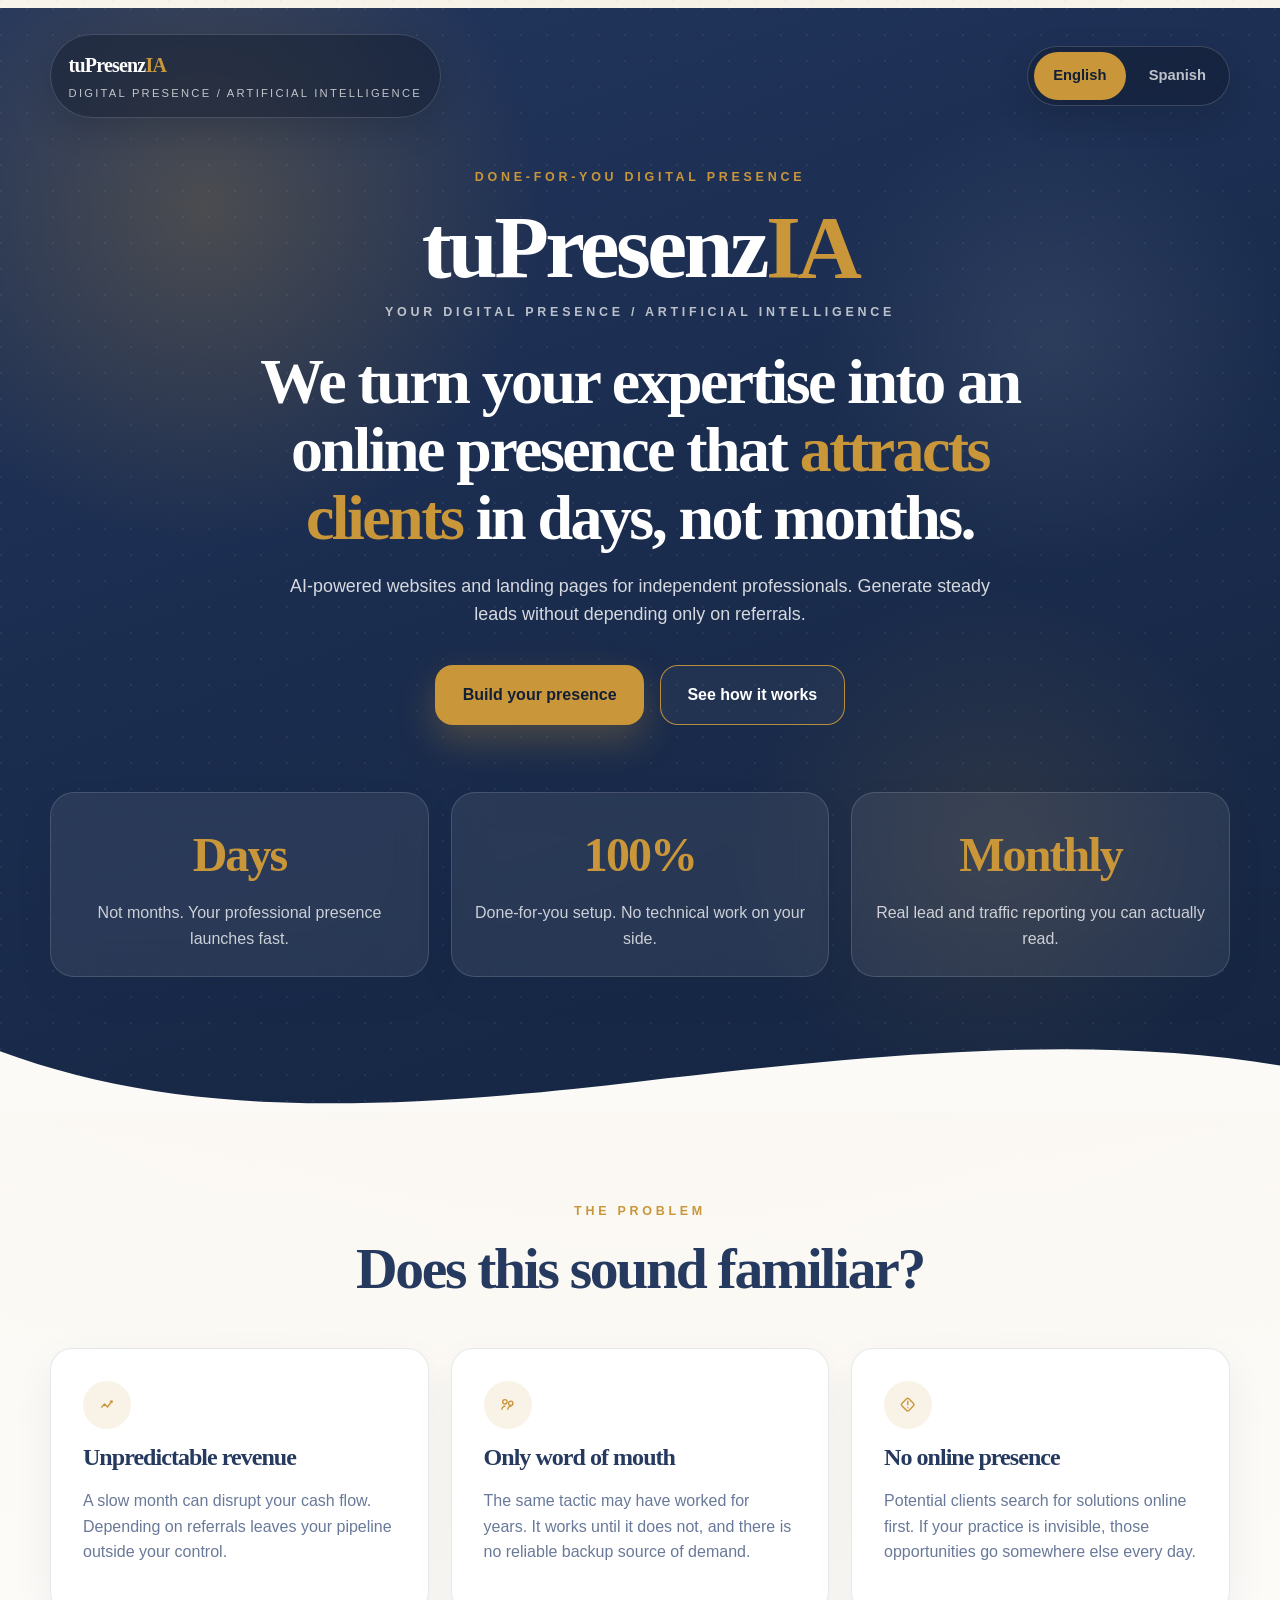
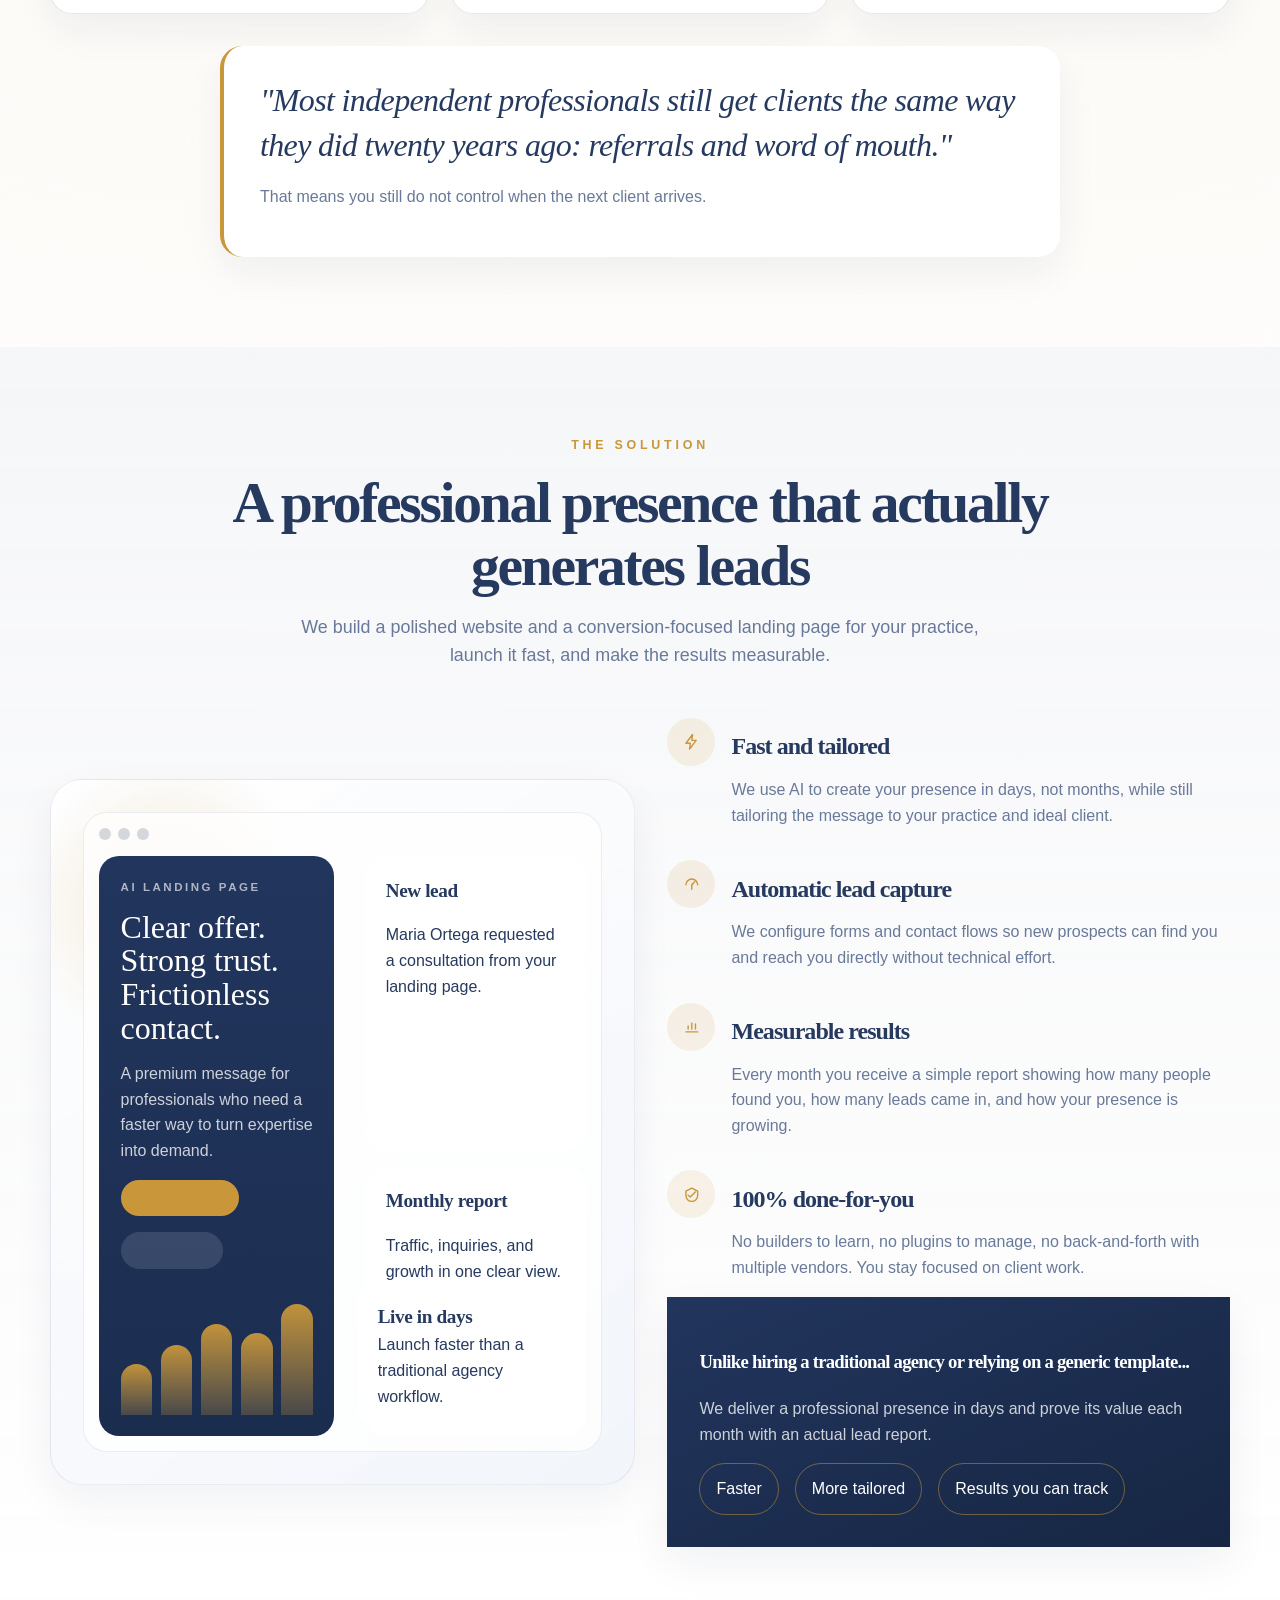
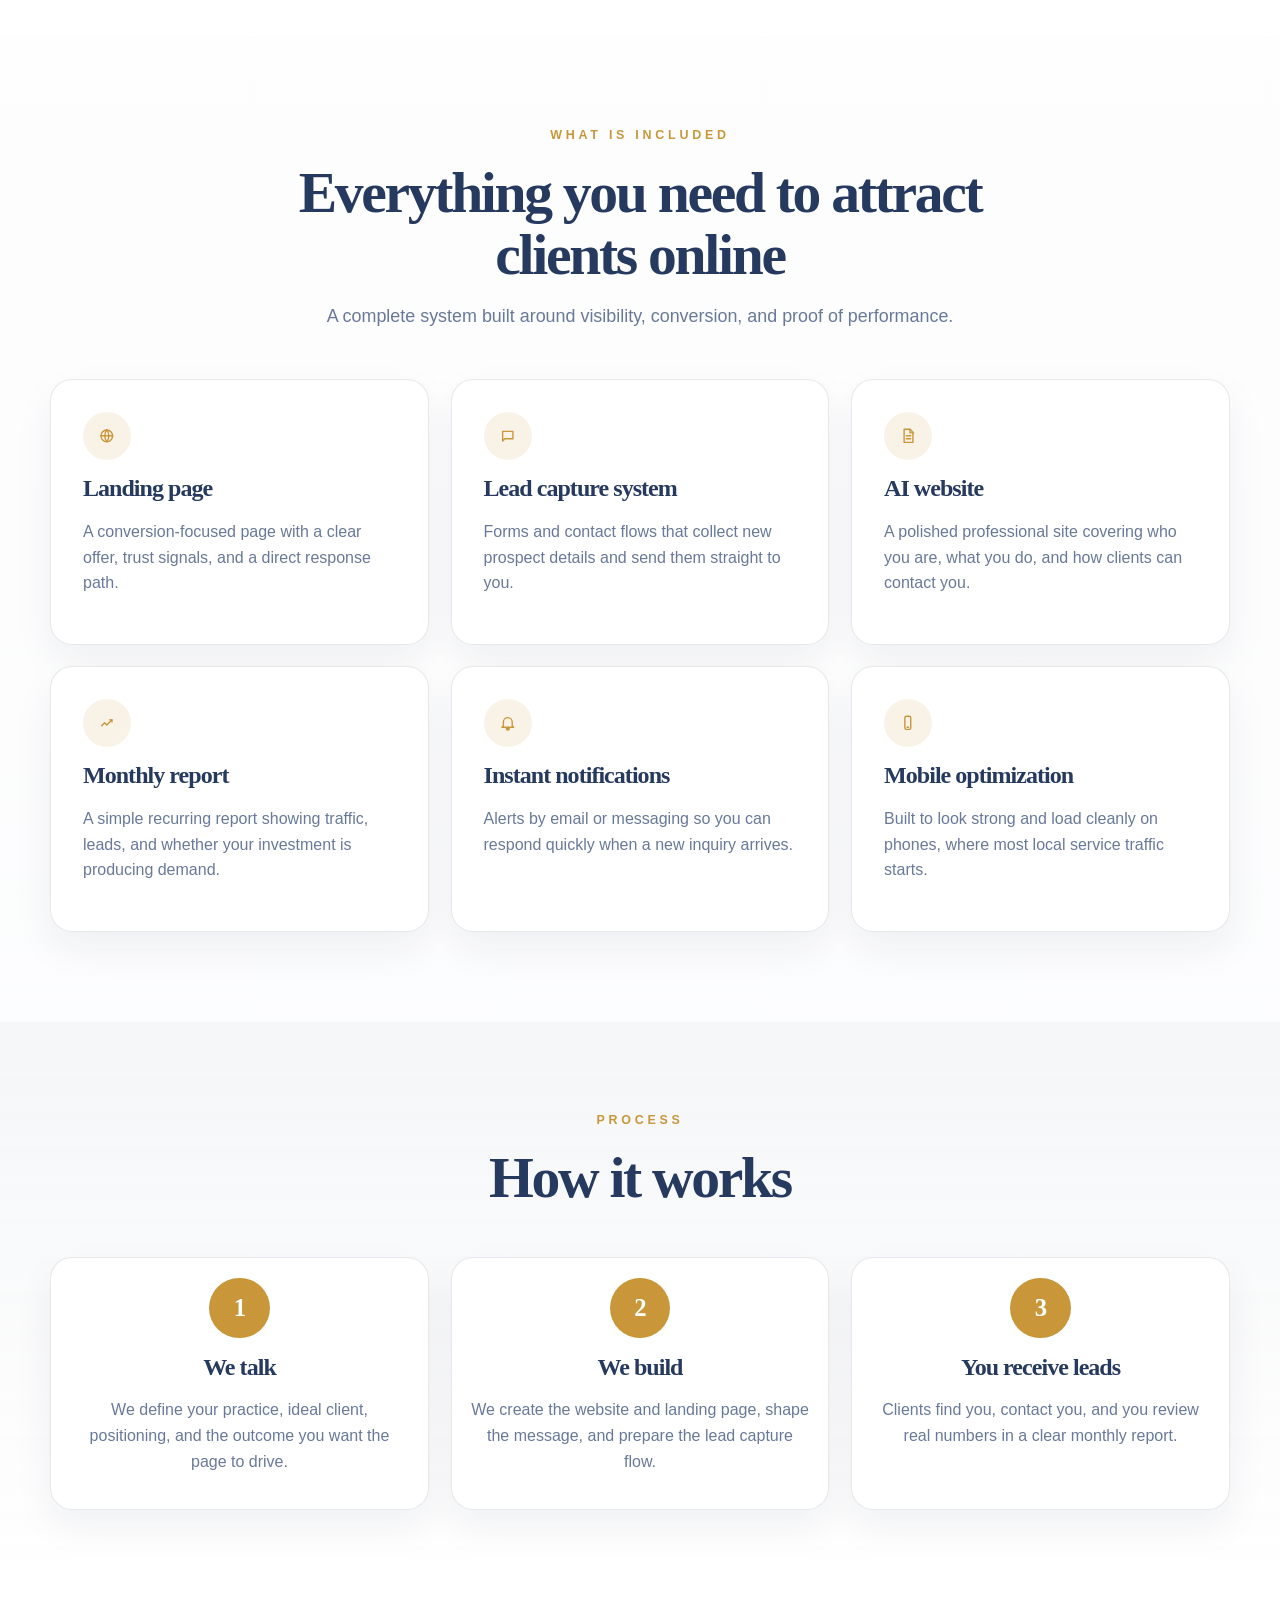
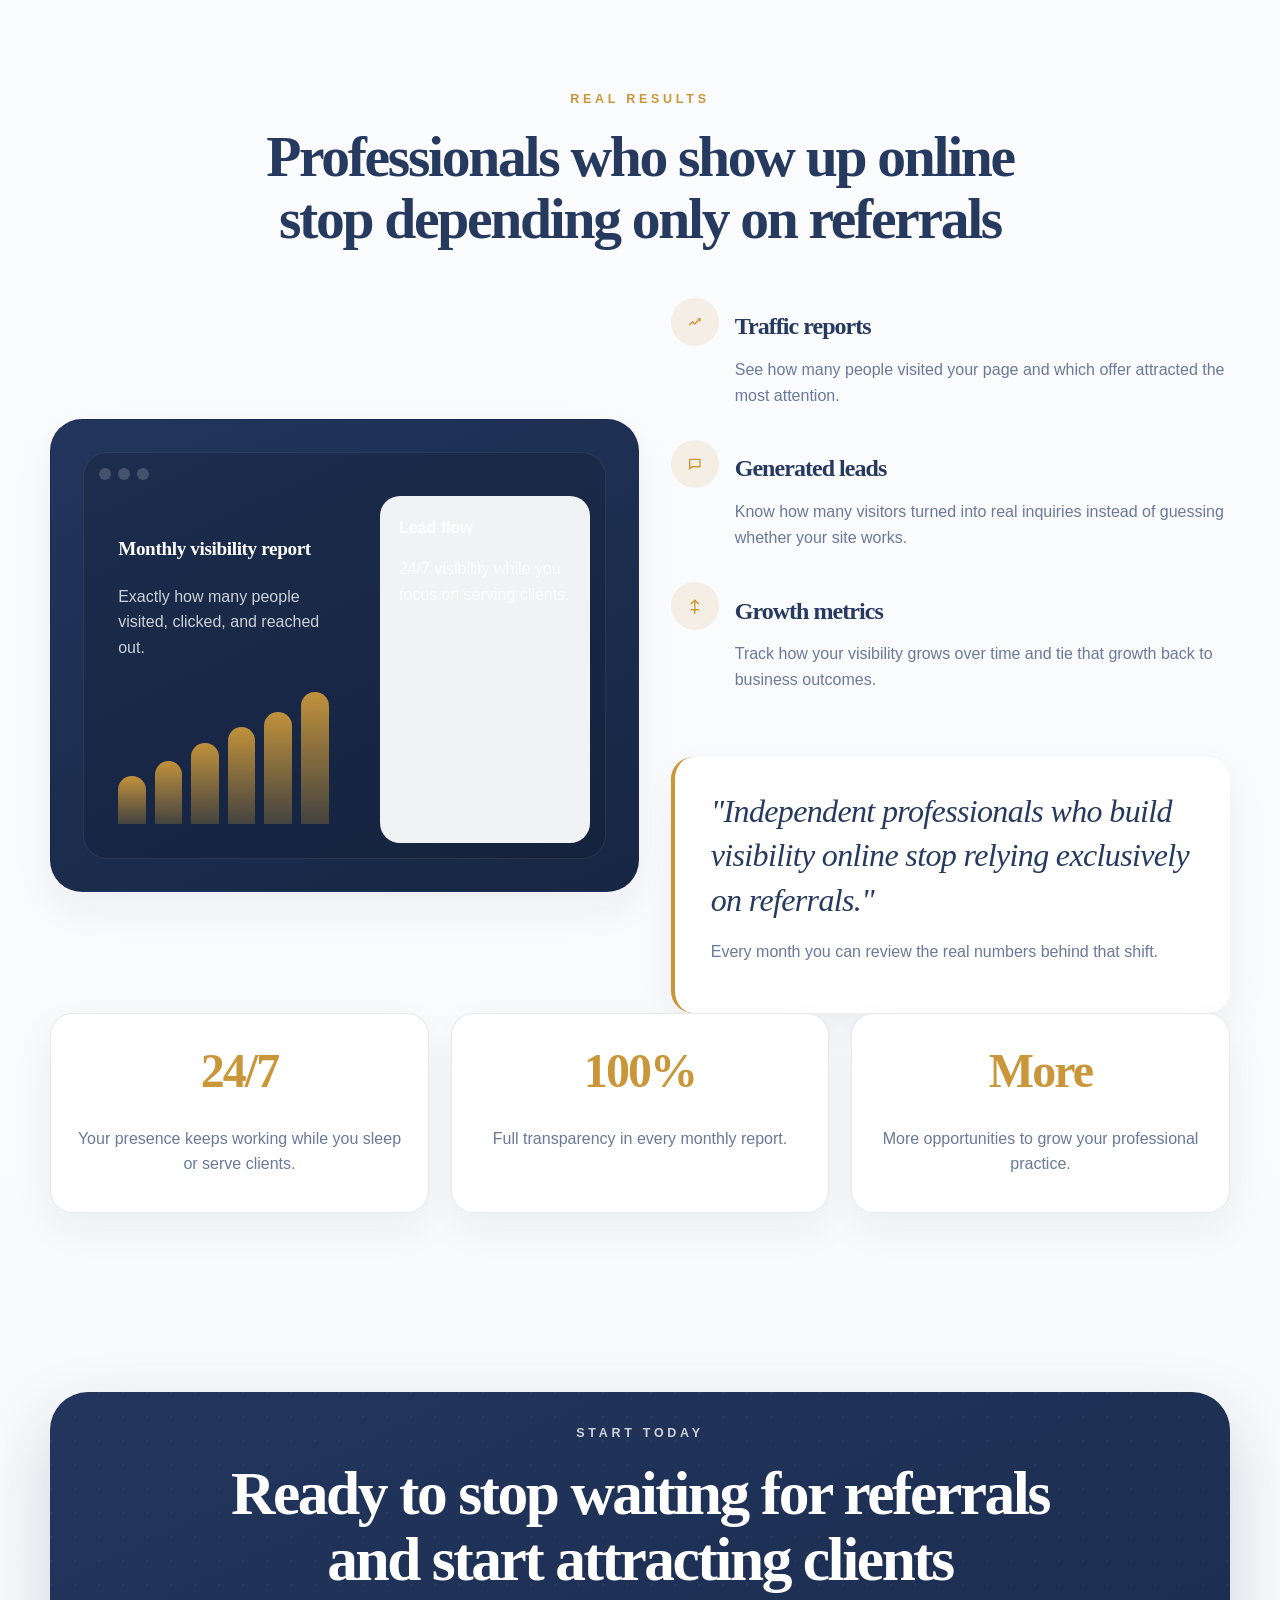
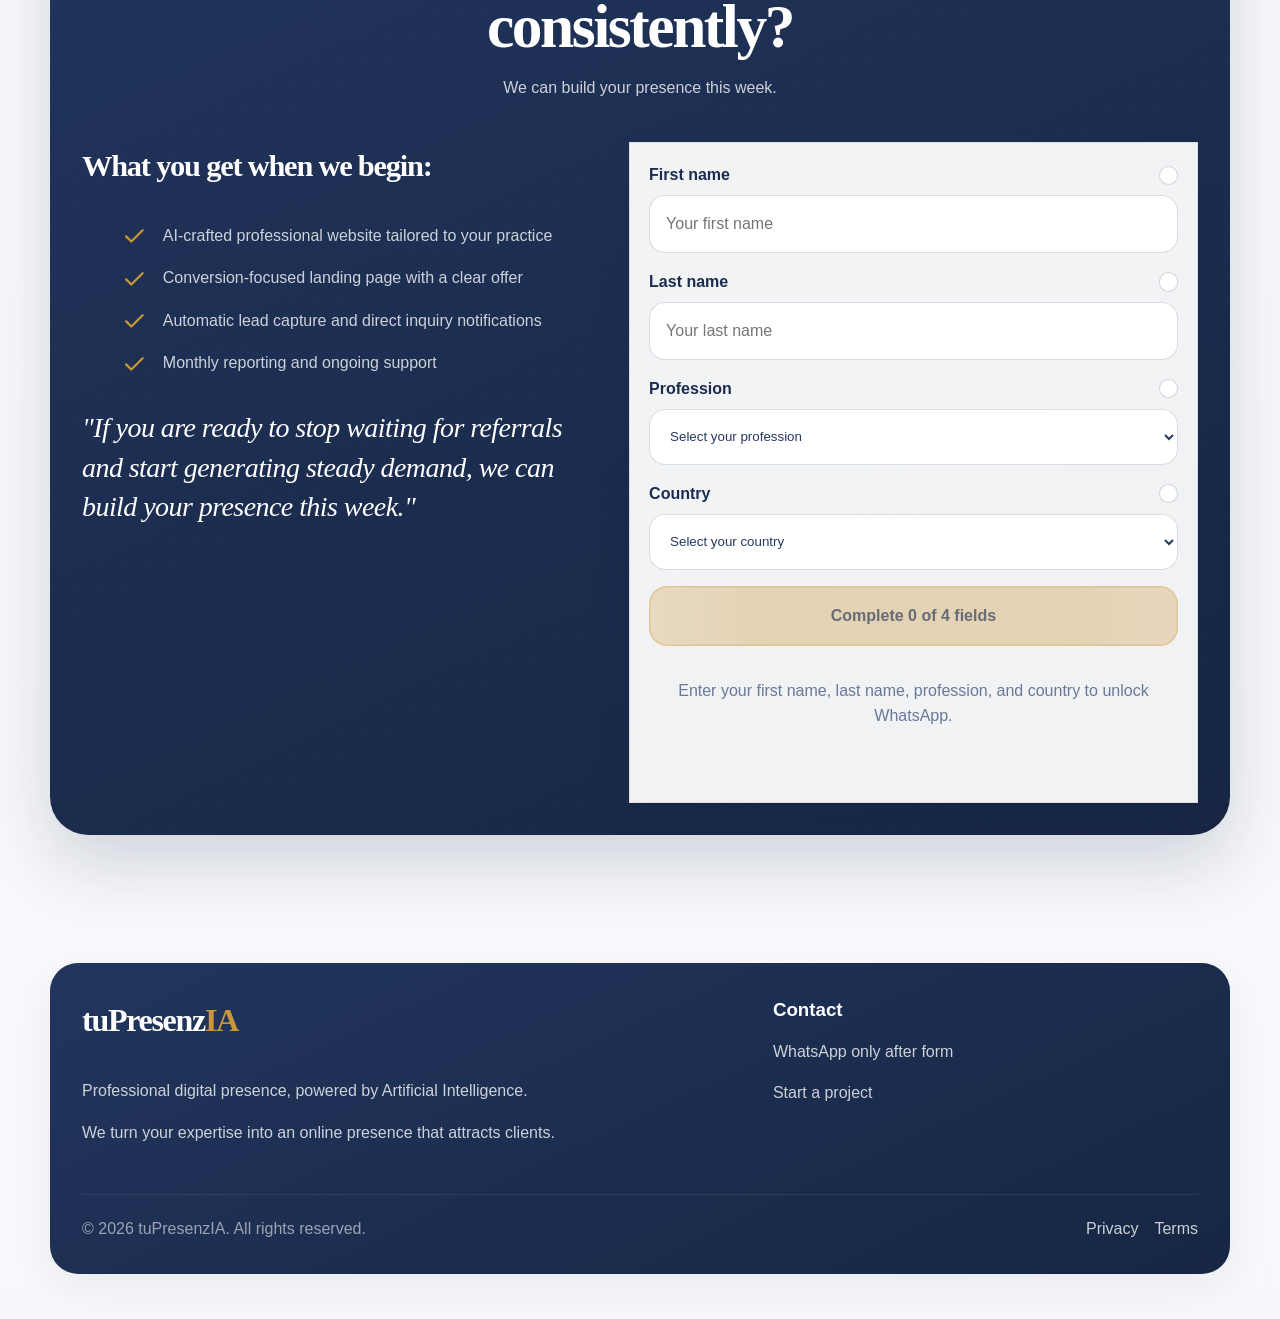
==== eng/index.html @ 17257652 "first commit" ====
<!DOCTYPE html>
<html lang="en">
<head>
  <meta charset="UTF-8">
  <meta name="viewport" content="width=device-width, initial-scale=1.0">
  <title>tuPresenzIA | AI Landing Page for Independent Professionals</title>
  <meta name="description" content="AI-powered website and landing page design for independent professionals who want consistent leads without relying only on referrals.">
  <link rel="stylesheet" href="../assets/styles.css">
  <script defer src="../assets/app.js"></script>
</head>
<body>
  <header class="site-header">
    <div class="site-header__inner">
      <a class="brand-chip" href="#top" aria-label="tuPresenzIA home">
        <span class="brand-chip__title">tuPresenz<span>IA</span></span>
        <span class="brand-chip__meta">Digital presence / Artificial intelligence</span>
      </a>
      <nav class="lang-switch" aria-label="Language switch">
        <a class="lang-option is-active" href="../eng/index.html" aria-current="page">English</a>
        <a class="lang-option" href="../spn/index.html">Spanish</a>
      </nav>
    </div>
  </header>

  <main id="top">
    <section class="hero">
      <div class="container">
        <div class="hero-copy" data-reveal>
          <p class="eyebrow">Done-for-you digital presence</p>
          <div class="hero-brand">tuPresenz<span>IA</span></div>
          <p class="hero-tagline">Your digital presence / Artificial intelligence</p>
          <h1 class="hero-title">We turn your expertise into an online presence that <span class="accent-text">attracts clients</span> in days, not months.</h1>
          <p class="hero-subtitle">AI-powered websites and landing pages for independent professionals. Generate steady leads without depending only on referrals.</p>
          <div class="button-row">
            <a class="button button--primary" href="#contact">Build your presence</a>
            <a class="button button--secondary" href="#process">See how it works</a>
          </div>
        </div>

        <div class="hero-stats">
          <article class="stat-card" data-reveal style="--delay: 80ms;">
            <span class="stat-card__value">Days</span>
            <p class="stat-card__label">Not months. Your professional presence launches fast.</p>
          </article>
          <article class="stat-card" data-reveal style="--delay: 160ms;">
            <span class="stat-card__value">100%</span>
            <p class="stat-card__label">Done-for-you setup. No technical work on your side.</p>
          </article>
          <article class="stat-card" data-reveal style="--delay: 240ms;">
            <span class="stat-card__value">Monthly</span>
            <p class="stat-card__label">Real lead and traffic reporting you can actually read.</p>
          </article>
        </div>
      </div>

      <div class="hero-wave" aria-hidden="true">
        <svg viewBox="0 0 1440 140" preserveAspectRatio="none">
          <path fill="currentColor" d="M0,70 C190,140 400,142 720,104 C1010,70 1232,52 1440,86 L1440,140 L0,140 Z"></path>
        </svg>
      </div>
    </section>

    <section class="section">
      <div class="container">
        <div class="section-head">
          <p class="eyebrow">The problem</p>
          <h2 class="section-title">Does this sound familiar?</h2>
        </div>

        <div class="card-grid">
          <article class="info-card" data-reveal>
            <span class="icon-badge" aria-hidden="true"><svg viewBox="0 0 24 24"><path d="M5 15l4-4 4 4 6-8"></path><path d="M17 7h2v2"></path></svg></span>
            <h3 class="info-card__title">Unpredictable revenue</h3>
            <p class="info-card__copy">A slow month can disrupt your cash flow. Depending on referrals leaves your pipeline outside your control.</p>
          </article>
          <article class="info-card" data-reveal style="--delay: 80ms;">
            <span class="icon-badge" aria-hidden="true"><svg viewBox="0 0 24 24"><path d="M8 11a3 3 0 1 1 0-6 3 3 0 0 1 0 6Z"></path><path d="M16 13a3 3 0 1 1 0-6 3 3 0 0 1 0 6Z"></path><path d="M4 18c0-2.2 1.8-4 4-4"></path><path d="M12 18c0-2.2 1.8-4 4-4"></path></svg></span>
            <h3 class="info-card__title">Only word of mouth</h3>
            <p class="info-card__copy">The same tactic may have worked for years. It works until it does not, and there is no reliable backup source of demand.</p>
          </article>
          <article class="info-card" data-reveal style="--delay: 160ms;">
            <span class="icon-badge" aria-hidden="true"><svg viewBox="0 0 24 24"><path d="M12 7v5"></path><path d="M12 16h.01"></path><path d="M10.3 3.9 3.9 10.3a2.2 2.2 0 0 0 0 3.1l6.4 6.4a2.2 2.2 0 0 0 3.1 0l6.4-6.4a2.2 2.2 0 0 0 0-3.1l-6.4-6.4a2.2 2.2 0 0 0-3.1 0Z"></path></svg></span>
            <h3 class="info-card__title">No online presence</h3>
            <p class="info-card__copy">Potential clients search for solutions online first. If your practice is invisible, those opportunities go somewhere else every day.</p>
          </article>
        </div>

        <blockquote class="quote-card" data-reveal>
          <p class="quote-card__text">"Most independent professionals still get clients the same way they did twenty years ago: referrals and word of mouth."</p>
          <p class="quote-card__meta">That means you still do not control when the next client arrives.</p>
        </blockquote>
      </div>
    </section>

    <section class="section section--mist">
      <div class="container">
        <div class="section-head">
          <p class="eyebrow">The solution</p>
          <h2 class="section-title">A professional presence that actually generates leads</h2>
          <p class="section-copy">We build a polished website and a conversion-focused landing page for your practice, launch it fast, and make the results measurable.</p>
        </div>

        <div class="split-layout">
          <div class="media-panel" data-reveal>
            <div class="browser-shell">
              <div class="browser-top" aria-hidden="true"><span></span><span></span><span></span></div>
              <div class="preview-grid">
                <div class="preview-copy-box">
                  <div class="preview-kicker">AI landing page</div>
                  <div class="preview-headline">Clear offer. Strong trust. Frictionless contact.</div>
                  <p class="preview-text">A premium message for professionals who need a faster way to turn expertise into demand.</p>
                  <div class="preview-actions" aria-hidden="true"><span class="preview-pill preview-pill--primary"></span><span class="preview-pill preview-pill--secondary"></span></div>
                  <div class="preview-chart" aria-hidden="true"><span style="height:42%;"></span><span style="height:58%;"></span><span style="height:76%;"></span><span style="height:68%;"></span><span style="height:92%;"></span></div>
                </div>
                <div class="preview-side">
                  <div class="preview-side-card"><strong>New lead</strong><p>Maria Ortega requested a consultation from your landing page.</p></div>
                  <div class="preview-side-card"><strong>Monthly report</strong><p>Traffic, inquiries, and growth in one clear view.</p></div>
                </div>
              </div>
              <div class="floating-card"><strong>Live in days</strong><span>Launch faster than a traditional agency workflow.</span></div>
            </div>
          </div>

          <div>
            <div class="feature-stack">
              <div class="feature-item" data-reveal>
                <span class="icon-badge" aria-hidden="true"><svg viewBox="0 0 24 24"><path d="M13 2 4 14h6l-1 8 9-12h-6l1-8Z"></path></svg></span>
                <div><h3 class="feature-item__title">Fast and tailored</h3><p class="feature-item__copy">We use AI to create your presence in days, not months, while still tailoring the message to your practice and ideal client.</p></div>
              </div>
              <div class="feature-item" data-reveal style="--delay: 90ms;">
                <span class="icon-badge" aria-hidden="true"><svg viewBox="0 0 24 24"><path d="M4 12a8 8 0 1 1 16 0"></path><path d="M12 12l4-4"></path><path d="M12 12v6"></path></svg></span>
                <div><h3 class="feature-item__title">Automatic lead capture</h3><p class="feature-item__copy">We configure forms and contact flows so new prospects can find you and reach you directly without technical effort.</p></div>
              </div>
              <div class="feature-item" data-reveal style="--delay: 180ms;">
                <span class="icon-badge" aria-hidden="true"><svg viewBox="0 0 24 24"><path d="M4 19h16"></path><path d="M7 15v-4"></path><path d="M12 15V7"></path><path d="M17 15v-7"></path></svg></span>
                <div><h3 class="feature-item__title">Measurable results</h3><p class="feature-item__copy">Every month you receive a simple report showing how many people found you, how many leads came in, and how your presence is growing.</p></div>
              </div>
              <div class="feature-item" data-reveal style="--delay: 270ms;">
                <span class="icon-badge" aria-hidden="true"><svg viewBox="0 0 24 24"><path d="M7 12.5 10 15l7-7"></path><path d="M12 21c4.4 0 8-3.6 8-8V7l-8-4-8 4v6c0 4.4 3.6 8 8 8Z"></path></svg></span>
                <div><h3 class="feature-item__title">100% done-for-you</h3><p class="feature-item__copy">No builders to learn, no plugins to manage, no back-and-forth with multiple vendors. You stay focused on client work.</p></div>
              </div>
            </div>

            <div class="compare-band" data-reveal>
              <h3>Unlike hiring a traditional agency or relying on a generic template...</h3>
              <p>We deliver a professional presence in days and prove its value each month with an actual lead report.</p>
              <div class="chip-row"><span class="outline-chip">Faster</span><span class="outline-chip">More tailored</span><span class="outline-chip">Results you can track</span></div>
            </div>
          </div>
        </div>
      </div>
    </section>

    <section class="section">
      <div class="container">
        <div class="section-head">
          <p class="eyebrow">What is included</p>
          <h2 class="section-title">Everything you need to attract clients online</h2>
          <p class="section-copy">A complete system built around visibility, conversion, and proof of performance.</p>
        </div>

        <div class="card-grid">
          <article class="service-card" data-reveal><span class="icon-badge" aria-hidden="true"><svg viewBox="0 0 24 24"><circle cx="12" cy="12" r="8"></circle><path d="M4 12h16"></path><path d="M12 4a13 13 0 0 1 0 16"></path><path d="M12 4a13 13 0 0 0 0 16"></path></svg></span><h3 class="service-card__title">Landing page</h3><p class="service-card__copy">A conversion-focused page with a clear offer, trust signals, and a direct response path.</p></article>
          <article class="service-card" data-reveal style="--delay: 80ms;"><span class="icon-badge" aria-hidden="true"><svg viewBox="0 0 24 24"><path d="M5 6h14v10H8l-3 3V6Z"></path></svg></span><h3 class="service-card__title">Lead capture system</h3><p class="service-card__copy">Forms and contact flows that collect new prospect details and send them straight to you.</p></article>
          <article class="service-card" data-reveal style="--delay: 160ms;"><span class="icon-badge" aria-hidden="true"><svg viewBox="0 0 24 24"><path d="M7 3h8l4 4v14H7z"></path><path d="M15 3v5h5"></path><path d="M10 12h6"></path><path d="M10 16h6"></path></svg></span><h3 class="service-card__title">AI website</h3><p class="service-card__copy">A polished professional site covering who you are, what you do, and how clients can contact you.</p></article>
          <article class="service-card" data-reveal><span class="icon-badge" aria-hidden="true"><svg viewBox="0 0 24 24"><path d="M5 16l4-4 3 3 7-7"></path><path d="M16 8h3v3"></path></svg></span><h3 class="service-card__title">Monthly report</h3><p class="service-card__copy">A simple recurring report showing traffic, leads, and whether your investment is producing demand.</p></article>
          <article class="service-card" data-reveal style="--delay: 80ms;"><span class="icon-badge" aria-hidden="true"><svg viewBox="0 0 24 24"><path d="M12 22a2 2 0 0 0 2-2H10a2 2 0 0 0 2 2Z"></path><path d="M18 16V11a6 6 0 1 0-12 0v5l-2 2h16l-2-2Z"></path></svg></span><h3 class="service-card__title">Instant notifications</h3><p class="service-card__copy">Alerts by email or messaging so you can respond quickly when a new inquiry arrives.</p></article>
          <article class="service-card" data-reveal style="--delay: 160ms;"><span class="icon-badge" aria-hidden="true"><svg viewBox="0 0 24 24"><rect x="8" y="3" width="8" height="18" rx="2"></rect><path d="M11 18h2"></path></svg></span><h3 class="service-card__title">Mobile optimization</h3><p class="service-card__copy">Built to look strong and load cleanly on phones, where most local service traffic starts.</p></article>
        </div>
      </div>
    </section>

    <section class="section section--mist" id="process">
      <div class="container">
        <div class="section-head">
          <p class="eyebrow">Process</p>
          <h2 class="section-title">How it works</h2>
        </div>
        <div class="process-grid">
          <article class="process-step" data-reveal><span class="step-badge">1</span><h3 class="process-step__title">We talk</h3><p class="process-step__copy">We define your practice, ideal client, positioning, and the outcome you want the page to drive.</p></article>
          <article class="process-step" data-reveal style="--delay: 100ms;"><span class="step-badge">2</span><h3 class="process-step__title">We build</h3><p class="process-step__copy">We create the website and landing page, shape the message, and prepare the lead capture flow.</p></article>
          <article class="process-step" data-reveal style="--delay: 200ms;"><span class="step-badge">3</span><h3 class="process-step__title">You receive leads</h3><p class="process-step__copy">Clients find you, contact you, and you review real numbers in a clear monthly report.</p></article>
        </div>
      </div>
    </section>

    <section class="section">
      <div class="container">
        <div class="section-head">
          <p class="eyebrow">Real results</p>
          <h2 class="section-title">Professionals who show up online stop depending only on referrals</h2>
        </div>

        <div class="results-layout">
          <div class="media-panel media-panel--dark" data-reveal>
            <div class="browser-shell browser-shell--dark">
              <div class="browser-top" aria-hidden="true"><span></span><span></span><span></span></div>
              <div class="analytics-layout">
                <div class="analytics-card"><h3>Monthly visibility report</h3><p>Exactly how many people visited, clicked, and reached out.</p><div class="analytics-bars" aria-hidden="true"><span style="height:34%;"></span><span style="height:45%;"></span><span style="height:58%;"></span><span style="height:69%;"></span><span style="height:80%;"></span><span style="height:94%;"></span></div></div>
                <div class="analytics-note"><strong>Lead flow</strong><p>24/7 visibility while you focus on serving clients.</p></div>
              </div>
            </div>
          </div>

          <div class="metric-stack">
            <div class="metric-item" data-reveal><span class="icon-badge" aria-hidden="true"><svg viewBox="0 0 24 24"><path d="M5 16l4-4 3 3 7-7"></path><path d="M16 8h3v3"></path></svg></span><div><h3 class="metric-item__title">Traffic reports</h3><p class="metric-item__copy">See how many people visited your page and which offer attracted the most attention.</p></div></div>
            <div class="metric-item" data-reveal style="--delay: 100ms;"><span class="icon-badge" aria-hidden="true"><svg viewBox="0 0 24 24"><path d="M5 6h14v10H8l-3 3V6Z"></path></svg></span><div><h3 class="metric-item__title">Generated leads</h3><p class="metric-item__copy">Know how many visitors turned into real inquiries instead of guessing whether your site works.</p></div></div>
            <div class="metric-item" data-reveal style="--delay: 200ms;"><span class="icon-badge" aria-hidden="true"><svg viewBox="0 0 24 24"><path d="M12 3v18"></path><path d="M7 8 12 3l5 5"></path><path d="M7 16h10"></path></svg></span><div><h3 class="metric-item__title">Growth metrics</h3><p class="metric-item__copy">Track how your visibility grows over time and tie that growth back to business outcomes.</p></div></div>
            <blockquote class="quote-card" data-reveal><p class="quote-card__text">"Independent professionals who build visibility online stop relying exclusively on referrals."</p><p class="quote-card__meta">Every month you can review the real numbers behind that shift.</p></blockquote>
          </div>
        </div>

        <div class="mini-stat-grid">
          <article class="mini-stat" data-reveal><strong>24/7</strong><p class="info-card__copy">Your presence keeps working while you sleep or serve clients.</p></article>
          <article class="mini-stat" data-reveal style="--delay: 100ms;"><strong>100%</strong><p class="info-card__copy">Full transparency in every monthly report.</p></article>
          <article class="mini-stat" data-reveal style="--delay: 200ms;"><strong>More</strong><p class="info-card__copy">More opportunities to grow your professional practice.</p></article>
        </div>
      </div>
    </section>

    <section class="section" id="contact">
      <div class="container">
        <div class="cta-shell">
          <div class="cta-heading">
            <p class="eyebrow">Start today</p>
            <h2>Ready to stop waiting for referrals and start attracting clients consistently?</h2>
            <p>We can build your presence this week.</p>
          </div>

          <div class="cta-grid">
            <div class="cta-list" data-reveal>
              <h3 class="cta-list__title">What you get when we begin:</h3>
              <ul class="cta-checklist">
                <li><svg class="checkmark" viewBox="0 0 24 24" aria-hidden="true"><path d="M20 6 9 17l-5-5" stroke="currentColor" stroke-width="2.2" fill="none" stroke-linecap="round" stroke-linejoin="round"></path></svg><span>AI-crafted professional website tailored to your practice</span></li>
                <li><svg class="checkmark" viewBox="0 0 24 24" aria-hidden="true"><path d="M20 6 9 17l-5-5" stroke="currentColor" stroke-width="2.2" fill="none" stroke-linecap="round" stroke-linejoin="round"></path></svg><span>Conversion-focused landing page with a clear offer</span></li>
                <li><svg class="checkmark" viewBox="0 0 24 24" aria-hidden="true"><path d="M20 6 9 17l-5-5" stroke="currentColor" stroke-width="2.2" fill="none" stroke-linecap="round" stroke-linejoin="round"></path></svg><span>Automatic lead capture and direct inquiry notifications</span></li>
                <li><svg class="checkmark" viewBox="0 0 24 24" aria-hidden="true"><path d="M20 6 9 17l-5-5" stroke="currentColor" stroke-width="2.2" fill="none" stroke-linecap="round" stroke-linejoin="round"></path></svg><span>Monthly reporting and ongoing support</span></li>
              </ul>
              <div class="cta-quote"><p>"If you are ready to stop waiting for referrals and start generating steady demand, we can build your presence this week."</p></div>
            </div>

            <div class="contact-card" data-reveal style="--delay: 120ms;">
              <form class="contact-form" data-whatsapp-base="https://wa.me/528131222331" data-message-template="Hey, I'm {firstName} {lastName}, a {profession} from {country}, and I want to build my digital presence." data-status-message="Opening WhatsApp...">
                <div class="form-field">
                  <label for="first-name-en">First name</label>
                  <input class="field-control" id="first-name-en" name="first_name" type="text" placeholder="Your first name" required>
                </div>
                <div class="form-field">
                  <label for="last-name-en">Last name</label>
                  <input class="field-control" id="last-name-en" name="last_name" type="text" placeholder="Your last name" required>
                </div>
                <div class="form-field">
                  <label for="profession-en">Profession</label>
                  <select class="field-control" id="profession-en" name="profession" required>
                    <option value="">Select your profession</option>
                    <option value="doctor">Doctor</option>
                    <option value="lawyer">Lawyer</option>
                    <option value="teacher">Teacher</option>
                    <option value="consultant">Consultant</option>
                    <option value="therapist">Therapist</option>
                    <option value="coach">Coach</option>
                    <option value="accountant">Accountant</option>
                    <option value="architect">Architect</option>
                    <option value="realtor">Realtor</option>
                    <option value="dentist">Dentist</option>
                    <option value="other">Other</option>
                  </select>
                </div>
                <div class="form-field" data-custom-field="profession" hidden>
                  <label for="profession-other-en">Your profession</label>
                  <input class="field-control" id="profession-other-en" name="profession_other" type="text" placeholder="Type your profession">
                </div>
                <div class="form-field">
                  <label for="country-en">Country</label>
                  <select class="field-control" id="country-en" name="country" required>
                    <option value="">Select your country</option>
                    <option value="Mexico">Mexico</option>
                    <option value="United States">United States</option>
                    <option value="Canada">Canada</option>
                    <option value="Ecuador">Ecuador</option>
                    <option value="Colombia">Colombia</option>
                    <option value="Peru">Peru</option>
                    <option value="Chile">Chile</option>
                    <option value="Argentina">Argentina</option>
                    <option value="Spain">Spain</option>
                    <option value="other">Other</option>
                  </select>
                </div>
                <div class="form-field" data-custom-field="country" hidden>
                  <label for="country-other-en">Your country</label>
                  <input class="field-control" id="country-other-en" name="country_other" type="text" placeholder="Type your country">
                </div>
                <button class="button button--primary button--wide button--progress" type="submit" disabled data-progress-button data-locked-template="Complete {completed} of {total} fields" data-ready-label="Chat on WhatsApp"><span data-progress-button-label>Complete 0 of 4 fields</span></button>
                <p class="contact-note">Enter your first name, last name, profession, and country to unlock WhatsApp.</p>
                <p class="form-status" aria-live="polite"></p>
              </form>
            </div>
          </div>
        </div>
      </div>
    </section>
  </main>

  <footer class="site-footer">
    <div class="site-footer__inner">
      <div class="footer-panel">
        <div class="footer-grid">
          <div class="footer-column"><span class="footer-brand">tuPresenz<span>IA</span></span><p class="footer-copy">Professional digital presence, powered by Artificial Intelligence.</p><p class="footer-note">We turn your expertise into an online presence that attracts clients.</p></div>
          <div class="footer-column"><h3>Contact</h3><div class="footer-links"><span>WhatsApp only after form</span><a href="#contact">Start a project</a></div></div>
        </div>
        <div class="footer-bottom"><span>&copy; <span data-year></span> tuPresenzIA. All rights reserved.</span><div class="footer-links"><a href="#">Privacy</a><a href="#">Terms</a></div></div>
      </div>
    </div>
  </footer>
</body>
</html>
---- assets/styles.css ----
:root {
  --navy: #1b2d4f;
  --navy-deep: #121f37;
  --gold: #c9973a;
  --cream: #fbfaf7;
  --mist: #f4f5f7;
  --surface: #ffffff;
  --text: #26395f;
  --muted: #697999;
  --border: rgba(27, 45, 79, 0.11);
  --shadow: 0 24px 60px rgba(23, 37, 66, 0.08);
  --shadow-soft: 0 16px 40px rgba(23, 37, 66, 0.06);
  --radius-xl: 38px;
  --radius-lg: 28px;
  --radius-md: 22px;
  --container: 1180px;
  --font-display: "Iowan Old Style", "Palatino Linotype", "Book Antiqua", Georgia, serif;
  --font-body: Aptos, "Segoe UI", "Trebuchet MS", sans-serif;
}

* {
  box-sizing: border-box;
}

[hidden] {
  display: none !important;
}

html {
  scroll-behavior: smooth;
}

body {
  margin: 0;
  min-width: 320px;
  overflow-x: hidden;
  color: var(--text);
  background:
    radial-gradient(circle at top, rgba(201, 151, 58, 0.08), transparent 34%),
    linear-gradient(180deg, #fbfaf7 0%, #ffffff 28%, #f7f8fb 100%);
  font-family: var(--font-body);
  line-height: 1.6;
}

body::before {
  content: "";
  position: fixed;
  inset: 0;
  pointer-events: none;
  background-image:
    linear-gradient(rgba(255, 255, 255, 0.03), rgba(255, 255, 255, 0.03)),
    radial-gradient(circle at 1px 1px, rgba(27, 45, 79, 0.045) 1px, transparent 0);
  background-size: 100% 100%, 28px 28px;
  opacity: 0.55;
  z-index: -1;
}

a {
  color: inherit;
  text-decoration: none;
}

button,
input,
textarea {
  font: inherit;
}

svg {
  display: block;
}

.container {
  width: min(var(--container), 100%);
  margin: 0 auto;
}

.site-header {
  position: sticky;
  top: 18px;
  z-index: 30;
  padding: 1rem 1.25rem 0;
}

.site-header__inner {
  width: min(var(--container), 100%);
  margin: 0 auto;
  display: flex;
  align-items: center;
  justify-content: space-between;
  gap: 1rem;
}

.brand-chip,
.lang-switch {
  border: 1px solid rgba(255, 255, 255, 0.16);
  background: rgba(14, 24, 42, 0.44);
  backdrop-filter: blur(18px);
  box-shadow: 0 12px 30px rgba(12, 21, 37, 0.22);
}

.brand-chip {
  display: inline-flex;
  flex-direction: column;
  gap: 0.2rem;
  padding: 0.9rem 1.1rem;
  border-radius: 999px;
  color: #ffffff;
}

.brand-chip__title,
.hero-brand,
.footer-brand {
  font-family: var(--font-display);
  font-weight: 700;
  letter-spacing: -0.04em;
}

.brand-chip__title {
  font-size: 1.25rem;
}

.brand-chip__title span,
.hero-brand span,
.footer-brand span {
  color: var(--gold);
}

.brand-chip__meta {
  font-size: 0.7rem;
  letter-spacing: 0.2em;
  text-transform: uppercase;
  color: rgba(255, 255, 255, 0.72);
}

.lang-switch {
  display: inline-flex;
  align-items: center;
  gap: 0.35rem;
  padding: 0.35rem;
  border-radius: 999px;
}

.lang-option {
  display: inline-flex;
  align-items: center;
  justify-content: center;
  min-width: 92px;
  padding: 0.75rem 1rem;
  border-radius: 999px;
  font-size: 0.92rem;
  font-weight: 700;
  color: rgba(255, 255, 255, 0.72);
  transition: background-color 180ms ease, color 180ms ease, transform 180ms ease;
}

.lang-option:hover,
.lang-option:focus-visible {
  color: #ffffff;
  transform: translateY(-1px);
}

.lang-option.is-active {
  background: var(--gold);
  color: var(--navy-deep);
}

.hero {
  position: relative;
  overflow: clip;
  margin-top: -92px;
  padding: 10rem 1.5rem 8.5rem;
  color: #ffffff;
  background:
    radial-gradient(circle at 16% 18%, rgba(201, 151, 58, 0.26), transparent 24%),
    radial-gradient(circle at 82% 30%, rgba(255, 255, 255, 0.08), transparent 18%),
    radial-gradient(circle at 78% 76%, rgba(201, 151, 58, 0.12), transparent 20%),
    linear-gradient(160deg, #22355d 0%, #1b2d4f 44%, #152541 100%);
}

.hero::before {
  content: "";
  position: absolute;
  inset: 0;
  background-image: radial-gradient(circle at 1px 1px, rgba(255, 255, 255, 0.1) 1px, transparent 0);
  background-size: 26px 26px;
  opacity: 0.55;
}

.hero-copy,
.hero-stats {
  position: relative;
  z-index: 1;
}

.hero-copy {
  max-width: 860px;
  margin: 0 auto;
  text-align: center;
}

.eyebrow {
  margin: 0 0 1rem;
  font-size: 0.78rem;
  font-weight: 700;
  letter-spacing: 0.3em;
  text-transform: uppercase;
  color: var(--gold);
}

.hero-brand {
  font-size: clamp(3.5rem, 7vw, 5.8rem);
  line-height: 0.95;
}

.hero-tagline {
  margin: 0.85rem auto 0;
  max-width: 560px;
  font-size: 0.78rem;
  font-weight: 700;
  letter-spacing: 0.3em;
  text-transform: uppercase;
  color: rgba(255, 255, 255, 0.7);
}

.hero-title,
.section-title,
.cta-heading h2,
.compare-band h3,
.info-card__title,
.service-card__title,
.feature-item__title,
.process-step__title,
.metric-item__title,
.cta-list__title {
  font-family: var(--font-display);
  font-weight: 700;
  letter-spacing: -0.04em;
}

.hero-title {
  margin: 1.6rem auto 1.25rem;
  max-width: 960px;
  font-size: clamp(2.6rem, 5vw, 4.8rem);
  line-height: 1.06;
}

.accent-text {
  color: var(--gold);
}

.hero-subtitle,
.section-copy {
  max-width: 720px;
  margin: 0 auto;
  font-size: 1.12rem;
}

.hero-subtitle {
  color: rgba(255, 255, 255, 0.82);
}

.button-row,
.chip-row,
.social-row {
  display: flex;
  flex-wrap: wrap;
  gap: 1rem;
}

.button-row {
  justify-content: center;
  margin-top: 2.25rem;
}

.button {
  display: inline-flex;
  align-items: center;
  justify-content: center;
  gap: 0.75rem;
  min-height: 60px;
  padding: 0.95rem 1.65rem;
  border-radius: 18px;
  border: 1px solid transparent;
  font-weight: 700;
  transition: transform 180ms ease, box-shadow 180ms ease, background-color 180ms ease, color 180ms ease, border-color 180ms ease;
}

.button:hover,
.button:focus-visible {
  transform: translateY(-2px);
}

.button--primary {
  background: var(--gold);
  color: var(--navy-deep);
  box-shadow: 0 16px 36px rgba(201, 151, 58, 0.28);
}

.button--progress {
  position: relative;
  overflow: hidden;
  isolation: isolate;
  border: 1px solid rgba(201, 151, 58, 0.24);
  background: rgba(201, 151, 58, 0.34);
  --progress: 0%;
}

.button--progress::before {
  content: "";
  position: absolute;
  inset: 0;
  width: var(--progress);
  background:
    linear-gradient(90deg, rgba(255, 255, 255, 0.24), rgba(255, 255, 255, 0.08)),
    linear-gradient(90deg, #d7a84d, #c9973a);
  transition: width 220ms ease;
  z-index: -1;
}

.button--progress::after {
  content: "";
  position: absolute;
  inset: 0;
  background: linear-gradient(90deg, rgba(255, 255, 255, 0.16), transparent 24%, transparent 76%, rgba(255, 255, 255, 0.1));
  z-index: -2;
}

.button--progress [data-progress-button-label] {
  position: relative;
  z-index: 1;
}

.button:disabled {
  cursor: not-allowed;
  opacity: 1;
  transform: none;
  box-shadow: inset 0 0 0 1px rgba(201, 151, 58, 0.16);
  color: rgba(27, 45, 79, 0.62);
}

.button--secondary {
  border-color: rgba(201, 151, 58, 0.9);
  color: #ffffff;
  background: rgba(255, 255, 255, 0.04);
}

.button--wide {
  width: 100%;
}

.button__arrow {
  width: 1rem;
  height: 1rem;
}

.hero-stats,
.card-grid,
.process-grid,
.mini-stat-grid {
  display: grid;
  gap: 1.35rem;
}

.hero-stats {
  grid-template-columns: repeat(3, minmax(0, 1fr));
  margin-top: 4.2rem;
}

.stat-card,
.info-card,
.service-card,
.process-step,
.mini-stat,
.quote-card,
.media-panel,
.compare-band,
.contact-card,
.footer-panel {
  box-shadow: var(--shadow-soft);
}

.stat-card,
.mini-stat {
  padding: 1.5rem 1.35rem;
  text-align: center;
  border-radius: 24px;
}

.stat-card {
  border: 1px solid rgba(255, 255, 255, 0.14);
  background: rgba(255, 255, 255, 0.07);
  backdrop-filter: blur(18px);
}

.stat-card__value,
.mini-stat strong,
.step-badge {
  display: block;
  font-family: var(--font-display);
  font-weight: 700;
  letter-spacing: -0.04em;
}

.stat-card__value,
.mini-stat strong {
  margin-bottom: 0.4rem;
  font-size: clamp(2rem, 4vw, 3rem);
  color: var(--gold);
}

.stat-card__label {
  margin: 0;
  color: rgba(255, 255, 255, 0.76);
}

.hero-wave {
  position: absolute;
  left: 0;
  right: 0;
  bottom: -1px;
  z-index: 2;
  color: #fbfaf7;
}

.section {
  padding: clamp(4.5rem, 7vw, 7rem) 1.5rem;
}

.section--mist {
  background: linear-gradient(180deg, rgba(244, 245, 247, 0.86), rgba(255, 255, 255, 0.92));
}

.section-head {
  max-width: 820px;
  margin: 0 auto 3rem;
  text-align: center;
}

.section-title {
  margin: 0.7rem 0 1rem;
  font-size: clamp(2.2rem, 4.5vw, 4rem);
  line-height: 1.08;
}

.section-copy,
.info-card__copy,
.service-card__copy,
.feature-item__copy,
.process-step__copy,
.metric-item__copy,
.quote-card__meta,
.contact-note {
  color: var(--muted);
}

.card-grid {
  grid-template-columns: repeat(3, minmax(0, 1fr));
}

.info-card,
.service-card,
.process-step,
.mini-stat,
.contact-card {
  background: var(--surface);
  border: 1px solid var(--border);
}

.info-card,
.service-card {
  padding: 2rem;
  border-radius: var(--radius-md);
}

.info-card__title,
.service-card__title,
.feature-item__title,
.process-step__title,
.metric-item__title {
  margin: 0.95rem 0 0.45rem;
  font-size: 1.5rem;
  line-height: 1.16;
}

.icon-badge,
.step-badge,
.social-pill,
.direct-email__link {
  display: inline-flex;
  align-items: center;
  justify-content: center;
}

.icon-badge {
  width: 3rem;
  height: 3rem;
  border-radius: 999px;
  color: var(--gold);
  background: rgba(201, 151, 58, 0.12);
}

.icon-badge svg,
.direct-email__link svg {
  width: 1.1rem;
  height: 1.1rem;
  stroke: currentColor;
  stroke-width: 1.9;
  fill: none;
  stroke-linecap: round;
  stroke-linejoin: round;
}

.quote-card {
  max-width: 840px;
  margin: 2rem auto 0;
  padding: 2rem 2.25rem;
  border-radius: var(--radius-md);
  border-left: 4px solid var(--gold);
  background: var(--surface);
}

.quote-card__text,
.cta-quote p {
  margin: 0 0 0.6rem;
  font-family: var(--font-display);
  font-style: italic;
  line-height: 1.4;
  letter-spacing: -0.02em;
}

.quote-card__text {
  font-size: clamp(1.4rem, 3vw, 2rem);
}

.split-layout,
.results-layout,
.cta-grid,
.footer-grid,
.preview-grid,
.analytics-layout {
  display: grid;
  gap: 2rem;
}

.split-layout {
  grid-template-columns: minmax(0, 1.02fr) minmax(0, 0.98fr);
  align-items: center;
}

.results-layout {
  grid-template-columns: minmax(0, 1fr) minmax(0, 0.95fr);
  align-items: center;
}

.cta-grid {
  grid-template-columns: minmax(0, 0.95fr) minmax(0, 1.05fr);
  align-items: start;
}

.preview-grid {
  grid-template-columns: minmax(0, 1.2fr) 220px;
}

.analytics-layout {
  grid-template-columns: minmax(0, 1.1fr) 210px;
}

.media-panel {
  position: relative;
  overflow: hidden;
  min-height: 430px;
  padding: 2rem;
  border-radius: 32px;
  background:
    radial-gradient(circle at 20% 18%, rgba(201, 151, 58, 0.22), transparent 20%),
    linear-gradient(145deg, rgba(255, 255, 255, 0.95), rgba(242, 245, 251, 0.98));
  border: 1px solid rgba(27, 45, 79, 0.08);
}

.media-panel--dark,
.compare-band,
.cta-shell,
.footer-panel {
  color: #ffffff;
  background: linear-gradient(155deg, #22355d, #162643);
}

.browser-shell {
  position: relative;
  min-height: 360px;
  padding: 1rem;
  border-radius: 24px;
  background: rgba(255, 255, 255, 0.82);
  box-shadow: inset 0 0 0 1px rgba(27, 45, 79, 0.08);
}

.browser-shell--dark {
  background: rgba(12, 20, 35, 0.22);
  box-shadow: inset 0 0 0 1px rgba(255, 255, 255, 0.08);
}

.browser-top {
  display: flex;
  gap: 0.45rem;
  margin-bottom: 1rem;
}

.browser-top span {
  width: 0.75rem;
  height: 0.75rem;
  border-radius: 999px;
  background: rgba(27, 45, 79, 0.18);
}

.browser-shell--dark .browser-top span {
  background: rgba(255, 255, 255, 0.18);
}

.preview-copy-box,
.preview-side-card,
.analytics-card,
.analytics-note,
.floating-card,
.cta-quote {
  border-radius: 20px;
}

.preview-copy-box {
  padding: 1.35rem;
  background: linear-gradient(180deg, #22355d, #1b2d4f);
  color: #ffffff;
}

.preview-kicker {
  font-size: 0.72rem;
  font-weight: 700;
  letter-spacing: 0.22em;
  text-transform: uppercase;
  color: rgba(255, 255, 255, 0.64);
}

.preview-headline {
  margin: 0.9rem 0 0.7rem;
  font-family: var(--font-display);
  font-size: 2rem;
  line-height: 1.05;
}

.preview-text,
.compare-band p,
.cta-heading p,
.cta-checklist li,
.analytics-card p,
.analytics-note p {
  color: rgba(255, 255, 255, 0.78);
}

.preview-actions,
.preview-side,
.feature-stack,
.metric-stack,
.cta-list,
.cta-checklist,
.footer-links {
  display: grid;
  gap: 1rem;
}

.preview-pill {
  height: 2.3rem;
  border-radius: 999px;
  background: rgba(255, 255, 255, 0.12);
}

.preview-pill--primary {
  width: 7.4rem;
  background: var(--gold);
}

.preview-pill--secondary {
  width: 6.4rem;
}

.preview-chart,
.analytics-bars {
  display: grid;
  align-items: end;
  gap: 0.55rem;
}

.preview-chart {
  grid-template-columns: repeat(5, minmax(0, 1fr));
  margin-top: 1.6rem;
  height: 120px;
}

.analytics-bars {
  grid-template-columns: repeat(6, minmax(0, 1fr));
  margin-top: 1.45rem;
  height: 140px;
}

.preview-chart span,
.analytics-bars span {
  display: block;
  border-radius: 999px 999px 0 0;
  background: linear-gradient(180deg, rgba(201, 151, 58, 0.95), rgba(201, 151, 58, 0.26));
}

.preview-side-card,
.floating-card,
.analytics-note,
.contact-card {
  background: rgba(255, 255, 255, 0.94);
}

.preview-side-card,
.analytics-card,
.analytics-note,
.floating-card,
.process-step,
.mini-stat,
.contact-card {
  padding: 1.2rem;
}

.preview-side-card strong,
.floating-card strong,
.analytics-card h3 {
  display: block;
  font-family: var(--font-display);
  font-size: 1.2rem;
  letter-spacing: -0.02em;
}

.floating-card {
  position: absolute;
  right: 1.5rem;
  bottom: 1.5rem;
  max-width: 220px;
}

.feature-item,
.metric-item,
.cta-checklist li {
  display: grid;
  grid-template-columns: auto 1fr;
  gap: 1rem;
  align-items: start;
}

.compare-band,
.cta-shell,
.footer-panel {
  padding: 2rem;
}

.outline-chip {
  display: inline-flex;
  align-items: center;
  padding: 0.75rem 1rem;
  border-radius: 999px;
  border: 1px solid rgba(201, 151, 58, 0.5);
  color: #ffffff;
}

.process-grid,
.mini-stat-grid {
  grid-template-columns: repeat(3, minmax(0, 1fr));
}

.process-step {
  text-align: center;
  border-radius: var(--radius-md);
}

.step-badge {
  width: 3.8rem;
  height: 3.8rem;
  margin: 0 auto;
  border-radius: 999px;
  background: var(--gold);
  color: #ffffff;
  font-size: 1.55rem;
}

.mini-stat {
  border-radius: var(--radius-md);
}

.cta-shell {
  position: relative;
  overflow: hidden;
  border-radius: var(--radius-xl);
  box-shadow: 0 28px 70px rgba(23, 37, 66, 0.18);
}

.cta-shell::before {
  content: "";
  position: absolute;
  inset: 0;
  background-image: radial-gradient(circle at 1px 1px, rgba(255, 255, 255, 0.08) 1px, transparent 0);
  background-size: 24px 24px;
  opacity: 0.35;
}

.cta-shell > * {
  position: relative;
  z-index: 1;
}

.cta-heading {
  max-width: 900px;
  margin: 0 auto 2.6rem;
  text-align: center;
}

.cta-heading h2 {
  margin: 0.7rem 0 1rem;
  font-size: clamp(2.2rem, 4.8vw, 4rem);
  line-height: 1.08;
}

.cta-list__title {
  margin: 0;
  font-size: 1.9rem;
}

.checkmark {
  width: 1.55rem;
  height: 1.55rem;
  margin-top: 0.1rem;
  color: var(--gold);
}

.cta-quote p {
  font-size: clamp(1.25rem, 2.6vw, 1.75rem);
}

.form-field {
  display: grid;
  gap: 0.45rem;
}

.form-field label {
  display: flex;
  align-items: center;
  justify-content: space-between;
  gap: 0.75rem;
  font-weight: 700;
  color: var(--navy);
}

.field-label__status {
  position: relative;
  flex: 0 0 auto;
  width: 1.2rem;
  height: 1.2rem;
  border-radius: 999px;
  border: 1.5px solid rgba(27, 45, 79, 0.2);
  background: #ffffff;
  transition: background-color 180ms ease, border-color 180ms ease, transform 180ms ease;
}

.field-label__status.is-complete {
  border-color: var(--gold);
  background: var(--gold);
  transform: scale(1.02);
}

.field-label__status.is-complete::after {
  content: "";
  position: absolute;
  left: 50%;
  top: 42%;
  width: 0.42rem;
  height: 0.22rem;
  border-left: 2px solid #ffffff;
  border-bottom: 2px solid #ffffff;
  transform: translate(-50%, -50%) rotate(-45deg);
}

.field-control {
  width: 100%;
  min-height: 56px;
  padding: 0.95rem 1rem;
  border-radius: 16px;
  border: 1px solid rgba(27, 45, 79, 0.16);
  background: #ffffff;
  color: var(--text);
}

textarea.field-control {
  min-height: 140px;
  resize: vertical;
}

.field-control:focus {
  outline: none;
  border-color: rgba(201, 151, 58, 0.92);
  box-shadow: 0 0 0 4px rgba(201, 151, 58, 0.14);
}

.contact-form {
  display: grid;
  gap: 1rem;
}

.contact-note,
.form-status,
.direct-email {
  text-align: center;
}

.form-status {
  min-height: 1.4rem;
  margin: 0;
  font-weight: 700;
  color: #2c6a42;
}

.direct-email {
  margin-top: 2rem;
}

.direct-email__link {
  gap: 0.75rem;
  margin-top: 0.8rem;
  padding: 0.95rem 1.2rem;
  border-radius: 999px;
  border: 1px solid rgba(201, 151, 58, 0.72);
  color: #ffffff;
}

.site-footer {
  padding: 0 1.5rem 2.8rem;
}

.site-footer__inner {
  width: min(var(--container), 100%);
  margin: 0 auto;
  padding: 2.4rem 0 0;
}

.footer-panel {
  border-radius: 28px;
}

.footer-grid {
  grid-template-columns: minmax(0, 1.55fr) minmax(0, 1fr);
}

.footer-copy,
.footer-note,
.footer-links a,
.footer-links span {
  color: rgba(255, 255, 255, 0.78);
}

.footer-brand {
  display: inline-block;
  margin-bottom: 1rem;
  font-size: 2rem;
}

.footer-column h3 {
  margin: 0 0 0.85rem;
  color: #ffffff;
}

.footer-bottom {
  display: flex;
  align-items: center;
  justify-content: space-between;
  gap: 1rem;
  margin-top: 2rem;
  padding-top: 1.35rem;
  border-top: 1px solid rgba(255, 255, 255, 0.08);
  color: rgba(255, 255, 255, 0.56);
}

.footer-bottom .footer-links {
  display: flex;
  gap: 1rem;
}

.social-pill {
  width: 2.75rem;
  height: 2.75rem;
  border-radius: 999px;
  background: rgba(201, 151, 58, 0.14);
  border: 1px solid rgba(201, 151, 58, 0.34);
  color: #ffffff;
  font-weight: 700;
}

[data-reveal] {
  opacity: 0;
  transform: translateY(28px);
  transition: opacity 720ms cubic-bezier(0.21, 1, 0.25, 1), transform 720ms cubic-bezier(0.21, 1, 0.25, 1);
  transition-delay: var(--delay, 0ms);
}

[data-reveal].is-visible {
  opacity: 1;
  transform: translateY(0);
}

@media (prefers-reduced-motion: reduce) {
  html { scroll-behavior: auto; }
  * { transition: none !important; }
  [data-reveal] { opacity: 1; transform: none; }
}

@media (max-width: 1080px) {
  .split-layout, .results-layout, .cta-grid, .footer-grid, .preview-grid, .analytics-layout { grid-template-columns: 1fr; }
}

@media (max-width: 900px) {
  .site-header {
    top: 10px;
    padding-inline: 1rem;
  }
  .site-header__inner {
    flex-direction: column;
    align-items: stretch;
  }
  .brand-chip,
  .lang-switch {
    width: 100%;
  }
  .brand-chip {
    border-radius: 28px;
    text-align: center;
  }
  .lang-switch {
    align-self: stretch;
  }
  .hero {
    margin-top: -118px;
    padding-top: 11.5rem;
    padding-bottom: 7rem;
  }
  .hero-stats, .card-grid, .process-grid, .mini-stat-grid { grid-template-columns: 1fr; }
  .section-head {
    margin-bottom: 2.2rem;
  }
  .media-panel,
  .browser-shell {
    min-height: auto;
  }
  .floating-card {
    position: static;
    max-width: none;
    margin-top: 1rem;
  }
  .footer-bottom {
    flex-direction: column;
    align-items: flex-start;
  }
}

@media (max-width: 640px) {
  .site-header {
    padding-inline: 0.75rem;
  }
  .site-header__inner {
    gap: 0.75rem;
  }
  .brand-chip {
    padding: 0.85rem 1rem;
  }
  .brand-chip__meta,
  .hero-tagline,
  .eyebrow {
    letter-spacing: 0.18em;
  }
  .hero-brand {
    font-size: clamp(2.85rem, 16vw, 4rem);
  }
  .hero-title { font-size: clamp(2.2rem, 12vw, 3.2rem); }
  .section-title, .cta-heading h2 { font-size: clamp(1.95rem, 10vw, 2.85rem); }
  .hero-subtitle,
  .section-copy {
    font-size: 1rem;
  }
  .button-row { flex-direction: column; }
  .button,
  .lang-switch,
  .direct-email__link {
    width: 100%;
  }
  .lang-option { flex: 1 1 0; min-width: 0; }
  .section, .hero, .site-footer { padding-inline: 1rem; }
  .hero {
    margin-top: -154px;
    padding-top: 12rem;
    padding-bottom: 5.8rem;
  }
  .hero-stats {
    margin-top: 2.75rem;
    gap: 1rem;
  }
  .stat-card,
  .info-card,
  .service-card,
  .process-step,
  .mini-stat,
  .contact-card,
  .compare-band,
  .cta-shell,
  .footer-panel,
  .quote-card,
  .media-panel {
    border-radius: 22px;
  }
  .info-card,
  .service-card,
  .quote-card,
  .compare-band,
  .contact-card,
  .media-panel,
  .cta-shell,
  .footer-panel {
    padding: 1.35rem;
  }
  .browser-shell {
    padding: 0.85rem;
    border-radius: 20px;
  }
  .preview-headline {
    font-size: 1.55rem;
  }
  .feature-item,
  .metric-item,
  .cta-checklist li {
    grid-template-columns: 1fr;
    gap: 0.7rem;
  }
  .icon-badge,
  .step-badge {
    width: 3.1rem;
    height: 3.1rem;
  }
  .step-badge {
    font-size: 1.3rem;
  }
  .cta-heading {
    margin-bottom: 1.8rem;
  }
  .cta-list__title,
  .info-card__title,
  .service-card__title,
  .feature-item__title,
  .process-step__title,
  .metric-item__title {
    font-size: 1.3rem;
  }
  .direct-email {
    margin-top: 1.4rem;
  }
  .footer-brand {
    font-size: 1.7rem;
  }
  .footer-bottom .footer-links {
    flex-wrap: wrap;
  }
}

@media (max-width: 420px) {
  .section,
  .hero,
  .site-footer {
    padding-inline: 0.8rem;
  }
  .hero {
    padding-top: 11.6rem;
    padding-bottom: 5rem;
  }
  .brand-chip__title {
    font-size: 1.12rem;
  }
  .brand-chip__meta,
  .hero-tagline,
  .eyebrow {
    font-size: 0.68rem;
    letter-spacing: 0.14em;
  }
  .button {
    min-height: 54px;
    padding-inline: 1.1rem;
  }
  .field-control {
    min-height: 52px;
    padding: 0.9rem;
  }
  textarea.field-control {
    min-height: 124px;
  }
}
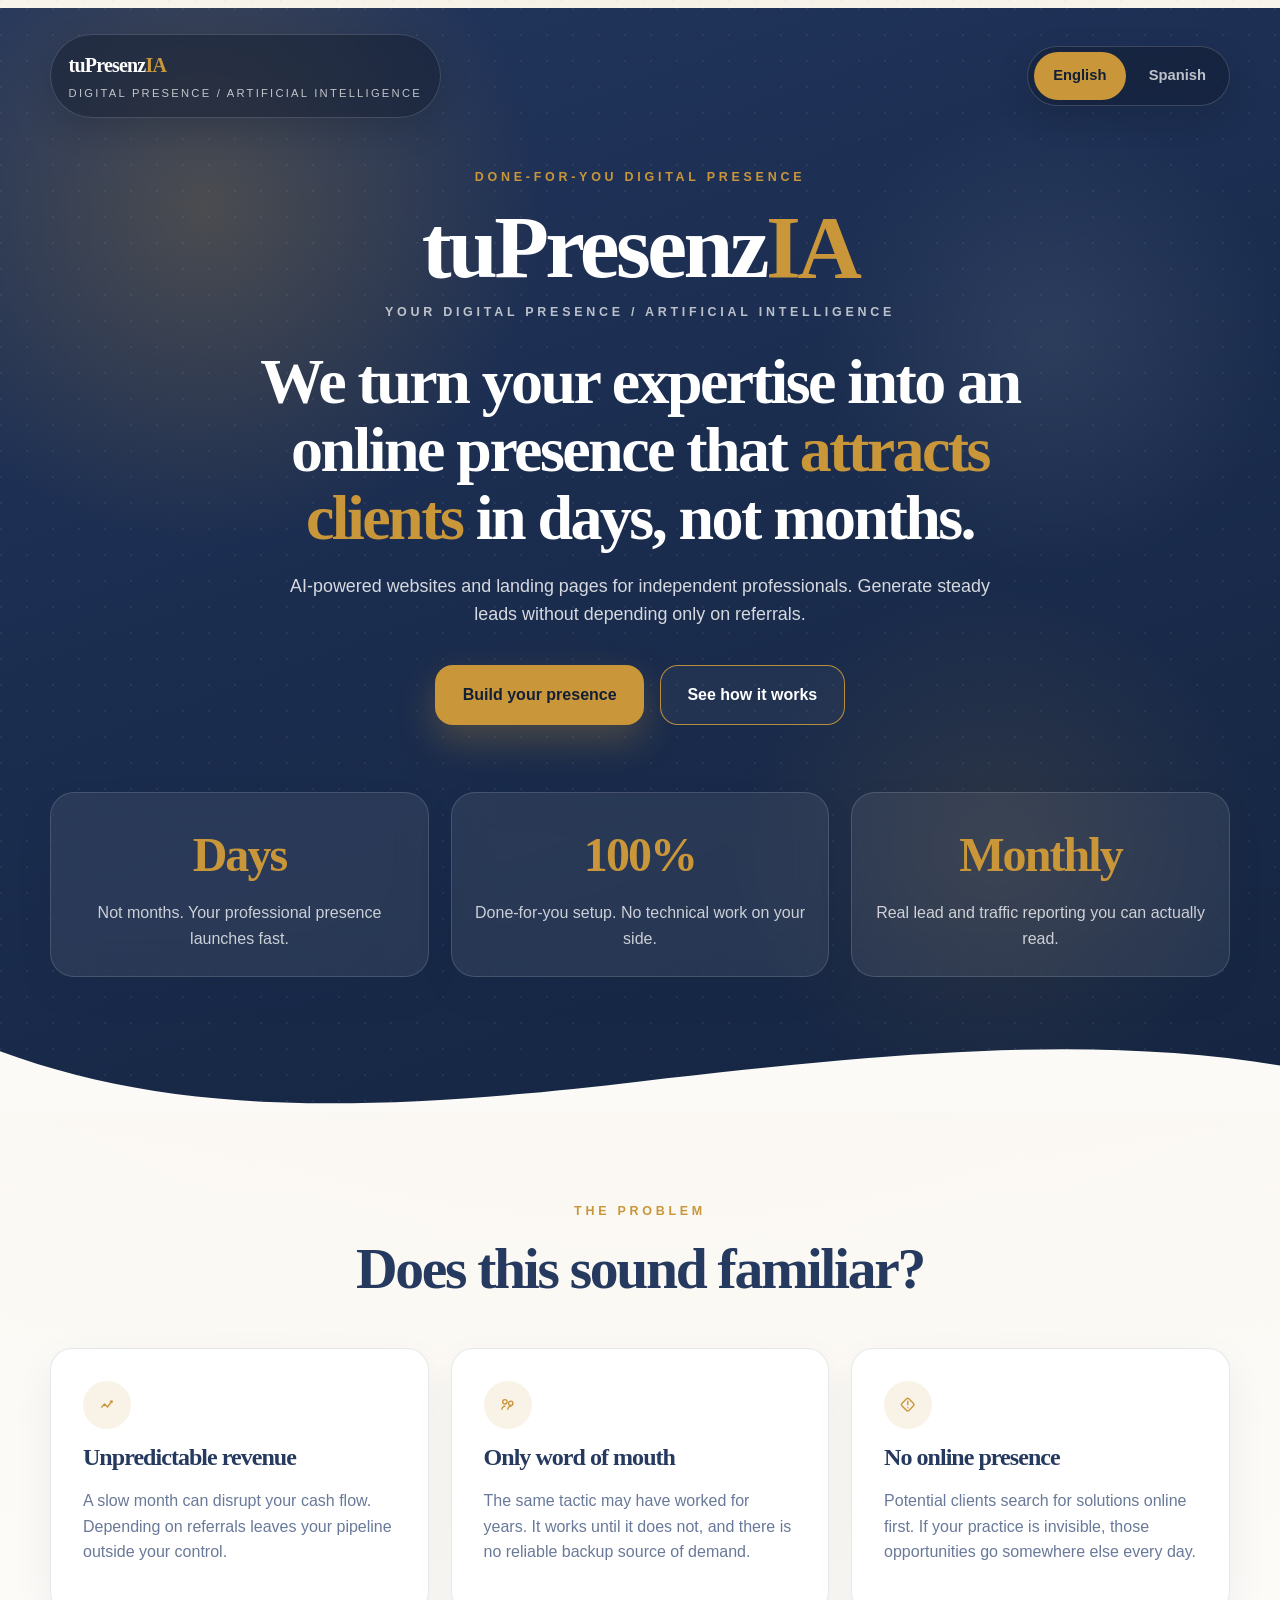
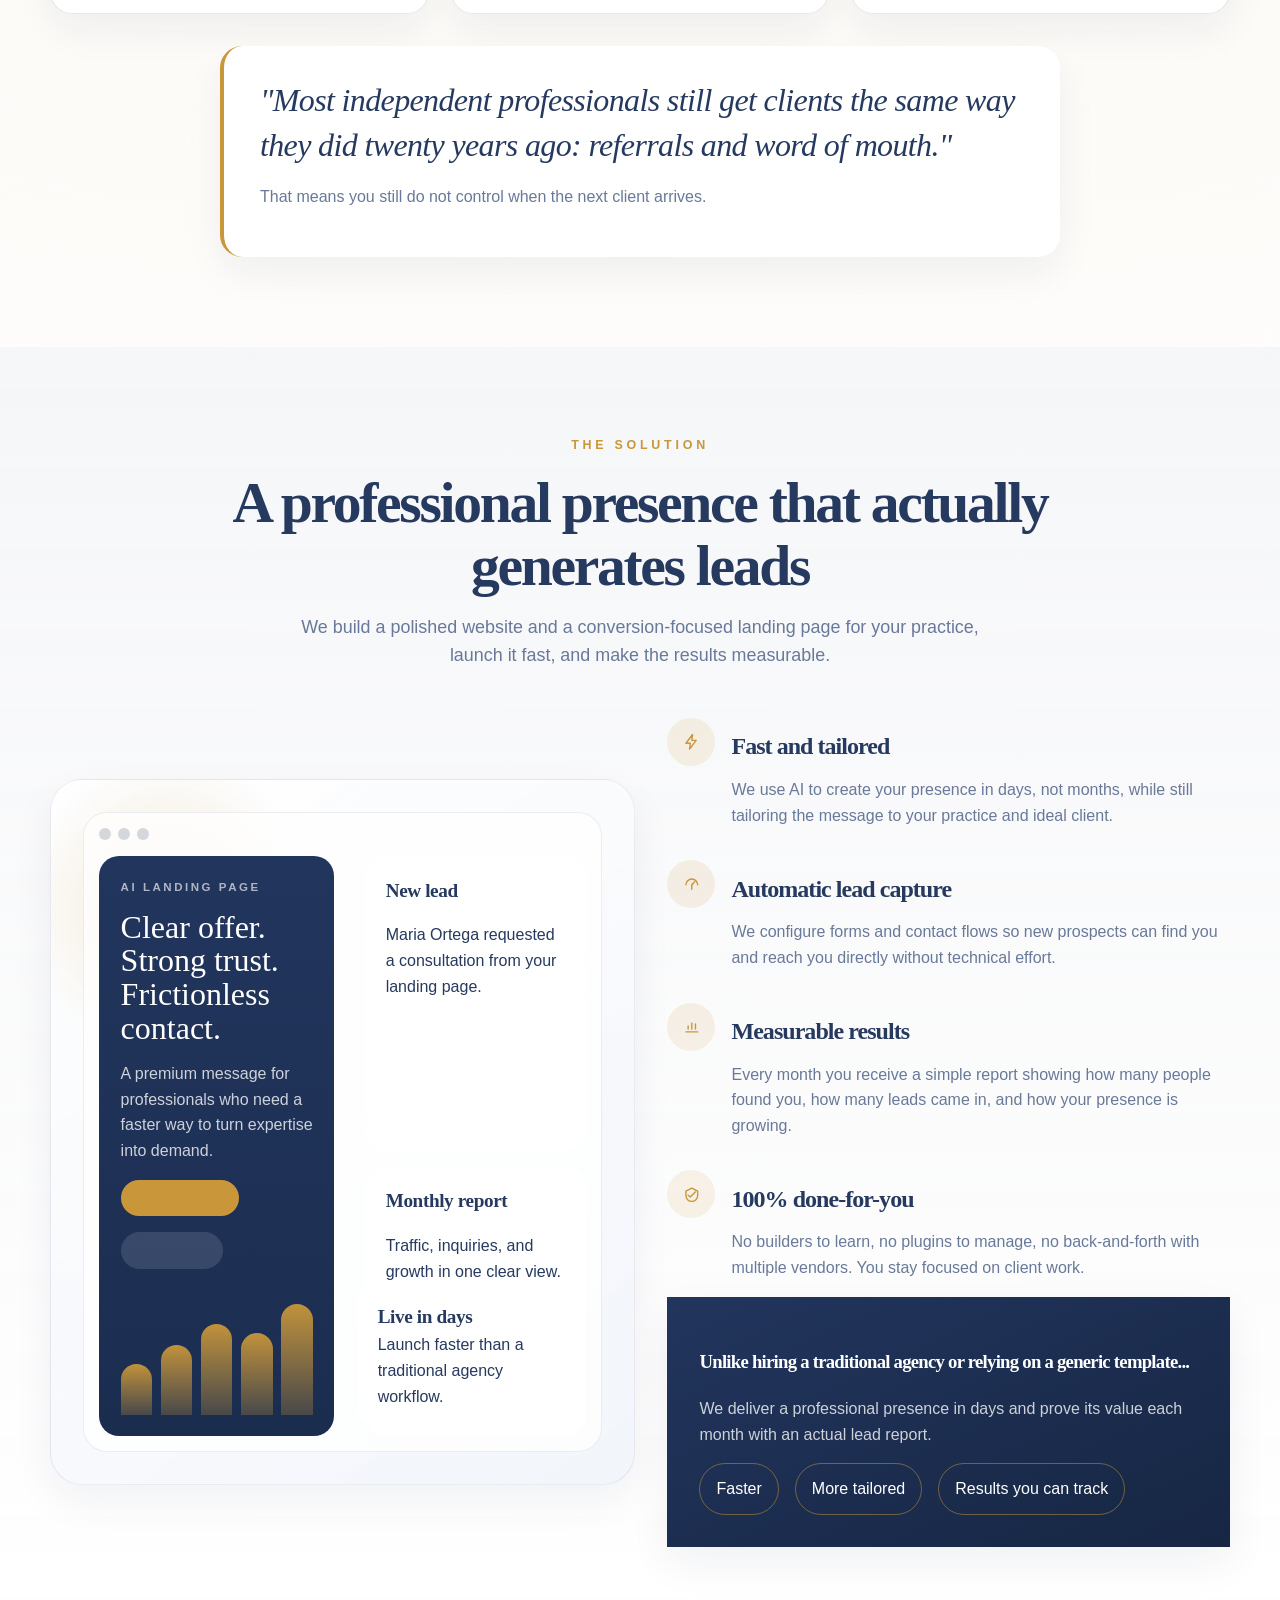
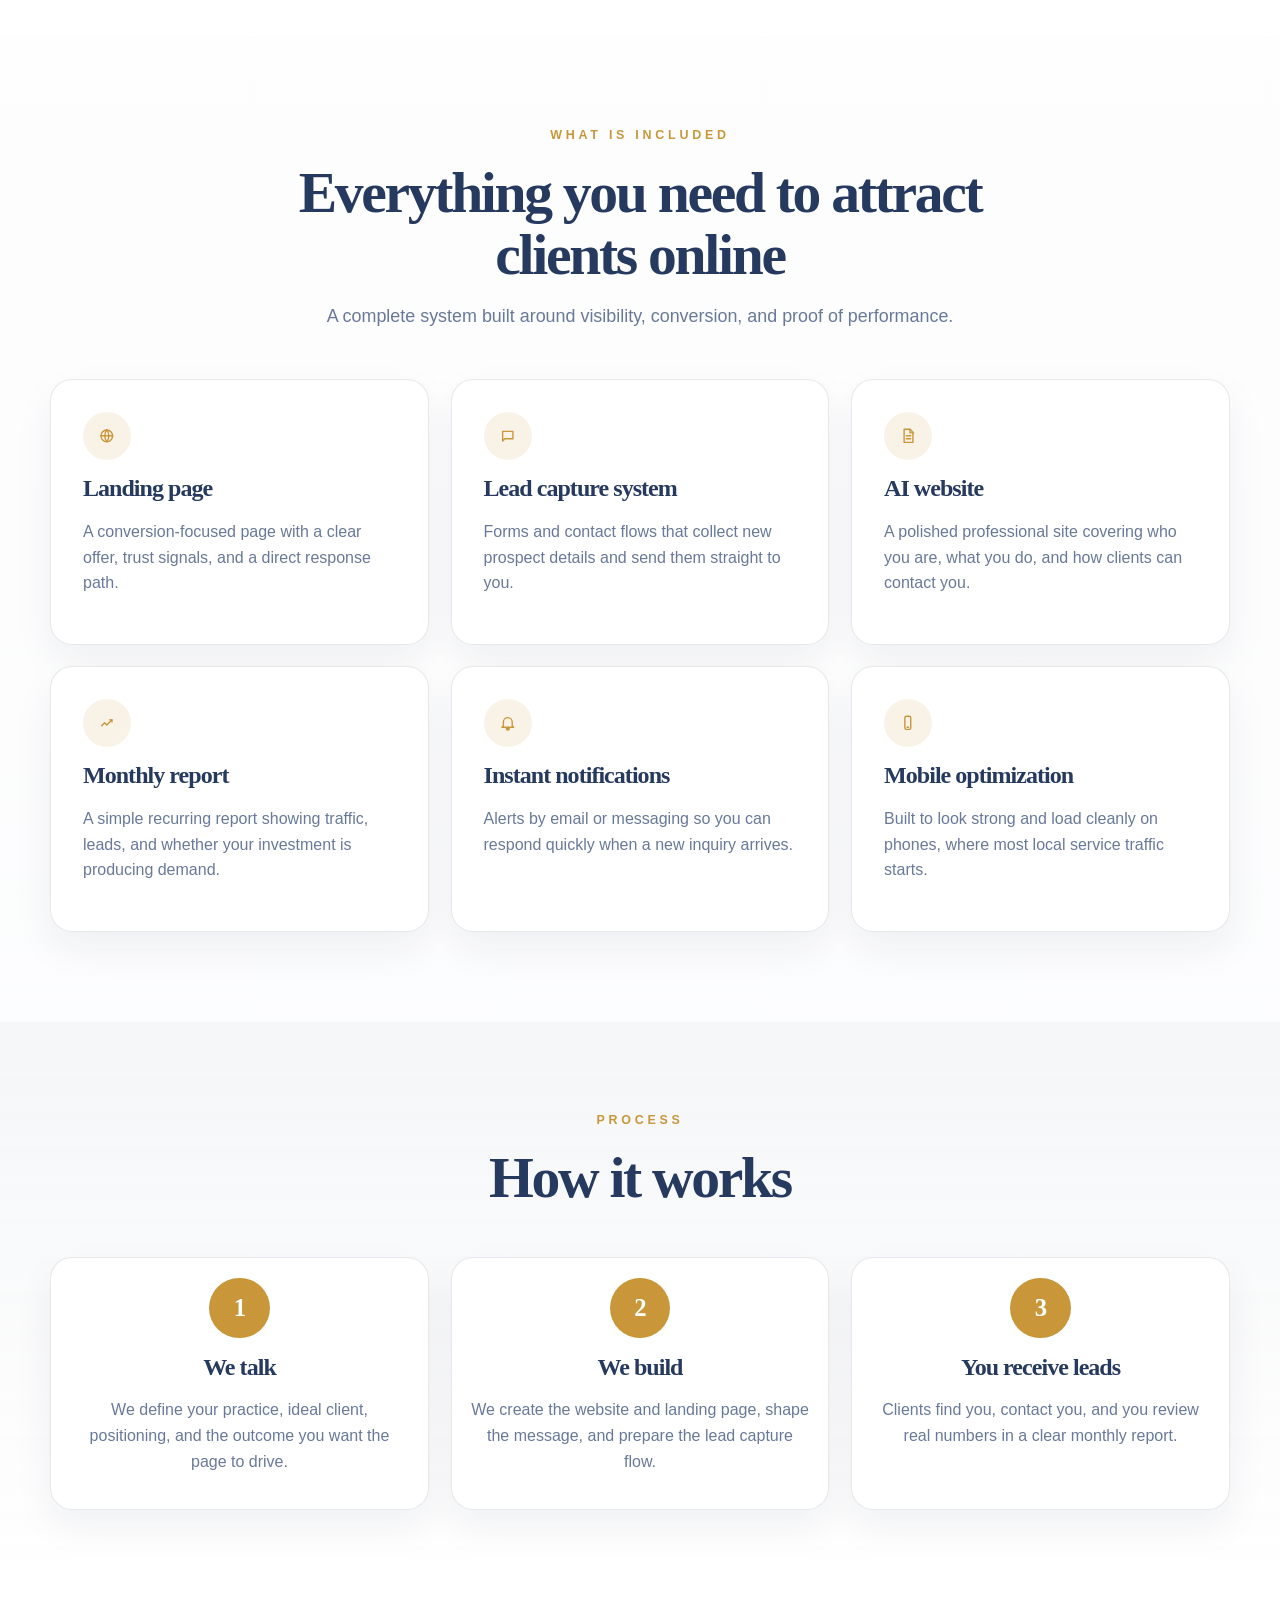
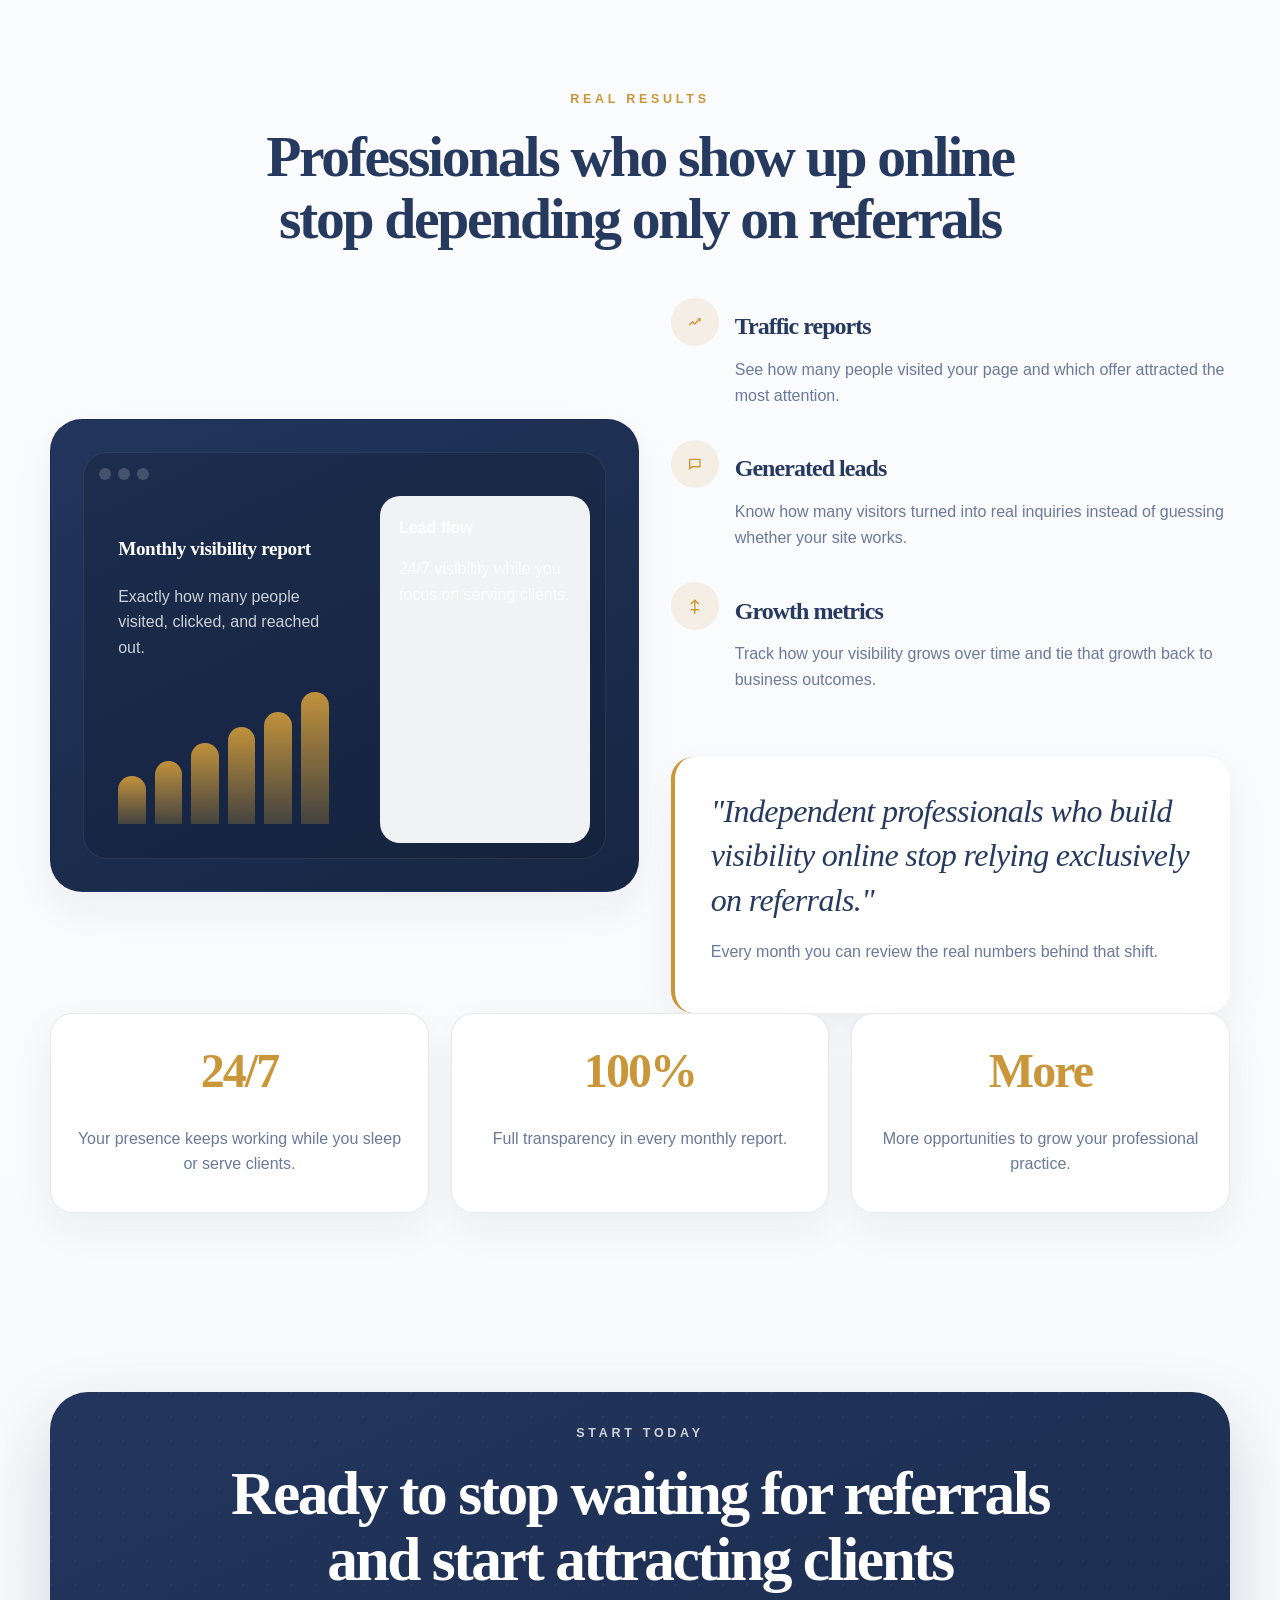
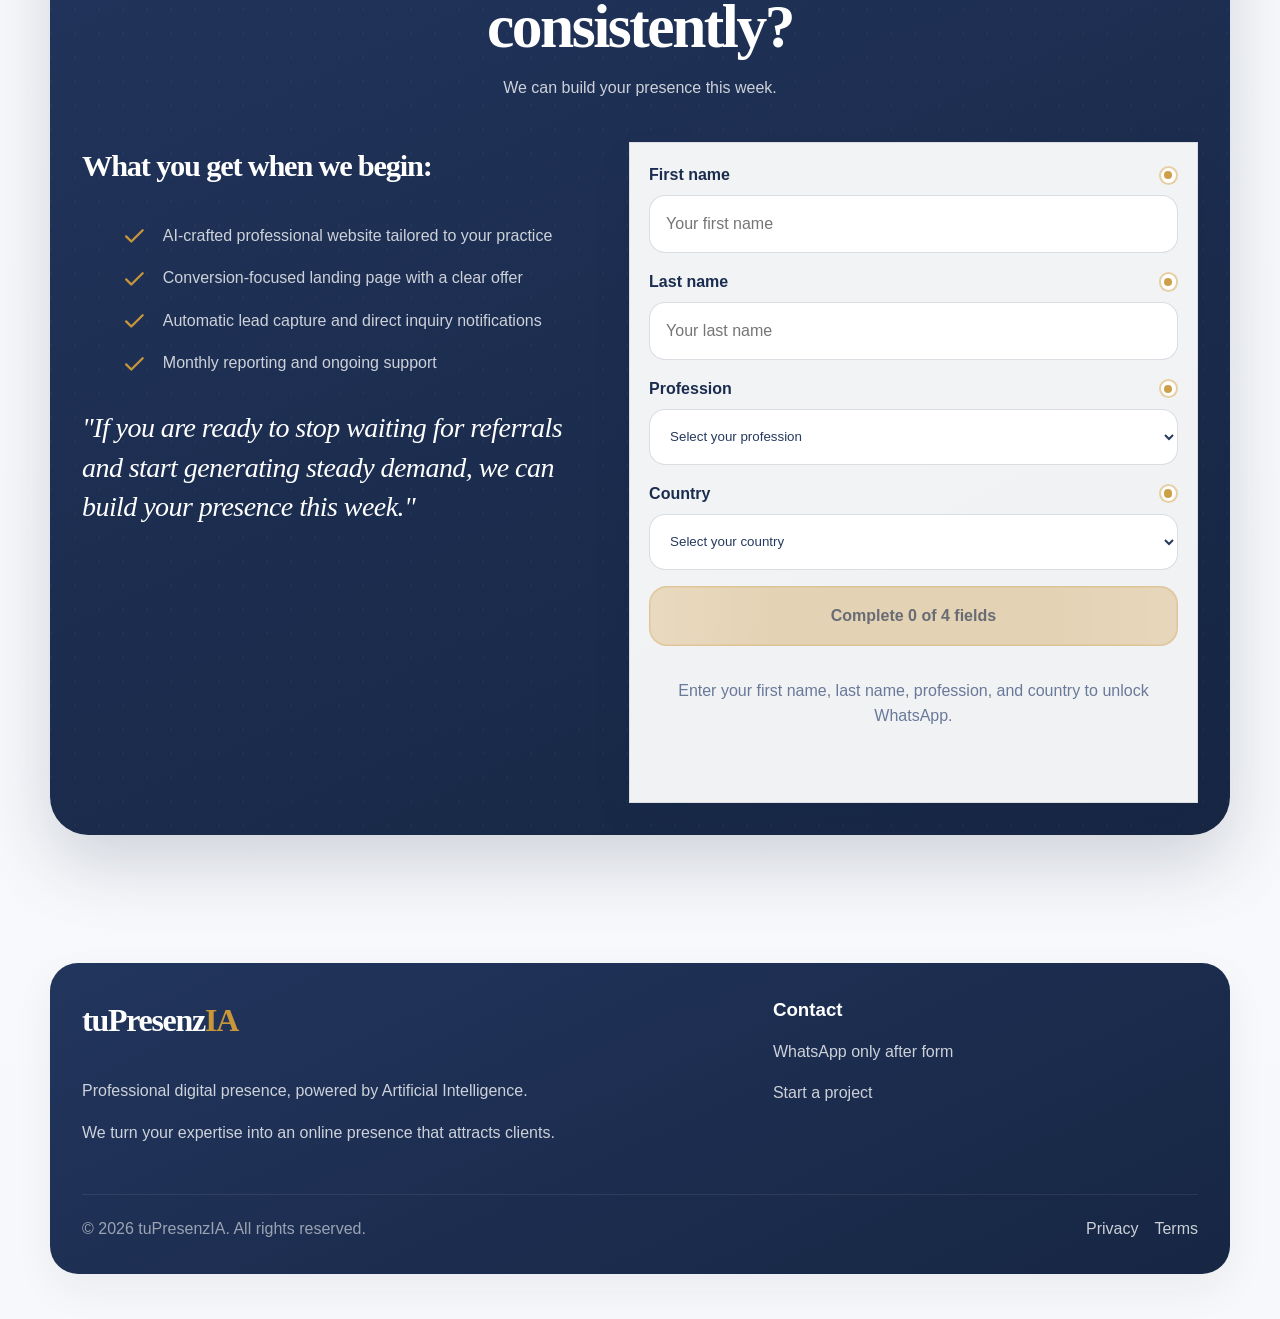
==== commit 8e531a96: "ready" ====
--- a/eng/index.html
+++ b/eng/index.html
@@ -5,6 +5,15 @@
   <meta name="viewport" content="width=device-width, initial-scale=1.0">
   <title>tuPresenzIA | AI Landing Page for Independent Professionals</title>
   <meta name="description" content="AI-powered website and landing page design for independent professionals who want consistent leads without relying only on referrals.">
+  <!-- Google tag (gtag.js) -->
+  <script async src="https://www.googletagmanager.com/gtag/js?id=G-QMNMT5FV4G"></script>
+  <script>
+    window.dataLayer = window.dataLayer || [];
+    function gtag(){dataLayer.push(arguments);}
+    gtag('js', new Date());
+
+    gtag('config', 'G-QMNMT5FV4G');
+  </script>
   <link rel="stylesheet" href="../assets/styles.css">
   <script defer src="../assets/app.js"></script>
 </head>
--- a/assets/styles.css
+++ b/assets/styles.css
@@ -566,6 +566,11 @@
   grid-template-columns: minmax(0, 1.1fr) 210px;
 }
 
+.analytics-layout--funnel,
+.analytics-layout--simple-funnel {
+  grid-template-columns: minmax(0, 1fr);
+}
+
 .media-panel {
   position: relative;
   overflow: hidden;
@@ -741,6 +746,104 @@
   max-width: 220px;
 }
 
+.analytics-card--funnel {
+  max-width: 560px;
+  margin: 0 auto;
+  padding: 1.5rem;
+  background:
+    radial-gradient(circle at top left, rgba(201, 151, 58, 0.18), transparent 22%),
+    linear-gradient(180deg, rgba(255, 255, 255, 0.06), rgba(255, 255, 255, 0.02));
+  border: 1px solid rgba(255, 255, 255, 0.08);
+}
+
+.analytics-kicker {
+  display: inline-block;
+  margin-bottom: 0.85rem;
+  font-size: 0.72rem;
+  font-weight: 700;
+  letter-spacing: 0.22em;
+  text-transform: uppercase;
+  color: rgba(255, 255, 255, 0.64);
+}
+
+.funnel-stack {
+  display: grid;
+  gap: 0.8rem;
+  margin-top: 1.4rem;
+}
+
+.funnel-step {
+  position: relative;
+  margin-inline: auto;
+  padding: 1rem 1.1rem 1rem 1.25rem;
+  border-radius: 18px;
+  color: #ffffff;
+  background: linear-gradient(180deg, rgba(201, 151, 58, 0.95), rgba(201, 151, 58, 0.52));
+  box-shadow: inset 0 1px 0 rgba(255, 255, 255, 0.14);
+}
+
+.funnel-step::after {
+  content: "";
+  position: absolute;
+  left: 50%;
+  bottom: -0.62rem;
+  width: 1px;
+  height: 0.62rem;
+  background: rgba(255, 255, 255, 0.18);
+  transform: translateX(-50%);
+}
+
+.funnel-step:last-child::after {
+  display: none;
+}
+
+.funnel-step--top {
+  width: 100%;
+}
+
+.funnel-step--mid {
+  width: 78%;
+}
+
+.funnel-step--mid-small {
+  width: 66%;
+}
+
+.funnel-step--low {
+  width: 56%;
+}
+
+.funnel-step__head {
+  display: grid;
+  grid-template-columns: auto 1fr;
+  align-items: center;
+  gap: 1.25rem;
+}
+
+.funnel-step__head strong {
+  font-family: var(--font-display);
+  font-size: clamp(1.6rem, 3vw, 2.2rem);
+  letter-spacing: -0.04em;
+  line-height: 0.95;
+  min-width: 4.4ch;
+}
+
+.funnel-step__head span {
+  font-weight: 700;
+  line-height: 1.15;
+}
+
+.funnel-step__head span::before {
+  content: "";
+  display: inline-block;
+  width: 2.25rem;
+  height: 1px;
+  margin-right: 0.85rem;
+  vertical-align: middle;
+  background: rgba(255, 255, 255, 0.42);
+}
+
+
 .feature-item,
 .metric-item,
 .cta-checklist li {
@@ -754,6 +857,210 @@
 .cta-shell,
 .footer-panel {
   padding: 2rem;
+}
+
+.project-showcase {
+  display: grid;
+  gap: 1.5rem;
+}
+
+.project-card {
+  padding: 2rem;
+  border-radius: var(--radius-xl);
+  border: 1px solid rgba(27, 45, 79, 0.1);
+  background:
+    radial-gradient(circle at top right, rgba(201, 151, 58, 0.14), transparent 22%),
+    linear-gradient(180deg, rgba(255, 255, 255, 0.98), rgba(244, 246, 250, 0.96));
+  box-shadow: var(--shadow);
+}
+
+.project-card__top,
+.project-card__body,
+.project-card__actions,
+.project-pill-row {
+  display: flex;
+  gap: 1rem;
+}
+
+.project-card__top,
+.project-card__body {
+  justify-content: space-between;
+}
+
+.project-card__top {
+  align-items: start;
+  margin-bottom: 1rem;
+}
+
+.project-card__eyebrow {
+  margin: 0 0 0.45rem;
+  font-size: 0.76rem;
+  font-weight: 700;
+  letter-spacing: 0.24em;
+  text-transform: uppercase;
+  color: var(--gold);
+}
+
+.project-card__title {
+  margin: 0;
+  font-family: var(--font-display);
+  font-size: clamp(2rem, 4vw, 3rem);
+  line-height: 1.02;
+  letter-spacing: -0.04em;
+  color: var(--navy);
+}
+
+.project-date {
+  min-width: 124px;
+  padding: 0.95rem 1rem;
+  border-radius: 20px;
+  text-align: center;
+  background: linear-gradient(180deg, #22355d, #162643);
+  box-shadow: 0 14px 30px rgba(23, 37, 66, 0.18);
+}
+
+.project-date__month,
+.project-date__year {
+  display: block;
+  color: #ffffff;
+}
+
+.project-date__month {
+  font-size: 0.82rem;
+  font-weight: 700;
+  letter-spacing: 0.18em;
+  text-transform: uppercase;
+  color: rgba(255, 255, 255, 0.72);
+}
+
+.project-date__year {
+  margin-top: 0.25rem;
+  font-family: var(--font-display);
+  font-size: 1.9rem;
+  line-height: 1;
+}
+
+.project-card__summary {
+  margin: 0;
+  max-width: 840px;
+  font-size: 1.08rem;
+  color: var(--text);
+}
+
+.project-pill-row {
+  flex-wrap: wrap;
+  margin: 1.4rem 0 1.6rem;
+}
+
+.project-pill {
+  display: inline-flex;
+  align-items: center;
+  padding: 0.75rem 1rem;
+  border-radius: 999px;
+  font-size: 0.9rem;
+  font-weight: 700;
+  color: var(--navy);
+  background: rgba(27, 45, 79, 0.06);
+  border: 1px solid rgba(27, 45, 79, 0.08);
+}
+
+.project-card__body {
+  align-items: end;
+  gap: 2rem;
+}
+
+.project-card__portrait {
+  flex: 0 0 auto;
+}
+
+.project-card__portrait-ring {
+  width: 172px;
+  aspect-ratio: 1;
+  padding: 8px;
+  border-radius: 999px;
+  background: linear-gradient(180deg, rgba(255, 255, 255, 0.98), rgba(210, 226, 242, 0.94));
+  box-shadow: 0 14px 34px rgba(27, 45, 79, 0.12);
+}
+
+.project-card__portrait-ring img {
+  width: 100%;
+  height: 100%;
+  display: block;
+  object-fit: cover;
+  border-radius: 999px;
+}
+
+.project-card__copy {
+  max-width: 760px;
+  color: var(--muted);
+}
+
+.project-card__copy p {
+  margin: 0;
+}
+
+.project-card__copy p + p {
+  margin-top: 1rem;
+}
+
+.project-testimonial {
+  margin: 1.35rem 0 0;
+  padding: 1.25rem 1.35rem;
+  border-radius: 22px;
+  border-left: 4px solid var(--gold);
+  background: rgba(27, 45, 79, 0.05);
+}
+
+.project-rating {
+  display: flex;
+  align-items: center;
+  gap: 0.75rem;
+  margin-bottom: 0.9rem;
+  color: var(--gold);
+}
+
+.project-rating__stars {
+  font-size: 1.05rem;
+  letter-spacing: 0.12em;
+}
+
+.project-rating__score {
+  font-size: 0.92rem;
+  font-weight: 700;
+  color: var(--text);
+}
+
+.project-testimonial p {
+  margin: 0;
+  font-family: var(--font-display);
+  font-style: italic;
+  font-size: 1.15rem;
+  line-height: 1.55;
+  color: var(--navy);
+}
+
+.project-testimonial footer {
+  margin-top: 0.8rem;
+  font-weight: 700;
+  color: var(--text);
+}
+
+.project-card__actions {
+  flex-direction: column;
+  align-items: start;
+  min-width: 240px;
+}
+
+.project-card__linknote {
+  margin: 0;
+  color: var(--muted);
+}
+
+.project-inline-link {
+  font-weight: 700;
+  color: var(--navy);
+  text-decoration: underline;
+  text-underline-offset: 0.18em;
 }
 
 .outline-chip {
@@ -858,27 +1165,33 @@
   width: 1.2rem;
   height: 1.2rem;
   border-radius: 999px;
-  border: 1.5px solid rgba(27, 45, 79, 0.2);
-  background: #ffffff;
-  transition: background-color 180ms ease, border-color 180ms ease, transform 180ms ease;
-}
-
-.field-label__status.is-complete {
-  border-color: var(--gold);
-  background: var(--gold);
-  transform: scale(1.02);
-}
-
-.field-label__status.is-complete::after {
+  border: 2px solid rgba(201, 151, 58, 0.46);
+  background: rgba(255, 255, 255, 0.96);
+  box-shadow: 0 0 0 0 rgba(201, 151, 58, 0.2);
+  animation: fieldStatusPulse 1.9s ease-in-out infinite;
+}
+
+.field-label__status::before {
   content: "";
   position: absolute;
-  left: 50%;
-  top: 42%;
-  width: 0.42rem;
-  height: 0.22rem;
-  border-left: 2px solid #ffffff;
-  border-bottom: 2px solid #ffffff;
-  transform: translate(-50%, -50%) rotate(-45deg);
+  inset: 0.22rem;
+  border-radius: 999px;
+  background: rgba(201, 151, 58, 0.92);
+}
+
+@keyframes fieldStatusPulse {
+  0% {
+    transform: scale(1);
+    box-shadow: 0 0 0 0 rgba(201, 151, 58, 0.18);
+  }
+  60% {
+    transform: scale(1.06);
+    box-shadow: 0 0 0 0.38rem rgba(201, 151, 58, 0);
+  }
+  100% {
+    transform: scale(1);
+    box-shadow: 0 0 0 0 rgba(201, 151, 58, 0);
+  }
 }
 
 .field-control {
@@ -1005,6 +1318,25 @@
 [data-reveal].is-visible {
   opacity: 1;
   transform: translateY(0);
+}
+
+@media (max-width: 720px) {
+  .analytics-card--funnel {
+    max-width: 100%;
+  }
+
+  .funnel-step__head {
+    gap: 0.85rem;
+  }
+
+  .funnel-step__head span::before {
+    width: 1.35rem;
+    margin-right: 0.55rem;
+  }
+
+  .project-card__portrait-ring {
+    width: 132px;
+  }
 }
 
 @media (prefers-reduced-motion: reduce) {
@@ -1149,6 +1481,72 @@
   .cta-heading {
     margin-bottom: 1.8rem;
   }
+  .project-card {
+    padding: 1.35rem;
+    border-radius: 22px;
+  }
+  .project-card__top,
+  .project-card__body {
+    flex-direction: column;
+    align-items: stretch;
+  }
+  .project-card__top {
+    gap: 0.9rem;
+  }
+  .project-date {
+    min-width: 0;
+    width: 100%;
+    max-width: 156px;
+  }
+  .project-card__summary {
+    font-size: 1rem;
+  }
+  .project-pill-row {
+    margin: 1rem 0 1.15rem;
+    gap: 0.7rem;
+  }
+  .project-pill {
+    padding: 0.65rem 0.9rem;
+    font-size: 0.82rem;
+  }
+  .project-card__body {
+    gap: 1.15rem;
+  }
+  .project-card__portrait {
+    align-self: center;
+  }
+  .project-card__copy {
+    max-width: none;
+  }
+  .project-testimonial {
+    padding: 1rem 1.05rem;
+    border-radius: 18px;
+  }
+  .project-rating {
+    flex-wrap: wrap;
+    gap: 0.45rem 0.7rem;
+  }
+  .project-testimonial p {
+    font-size: 1rem;
+    line-height: 1.5;
+  }
+  .project-card__actions {
+    min-width: 0;
+    width: 100%;
+  }
+  .project-card__actions .button {
+    width: 100%;
+  }
+  .form-field label {
+    gap: 0.55rem;
+  }
+  .field-label__status {
+    width: 1rem;
+    height: 1rem;
+  }
+  .field-label__status::before {
+    inset: 0.18rem;
+  }
   .cta-list__title,
   .info-card__title,
   .service-card__title,
@@ -1195,6 +1593,22 @@
     min-height: 52px;
     padding: 0.9rem;
   }
+  .project-card {
+    padding: 1.1rem;
+  }
+  .project-card__title {
+    font-size: clamp(1.55rem, 9vw, 2rem);
+  }
+  .project-card__portrait-ring {
+    width: 112px;
+  }
+  .project-rating__stars {
+    font-size: 0.92rem;
+    letter-spacing: 0.08em;
+  }
+  .project-rating__score {
+    font-size: 0.84rem;
+  }
   textarea.field-control {
     min-height: 124px;
   }
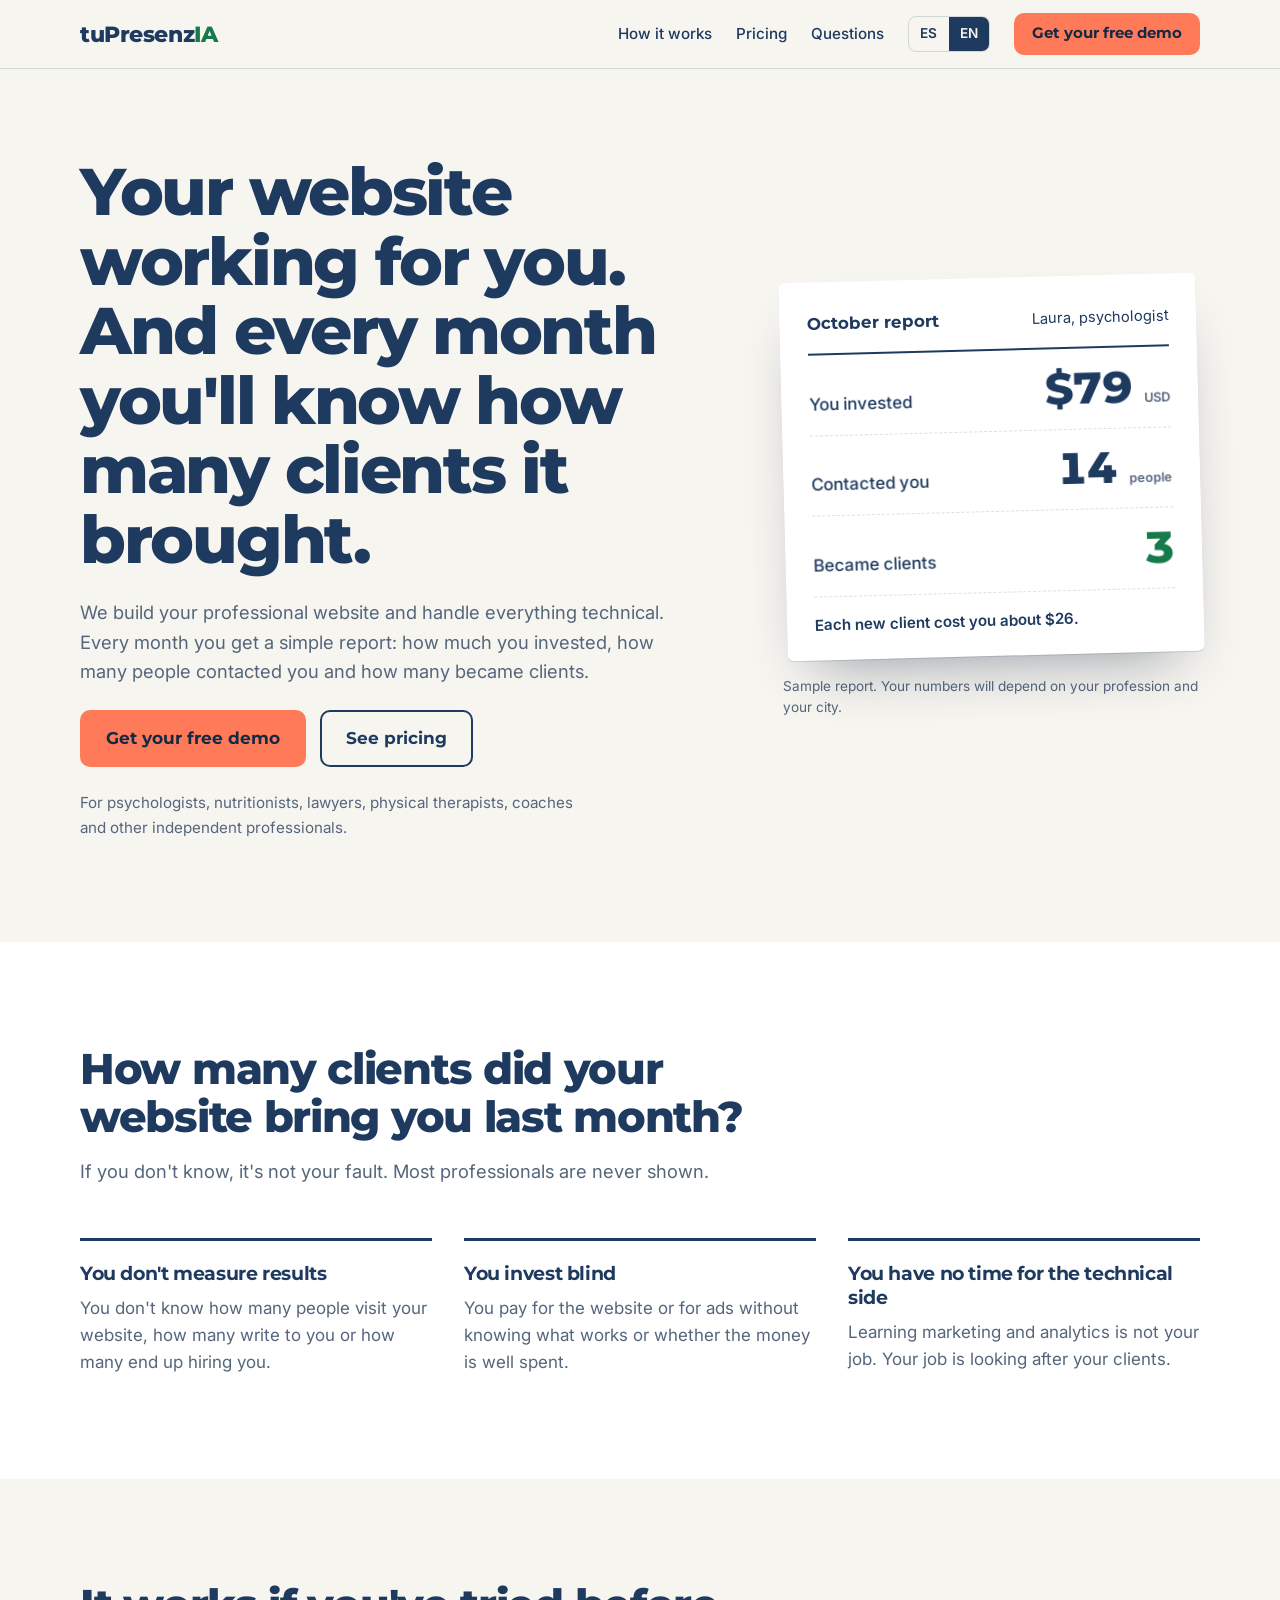
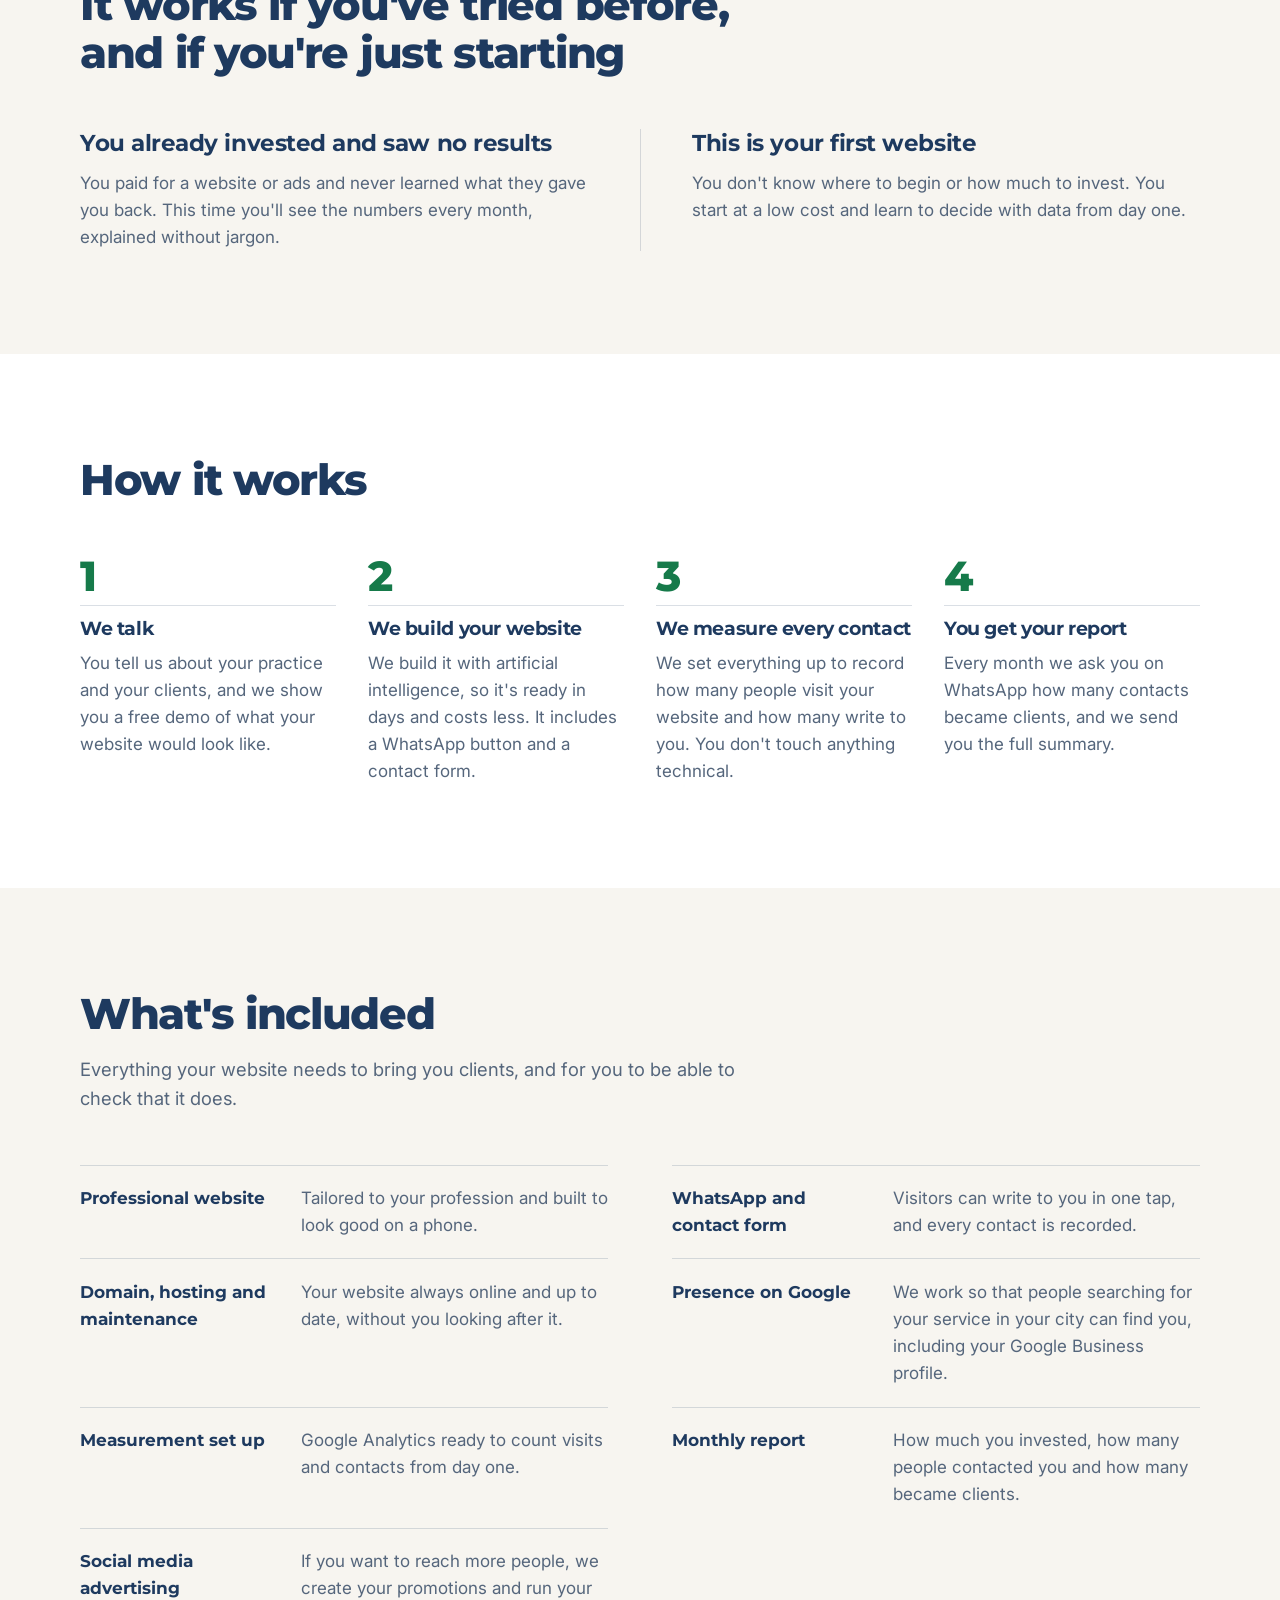
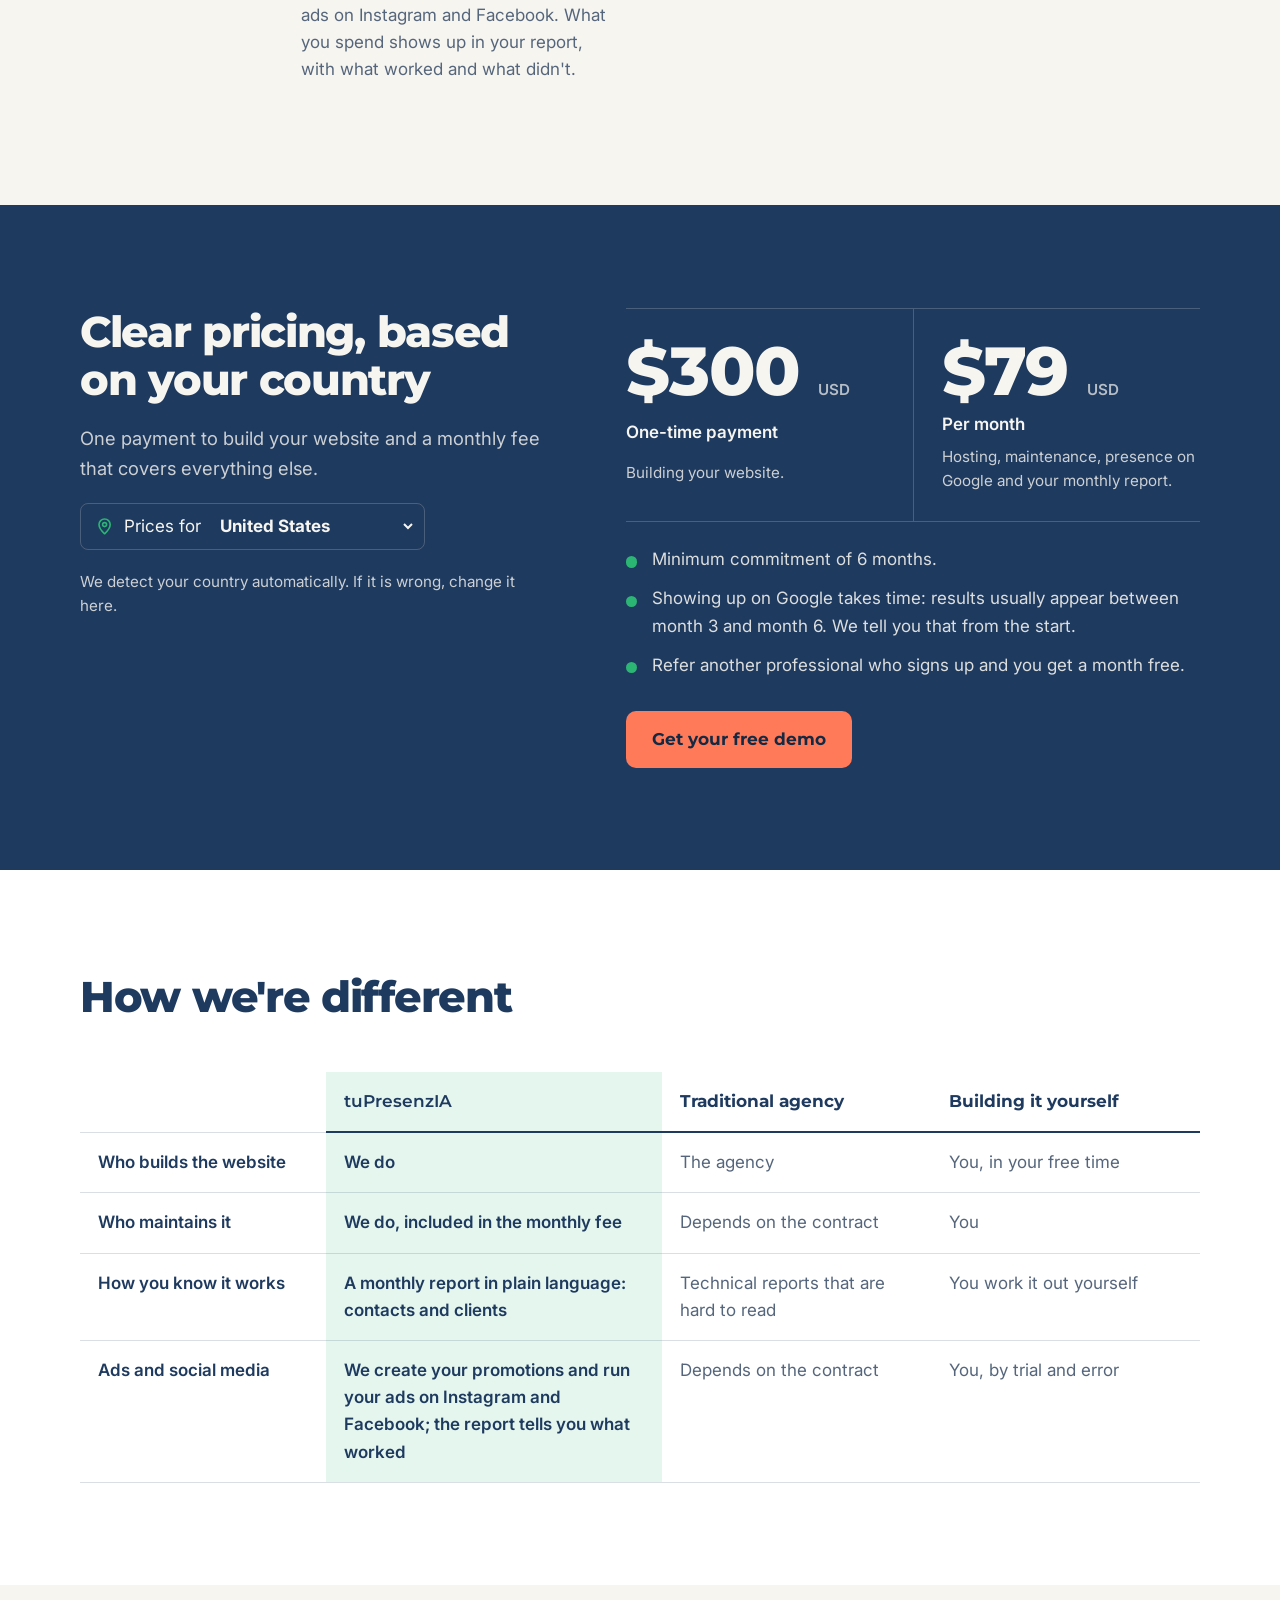
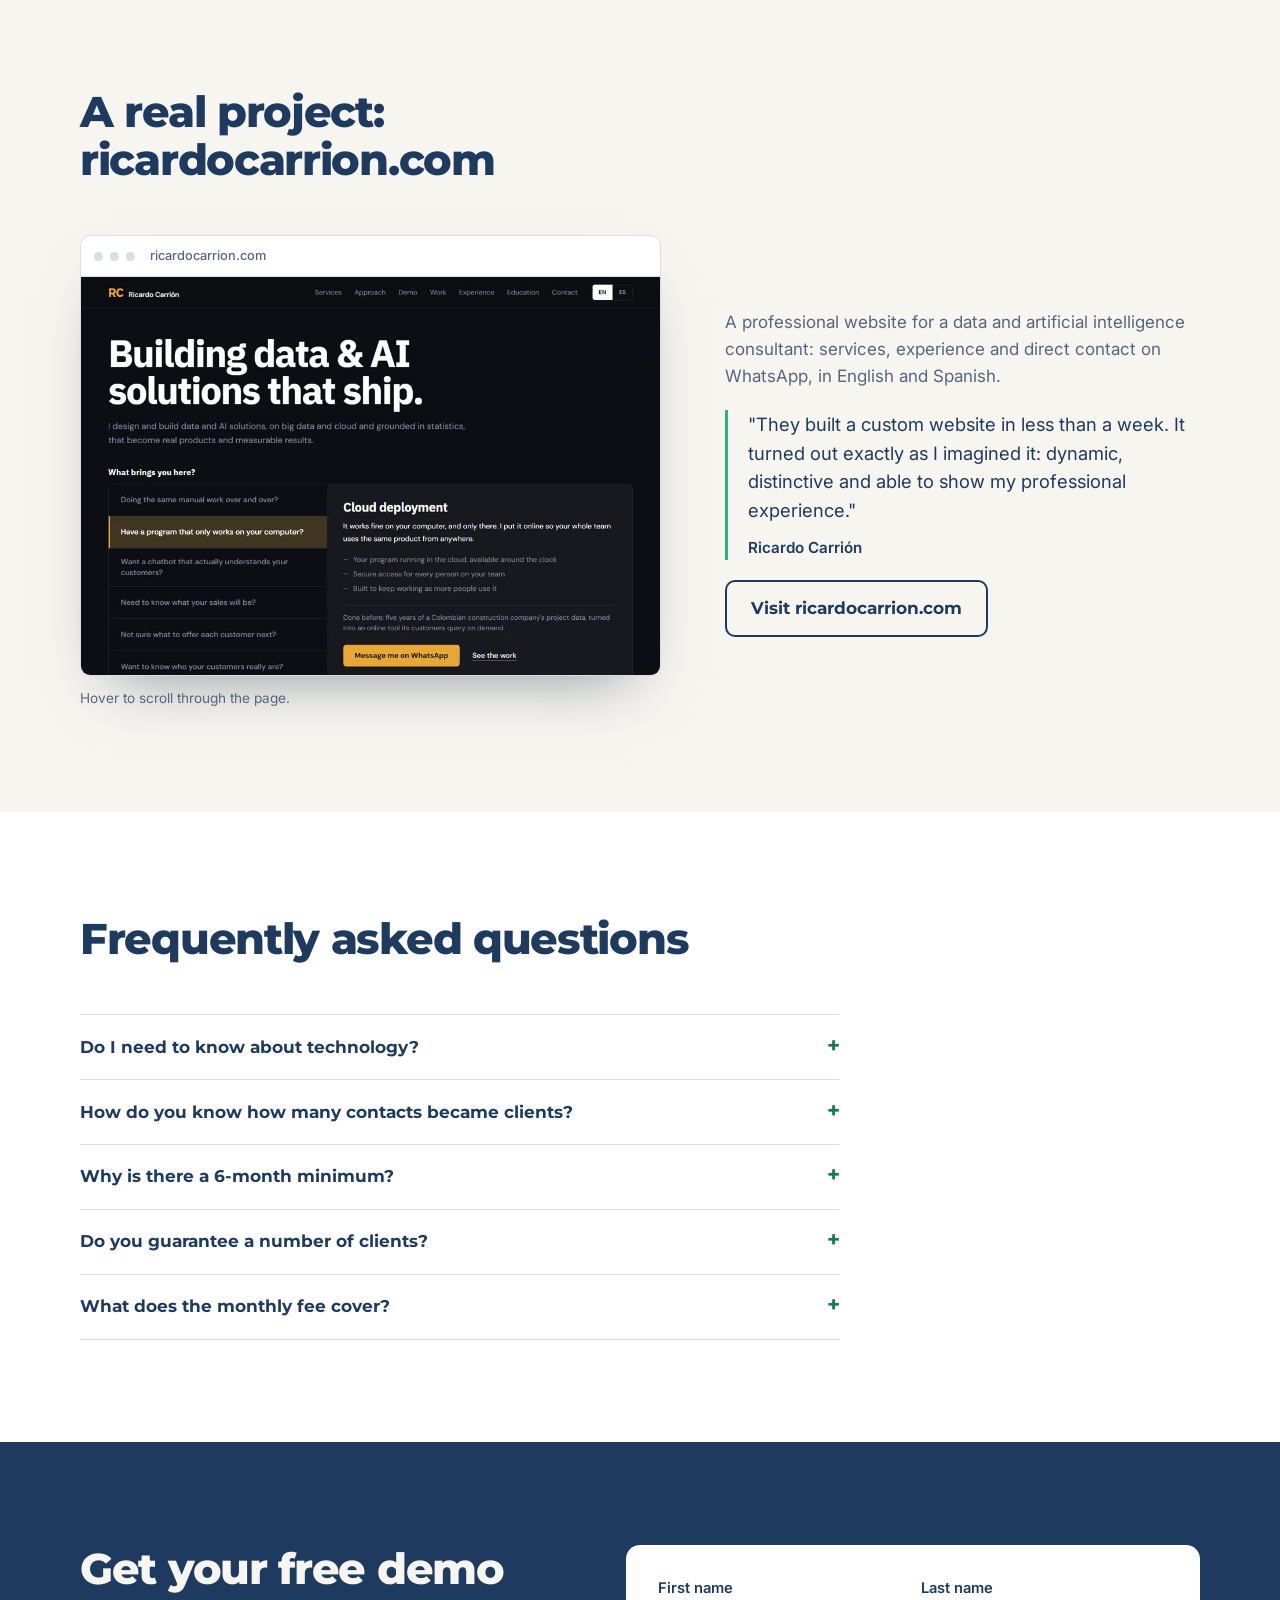
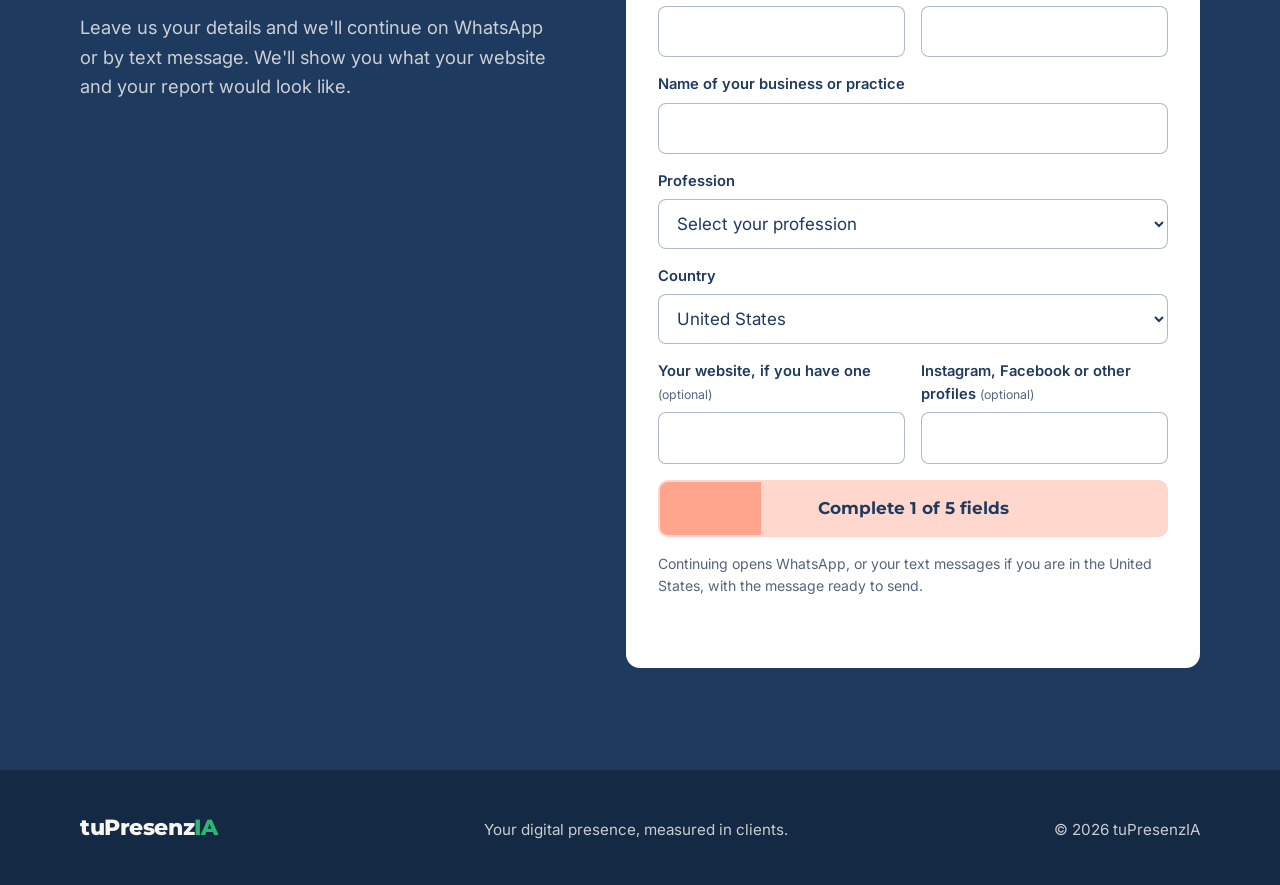
==== commit 9cf233e9: "Rebuild landing page around monthly client report, country pricing and Halloween promotion - New Spa" ====
--- a/eng/index.html
+++ b/eng/index.html
@@ -1,10 +1,12 @@
 <!DOCTYPE html>
-<html lang="en">
+<html lang="en" data-default-country="US">
 <head>
   <meta charset="UTF-8">
   <meta name="viewport" content="width=device-width, initial-scale=1.0">
-  <title>tuPresenzIA | AI Landing Page for Independent Professionals</title>
-  <meta name="description" content="AI-powered website and landing page design for independent professionals who want consistent leads without relying only on referrals.">
+  <title>tuPresenzIA | A professional website and a monthly report of the clients it brought you</title>
+  <meta name="description" content="We build your professional website and show you every month, in plain language, how much you invested, how many people contacted you and how many became clients.">
+  <link rel="alternate" hreflang="es" href="../spn/index.html">
+  <link rel="alternate" hreflang="en" href="../eng/index.html">
   <!-- Google tag (gtag.js) -->
   <script async src="https://www.googletagmanager.com/gtag/js?id=G-QMNMT5FV4G"></script>
   <script>
@@ -14,311 +16,405 @@
 
     gtag('config', 'G-QMNMT5FV4G');
   </script>
+  <link rel="preconnect" href="https://fonts.googleapis.com">
+  <link rel="preconnect" href="https://fonts.gstatic.com" crossorigin>
+  <link rel="stylesheet" href="https://fonts.googleapis.com/css2?family=Inter:wght@400;500;600&family=Montserrat:wght@700;800&display=swap">
+  <script>document.documentElement.classList.add("is-locating");setTimeout(function(){document.documentElement.classList.remove("is-locating");},4000);</script>
   <link rel="stylesheet" href="../assets/styles.css">
   <script defer src="../assets/app.js"></script>
 </head>
 <body>
+  <a class="skip-link" href="#content">Skip to content</a>
+
+  <a class="promo-bar" data-promo href="#contacto">Halloween promotion: your website at 55% off, for <span data-price="promoSetup">$135</span> <span data-price="currency">USD</span> until October 31.</a>
+
   <header class="site-header">
-    <div class="site-header__inner">
-      <a class="brand-chip" href="#top" aria-label="tuPresenzIA home">
-        <span class="brand-chip__title">tuPresenz<span>IA</span></span>
-        <span class="brand-chip__meta">Digital presence / Artificial intelligence</span>
-      </a>
-      <nav class="lang-switch" aria-label="Language switch">
-        <a class="lang-option is-active" href="../eng/index.html" aria-current="page">English</a>
-        <a class="lang-option" href="../spn/index.html">Spanish</a>
+    <div class="container site-header__inner">
+      <a class="wordmark" href="#top" aria-label="tuPresenzIA, home">tuPresenz<span>IA</span></a>
+      <nav class="site-nav" aria-label="Sections">
+        <a href="#como-funciona">How it works</a>
+        <a href="#precios">Pricing</a>
+        <a href="#preguntas">Questions</a>
       </nav>
+      <nav class="lang-switch" aria-label="Language">
+        <a class="lang-option" href="../spn/index.html" lang="es" aria-label="Español">ES</a>
+        <a class="lang-option is-active" href="../eng/index.html" aria-current="page" lang="en">EN</a>
+      </nav>
+      <a class="button button--primary button--small" href="#contacto"><span data-promo>Get the promotion</span><span data-no-promo>Get your free demo</span></a>
     </div>
   </header>
 
-  <main id="top">
-    <section class="hero">
-      <div class="container">
-        <div class="hero-copy" data-reveal>
-          <p class="eyebrow">Done-for-you digital presence</p>
-          <div class="hero-brand">tuPresenz<span>IA</span></div>
-          <p class="hero-tagline">Your digital presence / Artificial intelligence</p>
-          <h1 class="hero-title">We turn your expertise into an online presence that <span class="accent-text">attracts clients</span> in days, not months.</h1>
-          <p class="hero-subtitle">AI-powered websites and landing pages for independent professionals. Generate steady leads without depending only on referrals.</p>
+  <main id="content">
+    <section class="hero" id="top">
+      <div class="container hero__grid">
+        <div class="hero__copy">
+          <h1>Your website working for you. And every month you'll know how many clients it brought.</h1>
+          <p class="lead">We build your professional website and handle everything technical. Every month you get a simple report: how much you invested, how many people contacted you and how many became clients.</p>
           <div class="button-row">
-            <a class="button button--primary" href="#contact">Build your presence</a>
-            <a class="button button--secondary" href="#process">See how it works</a>
-          </div>
-        </div>
-
-        <div class="hero-stats">
-          <article class="stat-card" data-reveal style="--delay: 80ms;">
-            <span class="stat-card__value">Days</span>
-            <p class="stat-card__label">Not months. Your professional presence launches fast.</p>
-          </article>
-          <article class="stat-card" data-reveal style="--delay: 160ms;">
-            <span class="stat-card__value">100%</span>
-            <p class="stat-card__label">Done-for-you setup. No technical work on your side.</p>
-          </article>
-          <article class="stat-card" data-reveal style="--delay: 240ms;">
-            <span class="stat-card__value">Monthly</span>
-            <p class="stat-card__label">Real lead and traffic reporting you can actually read.</p>
-          </article>
-        </div>
-      </div>
-
-      <div class="hero-wave" aria-hidden="true">
-        <svg viewBox="0 0 1440 140" preserveAspectRatio="none">
-          <path fill="currentColor" d="M0,70 C190,140 400,142 720,104 C1010,70 1232,52 1440,86 L1440,140 L0,140 Z"></path>
-        </svg>
-      </div>
-    </section>
-
-    <section class="section">
-      <div class="container">
-        <div class="section-head">
-          <p class="eyebrow">The problem</p>
-          <h2 class="section-title">Does this sound familiar?</h2>
-        </div>
-
-        <div class="card-grid">
-          <article class="info-card" data-reveal>
-            <span class="icon-badge" aria-hidden="true"><svg viewBox="0 0 24 24"><path d="M5 15l4-4 4 4 6-8"></path><path d="M17 7h2v2"></path></svg></span>
-            <h3 class="info-card__title">Unpredictable revenue</h3>
-            <p class="info-card__copy">A slow month can disrupt your cash flow. Depending on referrals leaves your pipeline outside your control.</p>
-          </article>
-          <article class="info-card" data-reveal style="--delay: 80ms;">
-            <span class="icon-badge" aria-hidden="true"><svg viewBox="0 0 24 24"><path d="M8 11a3 3 0 1 1 0-6 3 3 0 0 1 0 6Z"></path><path d="M16 13a3 3 0 1 1 0-6 3 3 0 0 1 0 6Z"></path><path d="M4 18c0-2.2 1.8-4 4-4"></path><path d="M12 18c0-2.2 1.8-4 4-4"></path></svg></span>
-            <h3 class="info-card__title">Only word of mouth</h3>
-            <p class="info-card__copy">The same tactic may have worked for years. It works until it does not, and there is no reliable backup source of demand.</p>
-          </article>
-          <article class="info-card" data-reveal style="--delay: 160ms;">
-            <span class="icon-badge" aria-hidden="true"><svg viewBox="0 0 24 24"><path d="M12 7v5"></path><path d="M12 16h.01"></path><path d="M10.3 3.9 3.9 10.3a2.2 2.2 0 0 0 0 3.1l6.4 6.4a2.2 2.2 0 0 0 3.1 0l6.4-6.4a2.2 2.2 0 0 0 0-3.1l-6.4-6.4a2.2 2.2 0 0 0-3.1 0Z"></path></svg></span>
-            <h3 class="info-card__title">No online presence</h3>
-            <p class="info-card__copy">Potential clients search for solutions online first. If your practice is invisible, those opportunities go somewhere else every day.</p>
-          </article>
-        </div>
-
-        <blockquote class="quote-card" data-reveal>
-          <p class="quote-card__text">"Most independent professionals still get clients the same way they did twenty years ago: referrals and word of mouth."</p>
-          <p class="quote-card__meta">That means you still do not control when the next client arrives.</p>
-        </blockquote>
-      </div>
-    </section>
-
-    <section class="section section--mist">
-      <div class="container">
-        <div class="section-head">
-          <p class="eyebrow">The solution</p>
-          <h2 class="section-title">A professional presence that actually generates leads</h2>
-          <p class="section-copy">We build a polished website and a conversion-focused landing page for your practice, launch it fast, and make the results measurable.</p>
-        </div>
-
-        <div class="split-layout">
-          <div class="media-panel" data-reveal>
-            <div class="browser-shell">
-              <div class="browser-top" aria-hidden="true"><span></span><span></span><span></span></div>
-              <div class="preview-grid">
-                <div class="preview-copy-box">
-                  <div class="preview-kicker">AI landing page</div>
-                  <div class="preview-headline">Clear offer. Strong trust. Frictionless contact.</div>
-                  <p class="preview-text">A premium message for professionals who need a faster way to turn expertise into demand.</p>
-                  <div class="preview-actions" aria-hidden="true"><span class="preview-pill preview-pill--primary"></span><span class="preview-pill preview-pill--secondary"></span></div>
-                  <div class="preview-chart" aria-hidden="true"><span style="height:42%;"></span><span style="height:58%;"></span><span style="height:76%;"></span><span style="height:68%;"></span><span style="height:92%;"></span></div>
-                </div>
-                <div class="preview-side">
-                  <div class="preview-side-card"><strong>New lead</strong><p>Maria Ortega requested a consultation from your landing page.</p></div>
-                  <div class="preview-side-card"><strong>Monthly report</strong><p>Traffic, inquiries, and growth in one clear view.</p></div>
-                </div>
-              </div>
-              <div class="floating-card"><strong>Live in days</strong><span>Launch faster than a traditional agency workflow.</span></div>
-            </div>
-          </div>
-
-          <div>
-            <div class="feature-stack">
-              <div class="feature-item" data-reveal>
-                <span class="icon-badge" aria-hidden="true"><svg viewBox="0 0 24 24"><path d="M13 2 4 14h6l-1 8 9-12h-6l1-8Z"></path></svg></span>
-                <div><h3 class="feature-item__title">Fast and tailored</h3><p class="feature-item__copy">We use AI to create your presence in days, not months, while still tailoring the message to your practice and ideal client.</p></div>
-              </div>
-              <div class="feature-item" data-reveal style="--delay: 90ms;">
-                <span class="icon-badge" aria-hidden="true"><svg viewBox="0 0 24 24"><path d="M4 12a8 8 0 1 1 16 0"></path><path d="M12 12l4-4"></path><path d="M12 12v6"></path></svg></span>
-                <div><h3 class="feature-item__title">Automatic lead capture</h3><p class="feature-item__copy">We configure forms and contact flows so new prospects can find you and reach you directly without technical effort.</p></div>
-              </div>
-              <div class="feature-item" data-reveal style="--delay: 180ms;">
-                <span class="icon-badge" aria-hidden="true"><svg viewBox="0 0 24 24"><path d="M4 19h16"></path><path d="M7 15v-4"></path><path d="M12 15V7"></path><path d="M17 15v-7"></path></svg></span>
-                <div><h3 class="feature-item__title">Measurable results</h3><p class="feature-item__copy">Every month you receive a simple report showing how many people found you, how many leads came in, and how your presence is growing.</p></div>
-              </div>
-              <div class="feature-item" data-reveal style="--delay: 270ms;">
-                <span class="icon-badge" aria-hidden="true"><svg viewBox="0 0 24 24"><path d="M7 12.5 10 15l7-7"></path><path d="M12 21c4.4 0 8-3.6 8-8V7l-8-4-8 4v6c0 4.4 3.6 8 8 8Z"></path></svg></span>
-                <div><h3 class="feature-item__title">100% done-for-you</h3><p class="feature-item__copy">No builders to learn, no plugins to manage, no back-and-forth with multiple vendors. You stay focused on client work.</p></div>
-              </div>
-            </div>
-
-            <div class="compare-band" data-reveal>
-              <h3>Unlike hiring a traditional agency or relying on a generic template...</h3>
-              <p>We deliver a professional presence in days and prove its value each month with an actual lead report.</p>
-              <div class="chip-row"><span class="outline-chip">Faster</span><span class="outline-chip">More tailored</span><span class="outline-chip">Results you can track</span></div>
-            </div>
-          </div>
-        </div>
-      </div>
-    </section>
-
-    <section class="section">
-      <div class="container">
-        <div class="section-head">
-          <p class="eyebrow">What is included</p>
-          <h2 class="section-title">Everything you need to attract clients online</h2>
-          <p class="section-copy">A complete system built around visibility, conversion, and proof of performance.</p>
-        </div>
-
-        <div class="card-grid">
-          <article class="service-card" data-reveal><span class="icon-badge" aria-hidden="true"><svg viewBox="0 0 24 24"><circle cx="12" cy="12" r="8"></circle><path d="M4 12h16"></path><path d="M12 4a13 13 0 0 1 0 16"></path><path d="M12 4a13 13 0 0 0 0 16"></path></svg></span><h3 class="service-card__title">Landing page</h3><p class="service-card__copy">A conversion-focused page with a clear offer, trust signals, and a direct response path.</p></article>
-          <article class="service-card" data-reveal style="--delay: 80ms;"><span class="icon-badge" aria-hidden="true"><svg viewBox="0 0 24 24"><path d="M5 6h14v10H8l-3 3V6Z"></path></svg></span><h3 class="service-card__title">Lead capture system</h3><p class="service-card__copy">Forms and contact flows that collect new prospect details and send them straight to you.</p></article>
-          <article class="service-card" data-reveal style="--delay: 160ms;"><span class="icon-badge" aria-hidden="true"><svg viewBox="0 0 24 24"><path d="M7 3h8l4 4v14H7z"></path><path d="M15 3v5h5"></path><path d="M10 12h6"></path><path d="M10 16h6"></path></svg></span><h3 class="service-card__title">AI website</h3><p class="service-card__copy">A polished professional site covering who you are, what you do, and how clients can contact you.</p></article>
-          <article class="service-card" data-reveal><span class="icon-badge" aria-hidden="true"><svg viewBox="0 0 24 24"><path d="M5 16l4-4 3 3 7-7"></path><path d="M16 8h3v3"></path></svg></span><h3 class="service-card__title">Monthly report</h3><p class="service-card__copy">A simple recurring report showing traffic, leads, and whether your investment is producing demand.</p></article>
-          <article class="service-card" data-reveal style="--delay: 80ms;"><span class="icon-badge" aria-hidden="true"><svg viewBox="0 0 24 24"><path d="M12 22a2 2 0 0 0 2-2H10a2 2 0 0 0 2 2Z"></path><path d="M18 16V11a6 6 0 1 0-12 0v5l-2 2h16l-2-2Z"></path></svg></span><h3 class="service-card__title">Instant notifications</h3><p class="service-card__copy">Alerts by email or messaging so you can respond quickly when a new inquiry arrives.</p></article>
-          <article class="service-card" data-reveal style="--delay: 160ms;"><span class="icon-badge" aria-hidden="true"><svg viewBox="0 0 24 24"><rect x="8" y="3" width="8" height="18" rx="2"></rect><path d="M11 18h2"></path></svg></span><h3 class="service-card__title">Mobile optimization</h3><p class="service-card__copy">Built to look strong and load cleanly on phones, where most local service traffic starts.</p></article>
-        </div>
-      </div>
-    </section>
-
-    <section class="section section--mist" id="process">
-      <div class="container">
-        <div class="section-head">
-          <p class="eyebrow">Process</p>
-          <h2 class="section-title">How it works</h2>
-        </div>
-        <div class="process-grid">
-          <article class="process-step" data-reveal><span class="step-badge">1</span><h3 class="process-step__title">We talk</h3><p class="process-step__copy">We define your practice, ideal client, positioning, and the outcome you want the page to drive.</p></article>
-          <article class="process-step" data-reveal style="--delay: 100ms;"><span class="step-badge">2</span><h3 class="process-step__title">We build</h3><p class="process-step__copy">We create the website and landing page, shape the message, and prepare the lead capture flow.</p></article>
-          <article class="process-step" data-reveal style="--delay: 200ms;"><span class="step-badge">3</span><h3 class="process-step__title">You receive leads</h3><p class="process-step__copy">Clients find you, contact you, and you review real numbers in a clear monthly report.</p></article>
-        </div>
-      </div>
-    </section>
-
-    <section class="section">
-      <div class="container">
-        <div class="section-head">
-          <p class="eyebrow">Real results</p>
-          <h2 class="section-title">Professionals who show up online stop depending only on referrals</h2>
-        </div>
-
-        <div class="results-layout">
-          <div class="media-panel media-panel--dark" data-reveal>
-            <div class="browser-shell browser-shell--dark">
-              <div class="browser-top" aria-hidden="true"><span></span><span></span><span></span></div>
-              <div class="analytics-layout">
-                <div class="analytics-card"><h3>Monthly visibility report</h3><p>Exactly how many people visited, clicked, and reached out.</p><div class="analytics-bars" aria-hidden="true"><span style="height:34%;"></span><span style="height:45%;"></span><span style="height:58%;"></span><span style="height:69%;"></span><span style="height:80%;"></span><span style="height:94%;"></span></div></div>
-                <div class="analytics-note"><strong>Lead flow</strong><p>24/7 visibility while you focus on serving clients.</p></div>
-              </div>
-            </div>
-          </div>
-
-          <div class="metric-stack">
-            <div class="metric-item" data-reveal><span class="icon-badge" aria-hidden="true"><svg viewBox="0 0 24 24"><path d="M5 16l4-4 3 3 7-7"></path><path d="M16 8h3v3"></path></svg></span><div><h3 class="metric-item__title">Traffic reports</h3><p class="metric-item__copy">See how many people visited your page and which offer attracted the most attention.</p></div></div>
-            <div class="metric-item" data-reveal style="--delay: 100ms;"><span class="icon-badge" aria-hidden="true"><svg viewBox="0 0 24 24"><path d="M5 6h14v10H8l-3 3V6Z"></path></svg></span><div><h3 class="metric-item__title">Generated leads</h3><p class="metric-item__copy">Know how many visitors turned into real inquiries instead of guessing whether your site works.</p></div></div>
-            <div class="metric-item" data-reveal style="--delay: 200ms;"><span class="icon-badge" aria-hidden="true"><svg viewBox="0 0 24 24"><path d="M12 3v18"></path><path d="M7 8 12 3l5 5"></path><path d="M7 16h10"></path></svg></span><div><h3 class="metric-item__title">Growth metrics</h3><p class="metric-item__copy">Track how your visibility grows over time and tie that growth back to business outcomes.</p></div></div>
-            <blockquote class="quote-card" data-reveal><p class="quote-card__text">"Independent professionals who build visibility online stop relying exclusively on referrals."</p><p class="quote-card__meta">Every month you can review the real numbers behind that shift.</p></blockquote>
-          </div>
-        </div>
-
-        <div class="mini-stat-grid">
-          <article class="mini-stat" data-reveal><strong>24/7</strong><p class="info-card__copy">Your presence keeps working while you sleep or serve clients.</p></article>
-          <article class="mini-stat" data-reveal style="--delay: 100ms;"><strong>100%</strong><p class="info-card__copy">Full transparency in every monthly report.</p></article>
-          <article class="mini-stat" data-reveal style="--delay: 200ms;"><strong>More</strong><p class="info-card__copy">More opportunities to grow your professional practice.</p></article>
-        </div>
-      </div>
-    </section>
-
-    <section class="section" id="contact">
-      <div class="container">
-        <div class="cta-shell">
-          <div class="cta-heading">
-            <p class="eyebrow">Start today</p>
-            <h2>Ready to stop waiting for referrals and start attracting clients consistently?</h2>
-            <p>We can build your presence this week.</p>
-          </div>
-
-          <div class="cta-grid">
-            <div class="cta-list" data-reveal>
-              <h3 class="cta-list__title">What you get when we begin:</h3>
-              <ul class="cta-checklist">
-                <li><svg class="checkmark" viewBox="0 0 24 24" aria-hidden="true"><path d="M20 6 9 17l-5-5" stroke="currentColor" stroke-width="2.2" fill="none" stroke-linecap="round" stroke-linejoin="round"></path></svg><span>AI-crafted professional website tailored to your practice</span></li>
-                <li><svg class="checkmark" viewBox="0 0 24 24" aria-hidden="true"><path d="M20 6 9 17l-5-5" stroke="currentColor" stroke-width="2.2" fill="none" stroke-linecap="round" stroke-linejoin="round"></path></svg><span>Conversion-focused landing page with a clear offer</span></li>
-                <li><svg class="checkmark" viewBox="0 0 24 24" aria-hidden="true"><path d="M20 6 9 17l-5-5" stroke="currentColor" stroke-width="2.2" fill="none" stroke-linecap="round" stroke-linejoin="round"></path></svg><span>Automatic lead capture and direct inquiry notifications</span></li>
-                <li><svg class="checkmark" viewBox="0 0 24 24" aria-hidden="true"><path d="M20 6 9 17l-5-5" stroke="currentColor" stroke-width="2.2" fill="none" stroke-linecap="round" stroke-linejoin="round"></path></svg><span>Monthly reporting and ongoing support</span></li>
-              </ul>
-              <div class="cta-quote"><p>"If you are ready to stop waiting for referrals and start generating steady demand, we can build your presence this week."</p></div>
-            </div>
-
-            <div class="contact-card" data-reveal style="--delay: 120ms;">
-              <form class="contact-form" data-whatsapp-base="https://wa.me/528131222331" data-message-template="Hey, I'm {firstName} {lastName}, a {profession} from {country}, and I want to build my digital presence." data-status-message="Opening WhatsApp...">
-                <div class="form-field">
-                  <label for="first-name-en">First name</label>
-                  <input class="field-control" id="first-name-en" name="first_name" type="text" placeholder="Your first name" required>
-                </div>
-                <div class="form-field">
-                  <label for="last-name-en">Last name</label>
-                  <input class="field-control" id="last-name-en" name="last_name" type="text" placeholder="Your last name" required>
-                </div>
-                <div class="form-field">
-                  <label for="profession-en">Profession</label>
-                  <select class="field-control" id="profession-en" name="profession" required>
-                    <option value="">Select your profession</option>
-                    <option value="doctor">Doctor</option>
-                    <option value="lawyer">Lawyer</option>
-                    <option value="teacher">Teacher</option>
-                    <option value="consultant">Consultant</option>
-                    <option value="therapist">Therapist</option>
-                    <option value="coach">Coach</option>
-                    <option value="accountant">Accountant</option>
-                    <option value="architect">Architect</option>
-                    <option value="realtor">Realtor</option>
-                    <option value="dentist">Dentist</option>
-                    <option value="other">Other</option>
-                  </select>
-                </div>
-                <div class="form-field" data-custom-field="profession" hidden>
-                  <label for="profession-other-en">Your profession</label>
-                  <input class="field-control" id="profession-other-en" name="profession_other" type="text" placeholder="Type your profession">
-                </div>
-                <div class="form-field">
-                  <label for="country-en">Country</label>
-                  <select class="field-control" id="country-en" name="country" required>
-                    <option value="">Select your country</option>
-                    <option value="Mexico">Mexico</option>
-                    <option value="United States">United States</option>
-                    <option value="Canada">Canada</option>
-                    <option value="Ecuador">Ecuador</option>
-                    <option value="Colombia">Colombia</option>
-                    <option value="Peru">Peru</option>
-                    <option value="Chile">Chile</option>
-                    <option value="Argentina">Argentina</option>
-                    <option value="Spain">Spain</option>
-                    <option value="other">Other</option>
-                  </select>
-                </div>
-                <div class="form-field" data-custom-field="country" hidden>
-                  <label for="country-other-en">Your country</label>
-                  <input class="field-control" id="country-other-en" name="country_other" type="text" placeholder="Type your country">
-                </div>
-                <button class="button button--primary button--wide button--progress" type="submit" disabled data-progress-button data-locked-template="Complete {completed} of {total} fields" data-ready-label="Chat on WhatsApp"><span data-progress-button-label>Complete 0 of 4 fields</span></button>
-                <p class="contact-note">Enter your first name, last name, profession, and country to unlock WhatsApp.</p>
-                <p class="form-status" aria-live="polite"></p>
-              </form>
-            </div>
-          </div>
-        </div>
+            <a class="button button--primary" href="#contacto"><span data-promo>Get the promotion</span><span data-no-promo>Get your free demo</span></a>
+            <a class="button button--ghost" href="#precios">See pricing</a>
+          </div>
+          <p class="hero__audience">For psychologists, nutritionists, lawyers, physical therapists, coaches and other independent professionals.</p>
+        </div>
+
+        <figure>
+          <div class="report">
+            <div class="report__head">
+              <strong>October report</strong>
+              <span>Laura, psychologist</span>
+            </div>
+            <div class="report__row">
+              <span class="report__label">You invested</span>
+              <span class="report__value"><span data-price="monthly">$79</span> <small data-price="currency">USD</small></span>
+            </div>
+            <div class="report__row">
+              <span class="report__label">Contacted you</span>
+              <span class="report__value"><span data-count="14" data-count-delay="900">14</span> <small>people</small></span>
+            </div>
+            <div class="report__row report__row--clients">
+              <span class="report__label">Became clients</span>
+              <span class="report__value" data-count="3" data-count-delay="1450">3</span>
+            </div>
+            <p class="report__sum">Each new client cost you about <span data-price="perClient">$26</span>.</p>
+          </div>
+          <figcaption class="report-note">Sample report. Your numbers will depend on your profession and your city.</figcaption>
+        </figure>
+      </div>
+    </section>
+
+    <section class="band band--paper">
+      <div class="container">
+        <div class="band-head">
+          <h2>How many clients did your website bring you last month?</h2>
+          <p class="lead">If you don't know, it's not your fault. Most professionals are never shown.</p>
+        </div>
+        <ul class="pains">
+          <li>
+            <h3>You don't measure results</h3>
+            <p>You don't know how many people visit your website, how many write to you or how many end up hiring you.</p>
+          </li>
+          <li>
+            <h3>You invest blind</h3>
+            <p>You pay for the website or for ads without knowing what works or whether the money is well spent.</p>
+          </li>
+          <li>
+            <h3>You have no time for the technical side</h3>
+            <p>Learning marketing and analytics is not your job. Your job is looking after your clients.</p>
+          </li>
+        </ul>
+      </div>
+    </section>
+
+    <section class="band">
+      <div class="container">
+        <div class="band-head">
+          <h2>It works if you've tried before, and if you're just starting</h2>
+        </div>
+        <div class="paths">
+          <div>
+            <h3>You already invested and saw no results</h3>
+            <p>You paid for a website or ads and never learned what they gave you back. This time you'll see the numbers every month, explained without jargon.</p>
+          </div>
+          <div>
+            <h3>This is your first website</h3>
+            <p>You don't know where to begin or how much to invest. You start at a low cost and learn to decide with data from day one.</p>
+          </div>
+        </div>
+      </div>
+    </section>
+
+    <section class="band band--paper" id="como-funciona">
+      <div class="container">
+        <div class="band-head">
+          <h2>How it works</h2>
+        </div>
+        <ol class="steps">
+          <li>
+            <h3>We talk</h3>
+            <p>You tell us about your practice and your clients, and we show you a free demo of what your website would look like.</p>
+          </li>
+          <li>
+            <h3>We build your website</h3>
+            <p>We build it with artificial intelligence, so it's ready in days and costs less. It includes a WhatsApp button and a contact form.</p>
+          </li>
+          <li>
+            <h3>We measure every contact</h3>
+            <p>We set everything up to record how many people visit your website and how many write to you. You don't touch anything technical.</p>
+          </li>
+          <li>
+            <h3>You get your report</h3>
+            <p>Every month we ask you on WhatsApp how many contacts became clients, and we send you the full summary.</p>
+          </li>
+        </ol>
+      </div>
+    </section>
+
+    <section class="band">
+      <div class="container">
+        <div class="band-head">
+          <h2>What's included</h2>
+          <p class="lead">Everything your website needs to bring you clients, and for you to be able to check that it does.</p>
+        </div>
+        <dl class="included">
+          <div>
+            <dt>Professional website</dt>
+            <dd>Tailored to your profession and built to look good on a phone.</dd>
+          </div>
+          <div>
+            <dt>WhatsApp and contact form</dt>
+            <dd>Visitors can write to you in one tap, and every contact is recorded.</dd>
+          </div>
+          <div>
+            <dt>Domain, hosting and maintenance</dt>
+            <dd>Your website always online and up to date, without you looking after it.</dd>
+          </div>
+          <div>
+            <dt>Presence on Google</dt>
+            <dd>We work so that people searching for your service in your city can find you, including your Google Business profile.</dd>
+          </div>
+          <div>
+            <dt>Measurement set up</dt>
+            <dd>Google Analytics ready to count visits and contacts from day one.</dd>
+          </div>
+          <div>
+            <dt>Monthly report</dt>
+            <dd>How much you invested, how many people contacted you and how many became clients.</dd>
+          </div>
+          <div>
+            <dt>Social media advertising</dt>
+            <dd>If you want to reach more people, we create your promotions and run your ads on Instagram and Facebook. What you spend shows up in your report, with what worked and what didn't.</dd>
+          </div>
+        </dl>
+      </div>
+    </section>
+
+    <section class="band band--blue" id="precios">
+      <div class="container pricing">
+        <div class="pricing__intro">
+          <h2>Clear pricing, based on your country</h2>
+          <p class="lead">One payment to build your website and a monthly fee that covers everything else.</p>
+          <label class="country-picker">
+            <svg viewBox="0 0 24 24" aria-hidden="true"><path d="M12 21s-7-6.2-7-11.5a7 7 0 0 1 14 0C19 14.8 12 21 12 21Z"></path><circle cx="12" cy="9.5" r="2.5"></circle></svg>
+            <span>Prices for</span>
+            <select data-country-select aria-label="Country or region">
+              <option value="EC">Ecuador</option>
+              <option value="MX">Mexico</option>
+              <option value="US" selected>United States</option>
+              <option value="CA">Canada</option>
+              <option value="EU">Europe</option>
+              <option value="LATAM">Rest of Latin America</option>
+              <option value="OTHER">Other country</option>
+            </select>
+          </label>
+          <p class="pricing__other">We detect your country automatically. If it is wrong, change it here.</p>
+        </div>
+
+        <div aria-live="polite">
+          <div class="price-pair">
+            <div class="price">
+              <span class="price__amount"><span data-price="promoSetup">$135</span> <small data-price="currency">USD</small></span>
+              <span class="price__label">One-time payment</span>
+              <span class="price__promo" data-promo>Halloween promotion until October 31. Regular price: <s data-price="setup">$300</s></span>
+              <span class="price__detail">Building your website.</span>
+            </div>
+            <div class="price">
+              <span class="price__amount"><span data-price="monthly">$79</span> <small data-price="currency">USD</small></span>
+              <span class="price__label">Per month</span>
+              <span class="price__detail">Hosting, maintenance, presence on Google and your monthly report.</span>
+            </div>
+          </div>
+          <ul class="pricing__terms">
+            <li>Minimum commitment of 6 months.</li>
+            <li>Showing up on Google takes time: results usually appear between month 3 and month 6. We tell you that from the start.</li>
+            <li>Refer another professional who signs up and you get a month free.</li>
+          </ul>
+          <a class="button button--primary pricing__cta" href="#contacto"><span data-promo>Get the promotion</span><span data-no-promo>Get your free demo</span></a>
+        </div>
+      </div>
+    </section>
+
+    <section class="band band--paper">
+      <div class="container">
+        <div class="band-head">
+          <h2>How we're different</h2>
+        </div>
+        <div class="table-scroll">
+          <table class="compare">
+            <thead>
+              <tr>
+                <td></td>
+                <th scope="col" class="is-us">tuPresenzIA</th>
+                <th scope="col">Traditional agency</th>
+                <th scope="col">Building it yourself</th>
+              </tr>
+            </thead>
+            <tbody>
+              <tr>
+                <th scope="row">Who builds the website</th>
+                <td class="is-us">We do</td>
+                <td>The agency</td>
+                <td>You, in your free time</td>
+              </tr>
+              <tr>
+                <th scope="row">Who maintains it</th>
+                <td class="is-us">We do, included in the monthly fee</td>
+                <td>Depends on the contract</td>
+                <td>You</td>
+              </tr>
+              <tr>
+                <th scope="row">How you know it works</th>
+                <td class="is-us">A monthly report in plain language: contacts and clients</td>
+                <td>Technical reports that are hard to read</td>
+                <td>You work it out yourself</td>
+              </tr>
+              <tr>
+                <th scope="row">Ads and social media</th>
+                <td class="is-us">We create your promotions and run your ads on Instagram and Facebook; the report tells you what worked</td>
+                <td>Depends on the contract</td>
+                <td>You, by trial and error</td>
+              </tr>
+            </tbody>
+          </table>
+        </div>
+      </div>
+    </section>
+
+    <section class="band">
+      <div class="container">
+        <div class="band-head">
+          <h2>A real project: ricardocarrion.com</h2>
+        </div>
+        <div class="case">
+          <figure class="shot">
+            <a class="shot__frame" href="https://ricardocarrion.com" target="_blank" rel="noopener" aria-label="Open ricardocarrion.com in a new tab">
+              <span class="shot__bar" aria-hidden="true"><i></i><i></i><i></i><b>ricardocarrion.com</b></span>
+              <span class="shot__view"><img src="../assets/ricardocarrion-site.jpg" alt="Screenshot of the ricardocarrion.com home page" width="1000" height="2031" loading="lazy"></span>
+            </a>
+            <figcaption>Hover to scroll through the page.</figcaption>
+          </figure>
+          <div class="case__body">
+            <p>A professional website for a data and artificial intelligence consultant: services, experience and direct contact on WhatsApp, in English and Spanish.</p>
+            <blockquote>
+              <p>"They built a custom website in less than a week. It turned out exactly as I imagined it: dynamic, distinctive and able to show my professional experience."</p>
+              <footer>Ricardo Carrión</footer>
+            </blockquote>
+            <a class="button button--ghost" href="https://ricardocarrion.com" target="_blank" rel="noopener">Visit ricardocarrion.com</a>
+          </div>
+        </div>
+      </div>
+    </section>
+
+    <section class="band band--paper" id="preguntas">
+      <div class="container">
+        <div class="band-head">
+          <h2>Frequently asked questions</h2>
+        </div>
+        <div class="faq">
+          <details>
+            <summary>Do I need to know about technology?</summary>
+            <p>No. We build the website, maintain it and set up the measurement. You just tell us about your work and read your report each month.</p>
+          </details>
+          <details>
+            <summary>How do you know how many contacts became clients?</summary>
+            <p>The website records every person who writes to you through WhatsApp or the form. Once a month we ask you how many of them hired you and add it to your report.</p>
+          </details>
+          <details>
+            <summary>Why is there a 6-month minimum?</summary>
+            <p>Because showing up on Google is not immediate: it usually takes 3 to 6 months. That time lets us show you real results instead of promises.</p>
+          </details>
+          <details>
+            <summary>Do you guarantee a number of clients?</summary>
+            <p>No, and be wary of anyone who does. What we do guarantee is that every month you'll know exactly what your website generated, so you can decide where to invest with data.</p>
+          </details>
+          <details>
+            <summary>What does the monthly fee cover?</summary>
+            <p>The domain, hosting, maintenance of your website, the work to get you found on Google and your monthly report.</p>
+          </details>
+        </div>
+      </div>
+    </section>
+
+    <section class="band band--blue" id="contacto">
+      <div class="container contact">
+        <div class="contact__intro">
+          <h2 data-promo>Halloween promotion: your website for <span data-price="promoSetup">$135</span> <span data-price="currency">USD</span></h2>
+          <h2 data-no-promo>Get your free demo</h2>
+          <p class="lead" data-promo>Until October 31 we build your website for <span data-price="promoSetup">$135</span> instead of <span data-price="setup">$300</span>. The <span data-price="monthly">$79</span> monthly fee stays the same. Fill in your details, send us the message and we reply right there.</p>
+          <p class="lead" data-no-promo>Leave us your details and we'll continue on WhatsApp or by text message. We'll show you what your website and your report would look like.</p>
+        </div>
+
+        <form class="contact-form" data-whatsapp-base="https://wa.me/18576055571" data-sms-number="+18576055571" data-sms-ready-label="Continue by text message" data-sms-status-message="Opening your messages… If they don’t open, text us at +1 857 605 5571." data-message-template="Hi, I saw your website and I want the tuPresenzIA Halloween promotion. I'm {firstName} {lastName}, {profession} from {country}. Business: {business}. Website: {website}. Social media: {social}." data-message-template-regular="Hi, I saw your website and I'm interested in tuPresenzIA. I'm {firstName} {lastName}, {profession} from {country}, and I'd like my free demo. Business: {business}. Website: {website}. Social media: {social}." data-empty-value="none" data-status-message="Opening WhatsApp…">
+          <div class="form-row">
+            <div class="form-field">
+              <label for="first-name-en">First name</label>
+              <input class="field-control" id="first-name-en" name="first_name" type="text" autocomplete="given-name" required>
+            </div>
+            <div class="form-field">
+              <label for="last-name-en">Last name</label>
+              <input class="field-control" id="last-name-en" name="last_name" type="text" autocomplete="family-name" required>
+            </div>
+          </div>
+          <div class="form-field">
+            <label for="business-en">Name of your business or practice</label>
+            <input class="field-control" id="business-en" name="business" type="text" autocomplete="organization" required>
+          </div>
+          <div class="form-field">
+            <label for="profession-en">Profession</label>
+            <select class="field-control" id="profession-en" name="profession" required>
+              <option value="">Select your profession</option>
+              <option value="psychologist">Psychologist</option>
+              <option value="nutritionist">Nutritionist</option>
+              <option value="lawyer">Lawyer</option>
+              <option value="physical therapist">Physical therapist</option>
+              <option value="coach">Coach</option>
+              <option value="doctor">Doctor</option>
+              <option value="dentist">Dentist</option>
+              <option value="accountant">Accountant</option>
+              <option value="consultant">Consultant</option>
+              <option value="other">Other</option>
+            </select>
+          </div>
+          <div class="form-field" data-custom-field="profession" hidden>
+            <label for="profession-other-en">Your profession</label>
+            <input class="field-control" id="profession-other-en" name="profession_other" type="text">
+          </div>
+          <div class="form-field">
+            <label for="country-en">Country</label>
+            <select class="field-control" id="country-en" name="country" required>
+              <option value="">Select your country</option>
+              <option value="Ecuador" data-code="EC">Ecuador</option>
+              <option value="Mexico" data-code="MX">Mexico</option>
+              <option value="United States" data-code="US">United States</option>
+              <option value="other">Other</option>
+            </select>
+          </div>
+          <div class="form-field" data-custom-field="country" hidden>
+            <label for="country-other-en">Your country</label>
+            <input class="field-control" id="country-other-en" name="country_other" type="text" autocomplete="country-name">
+          </div>
+          <div class="form-row">
+            <div class="form-field">
+              <label for="website-en">Your website, if you have one <small>(optional)</small></label>
+              <input class="field-control" id="website-en" name="website" type="text" inputmode="url" autocomplete="url">
+            </div>
+            <div class="form-field">
+              <label for="social-en">Instagram, Facebook or other profiles <small>(optional)</small></label>
+              <input class="field-control" id="social-en" name="social" type="text" inputmode="url">
+            </div>
+          </div>
+          <button class="button button--primary button--wide button--progress" type="submit" disabled data-progress-button data-locked-template="Complete {completed} of {total} fields" data-ready-label="Continue on WhatsApp"><span data-progress-button-label>Complete 0 of 5 fields</span></button>
+          <p class="contact-note">Continuing opens WhatsApp, or your text messages if you are in the United States, with the message ready to send.</p>
+          <p class="form-status" aria-live="polite"></p>
+        </form>
       </div>
     </section>
   </main>
 
   <footer class="site-footer">
-    <div class="site-footer__inner">
-      <div class="footer-panel">
-        <div class="footer-grid">
-          <div class="footer-column"><span class="footer-brand">tuPresenz<span>IA</span></span><p class="footer-copy">Professional digital presence, powered by Artificial Intelligence.</p><p class="footer-note">We turn your expertise into an online presence that attracts clients.</p></div>
-          <div class="footer-column"><h3>Contact</h3><div class="footer-links"><span>WhatsApp only after form</span><a href="#contact">Start a project</a></div></div>
-        </div>
-        <div class="footer-bottom"><span>&copy; <span data-year></span> tuPresenzIA. All rights reserved.</span><div class="footer-links"><a href="#">Privacy</a><a href="#">Terms</a></div></div>
-      </div>
+    <div class="container site-footer__inner">
+      <span class="wordmark">tuPresenz<span>IA</span></span>
+      <span>Your digital presence, measured in clients.</span>
+      <span>&copy; <span data-year></span> tuPresenzIA</span>
     </div>
   </footer>
 </body>
--- a/assets/styles.css
+++ b/assets/styles.css
@@ -1,21 +1,18 @@
 :root {
-  --navy: #1b2d4f;
-  --navy-deep: #121f37;
-  --gold: #c9973a;
-  --cream: #fbfaf7;
-  --mist: #f4f5f7;
-  --surface: #ffffff;
-  --text: #26395f;
-  --muted: #697999;
-  --border: rgba(27, 45, 79, 0.11);
-  --shadow: 0 24px 60px rgba(23, 37, 66, 0.08);
-  --shadow-soft: 0 16px 40px rgba(23, 37, 66, 0.06);
-  --radius-xl: 38px;
-  --radius-lg: 28px;
-  --radius-md: 22px;
-  --container: 1180px;
-  --font-display: "Iowan Old Style", "Palatino Linotype", "Book Antiqua", Georgia, serif;
-  --font-body: Aptos, "Segoe UI", "Trebuchet MS", sans-serif;
+  --blue: #1e3a5f;
+  --blue-deep: #142943;
+  --green: #2bb673;
+  --green-ink: #167a4a;
+  --coral: #ff7a59;
+  --coral-deep: #f2623f;
+  --cream: #f7f5f0;
+  --paper: #ffffff;
+  --muted: #55667c;
+  --line: rgba(30, 58, 95, 0.16);
+  --line-on-blue: rgba(247, 245, 240, 0.2);
+  --container: 1120px;
+  --font-display: "Montserrat", "Segoe UI", sans-serif;
+  --font-body: "Inter", "Segoe UI", sans-serif;
 }
 
 * {
@@ -28,1588 +25,1026 @@
 
 html {
   scroll-behavior: smooth;
+  scroll-padding-top: 5rem;
 }
 
 body {
   margin: 0;
   min-width: 320px;
-  overflow-x: hidden;
-  color: var(--text);
-  background:
-    radial-gradient(circle at top, rgba(201, 151, 58, 0.08), transparent 34%),
-    linear-gradient(180deg, #fbfaf7 0%, #ffffff 28%, #f7f8fb 100%);
+  color: var(--blue);
+  background: var(--cream);
   font-family: var(--font-body);
+  font-size: 1.0625rem;
   line-height: 1.6;
-}
-
-body::before {
-  content: "";
-  position: fixed;
-  inset: 0;
-  pointer-events: none;
-  background-image:
-    linear-gradient(rgba(255, 255, 255, 0.03), rgba(255, 255, 255, 0.03)),
-    radial-gradient(circle at 1px 1px, rgba(27, 45, 79, 0.045) 1px, transparent 0);
-  background-size: 100% 100%, 28px 28px;
-  opacity: 0.55;
-  z-index: -1;
+  -webkit-font-smoothing: antialiased;
 }
 
 a {
   color: inherit;
-  text-decoration: none;
 }
 
 button,
 input,
-textarea {
+select {
   font: inherit;
-}
-
-svg {
+  color: inherit;
+}
+
+h1,
+h2,
+h3,
+p,
+ol,
+ul,
+dl,
+dd,
+blockquote,
+figure {
+  margin: 0;
+}
+
+ol,
+ul {
+  padding: 0;
+  list-style: none;
+}
+
+img {
   display: block;
+  max-width: 100%;
+}
+
+:focus-visible {
+  outline: 3px solid var(--coral);
+  outline-offset: 3px;
 }
 
 .container {
-  width: min(var(--container), 100%);
-  margin: 0 auto;
-}
+  width: min(var(--container), 100% - 2.5rem);
+  margin-inline: auto;
+}
+
+.skip-link {
+  position: absolute;
+  left: 1rem;
+  top: -4rem;
+  z-index: 50;
+  padding: 0.6rem 1rem;
+  border-radius: 8px;
+  background: var(--blue);
+  color: var(--cream);
+}
+
+.skip-link:focus {
+  top: 1rem;
+}
+
+/* Type */
+
+h1,
+h2,
+h3,
+.wordmark,
+.price__amount,
+.report__value {
+  font-family: var(--font-display);
+  letter-spacing: -0.02em;
+}
+
+h1 {
+  font-size: clamp(2.3rem, 5.2vw, 4.1rem);
+  font-weight: 800;
+  line-height: 1.06;
+  letter-spacing: -0.035em;
+}
+
+h2 {
+  max-width: 24ch;
+  font-size: clamp(1.75rem, 3.4vw, 2.7rem);
+  font-weight: 800;
+  line-height: 1.12;
+  letter-spacing: -0.03em;
+}
+
+h3 {
+  font-size: 1.2rem;
+  font-weight: 700;
+  line-height: 1.25;
+}
+
+.lead {
+  max-width: 58ch;
+  font-size: 1.15rem;
+  color: var(--muted);
+}
+
+.band-head {
+  display: grid;
+  gap: 1rem;
+  margin-bottom: clamp(2rem, 4vw, 3.25rem);
+}
+
+/* Promotion: anything marked data-promo disappears once the promotion ends. */
+
+.promo-over [data-promo],
+html:not(.promo-over) [data-no-promo] {
+  display: none;
+}
+
+.promo-bar {
+  display: block;
+  padding: 0.6rem 1.25rem;
+  background: var(--coral);
+  color: var(--blue-deep);
+  font-size: 0.95rem;
+  font-weight: 600;
+  text-align: center;
+  text-decoration: none;
+}
+
+.promo-bar:hover {
+  text-decoration: underline;
+}
+
+/* Header */
 
 .site-header {
   position: sticky;
-  top: 18px;
+  top: 0;
   z-index: 30;
-  padding: 1rem 1.25rem 0;
+  background: rgba(247, 245, 240, 0.94);
+  backdrop-filter: blur(10px);
+  border-bottom: 1px solid var(--line);
 }
 
 .site-header__inner {
-  width: min(var(--container), 100%);
-  margin: 0 auto;
   display: flex;
   align-items: center;
-  justify-content: space-between;
-  gap: 1rem;
-}
-
-.brand-chip,
+  gap: 1.5rem;
+  min-height: 4.25rem;
+}
+
+.wordmark {
+  font-size: 1.35rem;
+  font-weight: 800;
+  text-decoration: none;
+}
+
+.wordmark span {
+  color: var(--green-ink);
+}
+
+.site-nav {
+  display: flex;
+  gap: 1.5rem;
+  margin-left: auto;
+  font-size: 0.95rem;
+  font-weight: 500;
+}
+
+.site-nav a {
+  text-decoration: none;
+}
+
+.site-nav a:hover {
+  text-decoration: underline;
+  text-underline-offset: 0.3em;
+}
+
 .lang-switch {
-  border: 1px solid rgba(255, 255, 255, 0.16);
-  background: rgba(14, 24, 42, 0.44);
-  backdrop-filter: blur(18px);
-  box-shadow: 0 12px 30px rgba(12, 21, 37, 0.22);
-}
-
-.brand-chip {
-  display: inline-flex;
-  flex-direction: column;
-  gap: 0.2rem;
-  padding: 0.9rem 1.1rem;
-  border-radius: 999px;
-  color: #ffffff;
-}
-
-.brand-chip__title,
-.hero-brand,
-.footer-brand {
-  font-family: var(--font-display);
-  font-weight: 700;
-  letter-spacing: -0.04em;
-}
-
-.brand-chip__title {
-  font-size: 1.25rem;
-}
-
-.brand-chip__title span,
-.hero-brand span,
-.footer-brand span {
-  color: var(--gold);
-}
-
-.brand-chip__meta {
-  font-size: 0.7rem;
-  letter-spacing: 0.2em;
-  text-transform: uppercase;
-  color: rgba(255, 255, 255, 0.72);
-}
-
-.lang-switch {
-  display: inline-flex;
-  align-items: center;
-  gap: 0.35rem;
-  padding: 0.35rem;
-  border-radius: 999px;
+  display: flex;
+  border: 1px solid var(--line);
+  border-radius: 8px;
+  overflow: hidden;
+  font-size: 0.85rem;
+  font-weight: 600;
 }
 
 .lang-option {
-  display: inline-flex;
-  align-items: center;
-  justify-content: center;
-  min-width: 92px;
-  padding: 0.75rem 1rem;
-  border-radius: 999px;
-  font-size: 0.92rem;
-  font-weight: 700;
-  color: rgba(255, 255, 255, 0.72);
-  transition: background-color 180ms ease, color 180ms ease, transform 180ms ease;
-}
-
-.lang-option:hover,
-.lang-option:focus-visible {
-  color: #ffffff;
-  transform: translateY(-1px);
+  padding: 0.4rem 0.7rem;
+  text-decoration: none;
 }
 
 .lang-option.is-active {
-  background: var(--gold);
-  color: var(--navy-deep);
-}
-
-.hero {
-  position: relative;
-  overflow: clip;
-  margin-top: -92px;
-  padding: 10rem 1.5rem 8.5rem;
-  color: #ffffff;
-  background:
-    radial-gradient(circle at 16% 18%, rgba(201, 151, 58, 0.26), transparent 24%),
-    radial-gradient(circle at 82% 30%, rgba(255, 255, 255, 0.08), transparent 18%),
-    radial-gradient(circle at 78% 76%, rgba(201, 151, 58, 0.12), transparent 20%),
-    linear-gradient(160deg, #22355d 0%, #1b2d4f 44%, #152541 100%);
-}
-
-.hero::before {
-  content: "";
-  position: absolute;
-  inset: 0;
-  background-image: radial-gradient(circle at 1px 1px, rgba(255, 255, 255, 0.1) 1px, transparent 0);
-  background-size: 26px 26px;
-  opacity: 0.55;
-}
-
-.hero-copy,
-.hero-stats {
-  position: relative;
-  z-index: 1;
-}
-
-.hero-copy {
-  max-width: 860px;
-  margin: 0 auto;
-  text-align: center;
-}
-
-.eyebrow {
-  margin: 0 0 1rem;
-  font-size: 0.78rem;
-  font-weight: 700;
-  letter-spacing: 0.3em;
-  text-transform: uppercase;
-  color: var(--gold);
-}
-
-.hero-brand {
-  font-size: clamp(3.5rem, 7vw, 5.8rem);
-  line-height: 0.95;
-}
-
-.hero-tagline {
-  margin: 0.85rem auto 0;
-  max-width: 560px;
-  font-size: 0.78rem;
-  font-weight: 700;
-  letter-spacing: 0.3em;
-  text-transform: uppercase;
-  color: rgba(255, 255, 255, 0.7);
-}
-
-.hero-title,
-.section-title,
-.cta-heading h2,
-.compare-band h3,
-.info-card__title,
-.service-card__title,
-.feature-item__title,
-.process-step__title,
-.metric-item__title,
-.cta-list__title {
-  font-family: var(--font-display);
-  font-weight: 700;
-  letter-spacing: -0.04em;
-}
-
-.hero-title {
-  margin: 1.6rem auto 1.25rem;
-  max-width: 960px;
-  font-size: clamp(2.6rem, 5vw, 4.8rem);
-  line-height: 1.06;
-}
-
-.accent-text {
-  color: var(--gold);
-}
-
-.hero-subtitle,
-.section-copy {
-  max-width: 720px;
-  margin: 0 auto;
-  font-size: 1.12rem;
-}
-
-.hero-subtitle {
-  color: rgba(255, 255, 255, 0.82);
-}
-
-.button-row,
-.chip-row,
-.social-row {
-  display: flex;
-  flex-wrap: wrap;
-  gap: 1rem;
-}
-
-.button-row {
-  justify-content: center;
-  margin-top: 2.25rem;
-}
+  background: var(--blue);
+  color: var(--cream);
+}
+
+/* Buttons */
 
 .button {
   display: inline-flex;
   align-items: center;
   justify-content: center;
+  min-height: 3.25rem;
+  padding: 0.8rem 1.5rem;
+  border: 2px solid transparent;
+  border-radius: 10px;
+  font-family: var(--font-display);
+  font-weight: 700;
+  text-decoration: none;
+  cursor: pointer;
+  transition: background-color 150ms ease, border-color 150ms ease;
+}
+
+.button--primary {
+  background: var(--coral);
+  color: var(--blue-deep);
+}
+
+.button--primary:hover {
+  background: var(--coral-deep);
+}
+
+.button--ghost {
+  border-color: var(--blue);
+}
+
+.button--ghost:hover {
+  background: rgba(30, 58, 95, 0.07);
+}
+
+.button--small {
+  min-height: 2.6rem;
+  padding: 0.45rem 1rem;
+  font-size: 0.92rem;
+}
+
+.button--wide {
+  width: 100%;
+}
+
+.button-row {
+  display: flex;
+  flex-wrap: wrap;
+  gap: 0.9rem;
+}
+
+/* Bands */
+
+.band {
+  padding-block: clamp(4rem, 8vw, 6.5rem);
+}
+
+.band--paper {
+  background: var(--paper);
+}
+
+.band--blue {
+  background: var(--blue);
+  color: var(--cream);
+}
+
+.band--blue .lead {
+  color: rgba(247, 245, 240, 0.8);
+}
+
+/* Hero */
+
+.hero {
+  padding-block: clamp(3rem, 7vw, 5.5rem) clamp(4rem, 8vw, 6.5rem);
+}
+
+.hero__grid {
+  display: grid;
+  grid-template-columns: minmax(0, 1.2fr) minmax(0, 0.8fr);
+  gap: clamp(2.5rem, 6vw, 5rem);
+  align-items: center;
+}
+
+.hero__copy {
+  display: grid;
+  gap: 1.5rem;
+  justify-items: start;
+}
+
+.hero__audience {
+  max-width: 52ch;
+  font-size: 0.95rem;
+  color: var(--muted);
+}
+
+/* The monthly report: the one thing the whole page is about */
+
+.report {
+  transform: rotate(-1.5deg);
+  padding: 1.75rem 1.75rem 1.4rem;
+  border-radius: 6px;
+  background: var(--paper);
+  box-shadow: 0 1px 0 var(--line), 0 30px 60px -28px rgba(20, 41, 67, 0.45);
+}
+
+.report__head {
+  display: flex;
+  align-items: baseline;
+  justify-content: space-between;
+  gap: 1rem;
+  padding-bottom: 1rem;
+  border-bottom: 2px solid var(--blue);
+  font-size: 0.92rem;
+}
+
+.report__head strong {
+  font-family: var(--font-display);
+  font-size: 1.05rem;
+}
+
+.report__row {
+  display: flex;
+  align-items: baseline;
+  justify-content: space-between;
+  gap: 1rem;
+  padding-block: 1.05rem;
+  border-bottom: 1px dashed var(--line);
+  animation: report-in 500ms ease both;
+}
+
+.report__row:nth-of-type(2) {
+  animation-delay: 350ms;
+}
+
+.report__row:nth-of-type(3) {
+  animation-delay: 900ms;
+}
+
+.report__row:nth-of-type(4) {
+  animation-delay: 1450ms;
+}
+
+.report__label {
+  font-weight: 500;
+}
+
+.report__value {
+  font-size: clamp(2rem, 4vw, 2.75rem);
+  font-weight: 800;
+  line-height: 1;
+  white-space: nowrap;
+  font-variant-numeric: tabular-nums;
+}
+
+.report__value small {
+  font-family: var(--font-body);
+  font-size: 0.8rem;
+  font-weight: 600;
+  letter-spacing: 0;
+  color: var(--muted);
+}
+
+.report__row--clients .report__value {
+  color: var(--green-ink);
+}
+
+.report__sum {
+  padding-top: 1rem;
+  font-size: 0.95rem;
+  font-weight: 600;
+}
+
+.report-note {
+  margin-top: 1.25rem;
+  font-size: 0.85rem;
+  color: var(--muted);
+}
+
+@keyframes report-in {
+  from {
+    opacity: 0;
+    transform: translateY(8px);
+  }
+}
+
+/* Pains */
+
+.pains {
+  display: grid;
+  grid-template-columns: repeat(3, minmax(0, 1fr));
+  gap: 2rem;
+}
+
+.pains li {
+  display: grid;
+  gap: 0.6rem;
+  align-content: start;
+  padding-top: 1.25rem;
+  border-top: 3px solid var(--blue);
+}
+
+.pains p,
+.paths p,
+.steps p,
+.included dd,
+.faq p {
+  color: var(--muted);
+}
+
+/* Two kinds of client */
+
+.paths {
+  display: grid;
+  grid-template-columns: repeat(2, minmax(0, 1fr));
+}
+
+.paths > div {
+  display: grid;
   gap: 0.75rem;
-  min-height: 60px;
-  padding: 0.95rem 1.65rem;
-  border-radius: 18px;
-  border: 1px solid transparent;
+  align-content: start;
+  padding-right: clamp(1.5rem, 4vw, 3.5rem);
+}
+
+.paths > div + div {
+  padding-left: clamp(1.5rem, 4vw, 3.5rem);
+  padding-right: 0;
+  border-left: 1px solid var(--line);
+}
+
+.paths h3 {
+  font-size: 1.45rem;
+}
+
+/* Steps: a real sequence, so it is numbered */
+
+.steps {
+  display: grid;
+  grid-template-columns: repeat(4, minmax(0, 1fr));
+  gap: 2rem;
+  counter-reset: step;
+}
+
+.steps li {
+  display: grid;
+  gap: 0.6rem;
+  align-content: start;
+  counter-increment: step;
+}
+
+.steps li::before {
+  content: counter(step);
+  padding-bottom: 0.5rem;
+  border-bottom: 1px solid var(--line);
+  font-family: var(--font-display);
+  font-size: 2.6rem;
+  font-weight: 800;
+  line-height: 1;
+  color: var(--green-ink);
+}
+
+/* Included */
+
+.included {
+  display: grid;
+  grid-template-columns: repeat(2, minmax(0, 1fr));
+  column-gap: clamp(2rem, 5vw, 4rem);
+}
+
+.included > div {
+  display: grid;
+  grid-template-columns: minmax(0, 0.8fr) minmax(0, 1.2fr);
+  gap: 1rem;
+  padding-block: 1.2rem;
+  border-top: 1px solid var(--line);
+}
+
+.included dt {
+  font-family: var(--font-display);
   font-weight: 700;
-  transition: transform 180ms ease, box-shadow 180ms ease, background-color 180ms ease, color 180ms ease, border-color 180ms ease;
-}
-
-.button:hover,
-.button:focus-visible {
-  transform: translateY(-2px);
-}
-
-.button--primary {
-  background: var(--gold);
-  color: var(--navy-deep);
-  box-shadow: 0 16px 36px rgba(201, 151, 58, 0.28);
+}
+
+/* Pricing */
+
+.pricing {
+  display: grid;
+  grid-template-columns: minmax(0, 0.9fr) minmax(0, 1.1fr);
+  gap: clamp(2.5rem, 6vw, 5rem);
+  align-items: start;
+}
+
+.pricing__intro {
+  display: grid;
+  gap: 1.25rem;
+  justify-items: start;
+}
+
+.country-picker {
+  display: inline-flex;
+  align-items: center;
+  gap: 0.6rem;
+  min-height: 2.9rem;
+  padding: 0.3rem 0.5rem 0.3rem 0.9rem;
+  border: 1px solid var(--line-on-blue);
+  border-radius: 8px;
+}
+
+.country-picker svg {
+  width: 1.2rem;
+  height: 1.2rem;
+  fill: none;
+  stroke: var(--green);
+  stroke-width: 2;
+  stroke-linecap: round;
+  stroke-linejoin: round;
+}
+
+.country-picker select {
+  padding: 0.35rem 0.3rem;
+  border: 0;
+  border-radius: 6px;
+  background: transparent;
+  font-weight: 700;
+  cursor: pointer;
+}
+
+.country-picker option {
+  background: var(--paper);
+  color: var(--blue);
+}
+
+/* Prices stay hidden until the visitor's country is known, so nobody sees another country's price. */
+.is-locating [data-price] {
+  visibility: hidden;
+}
+
+.pricing__other {
+  font-size: 0.95rem;
+  color: rgba(247, 245, 240, 0.8);
+}
+
+.price-pair {
+  display: grid;
+  grid-template-columns: repeat(2, minmax(0, 1fr));
+  border-block: 1px solid var(--line-on-blue);
+}
+
+.price {
+  display: grid;
+  gap: 0.4rem;
+  padding-block: 1.75rem;
+}
+
+.price + .price {
+  padding-left: 1.75rem;
+  border-left: 1px solid var(--line-on-blue);
+}
+
+.price__amount {
+  font-size: clamp(2.6rem, 6vw, 4.25rem);
+  font-weight: 800;
+  line-height: 1;
+  white-space: nowrap;
+}
+
+.price__amount small {
+  font-family: var(--font-body);
+  font-size: 0.95rem;
+  font-weight: 600;
+  letter-spacing: 0;
+  color: rgba(247, 245, 240, 0.7);
+}
+
+.price__label {
+  font-weight: 600;
+}
+
+.price__promo {
+  font-size: 0.9rem;
+  font-weight: 600;
+  color: var(--coral);
+}
+
+.price__detail {
+  font-size: 0.95rem;
+  color: rgba(247, 245, 240, 0.8);
+}
+
+.pricing__terms {
+  display: grid;
+  gap: 0.75rem;
+  margin-top: 1.5rem;
+}
+
+.pricing__terms li {
+  position: relative;
+  padding-left: 1.6rem;
+  color: rgba(247, 245, 240, 0.88);
+}
+
+.pricing__terms li::before {
+  content: "";
+  position: absolute;
+  left: 0;
+  top: 0.6em;
+  width: 0.7rem;
+  height: 0.7rem;
+  border-radius: 50%;
+  background: var(--green);
+}
+
+.pricing__cta {
+  margin-top: 2rem;
+}
+
+/* Comparison */
+
+.table-scroll {
+  overflow-x: auto;
+}
+
+.compare {
+  width: 100%;
+  min-width: 640px;
+  border-collapse: collapse;
+  text-align: left;
+}
+
+.compare th,
+.compare td {
+  padding: 1rem 1.1rem;
+  border-bottom: 1px solid var(--line);
+  vertical-align: top;
+}
+
+.compare thead th {
+  font-family: var(--font-display);
+  font-weight: 700;
+  border-bottom: 2px solid var(--blue);
+}
+
+.compare {
+  table-layout: fixed;
+}
+
+.compare thead td {
+  width: 22%;
+}
+
+.compare thead .is-us {
+  width: 30%;
+}
+
+.compare tbody th {
+  font-weight: 600;
+}
+
+.compare td {
+  color: var(--muted);
+}
+
+.compare .is-us {
+  background: rgba(43, 182, 115, 0.12);
+  color: var(--blue);
+  font-weight: 600;
+}
+
+/* Case */
+
+.case {
+  display: grid;
+  grid-template-columns: minmax(0, 1.1fr) minmax(0, 0.9fr);
+  gap: clamp(2rem, 5vw, 4rem);
+  align-items: center;
+}
+
+/* Screenshot of the live site; hovering scrolls it from top to bottom. */
+.shot figcaption {
+  margin-top: 0.75rem;
+  font-size: 0.85rem;
+  color: var(--muted);
+}
+
+@media (hover: none) {
+  .shot figcaption {
+    display: none;
+  }
+}
+
+.shot__frame {
+  display: block;
+  text-decoration: none;
+  overflow: hidden;
+  border: 1px solid var(--line);
+  border-radius: 10px;
+  background: var(--paper);
+  box-shadow: 0 30px 60px -32px rgba(20, 41, 67, 0.5);
+}
+
+.shot__bar {
+  display: flex;
+  align-items: center;
+  gap: 0.4rem;
+  padding: 0.6rem 0.8rem;
+  border-bottom: 1px solid var(--line);
+  font-size: 0.8rem;
+  color: var(--muted);
+}
+
+.shot__bar i {
+  width: 0.6rem;
+  height: 0.6rem;
+  border-radius: 50%;
+  background: var(--line);
+}
+
+.shot__bar b {
+  margin-left: 0.5rem;
+  font-weight: 500;
+}
+
+.shot__view {
+  display: block;
+  aspect-ratio: 16 / 11;
+}
+
+.shot__view img {
+  width: 100%;
+  height: 100%;
+  object-fit: cover;
+  object-position: top;
+  transition: object-position 7s ease-in-out;
+}
+
+.shot__frame:hover img,
+.shot__frame:focus-visible img {
+  object-position: bottom;
+}
+
+.case__body {
+  display: grid;
+  gap: 1.25rem;
+  justify-items: start;
+}
+
+.case__body > p {
+  max-width: 62ch;
+  color: var(--muted);
+}
+
+.case blockquote {
+  max-width: 62ch;
+  padding-left: 1.25rem;
+  border-left: 3px solid var(--green);
+  font-size: 1.15rem;
+  line-height: 1.55;
+}
+
+.case blockquote footer {
+  margin-top: 0.75rem;
+  font-size: 0.95rem;
+  font-weight: 600;
+}
+
+/* FAQ */
+
+.faq {
+  max-width: 760px;
+}
+
+.faq details {
+  border-top: 1px solid var(--line);
+}
+
+.faq details:last-child {
+  border-bottom: 1px solid var(--line);
+}
+
+.faq summary {
+  display: flex;
+  justify-content: space-between;
+  gap: 1rem;
+  padding-block: 1.15rem;
+  font-family: var(--font-display);
+  font-weight: 700;
+  cursor: pointer;
+  list-style: none;
+}
+
+.faq summary::-webkit-details-marker {
+  display: none;
+}
+
+.faq summary::after {
+  content: "+";
+  font-size: 1.4rem;
+  line-height: 1;
+  color: var(--green-ink);
+}
+
+.faq details[open] summary::after {
+  content: "–";
+}
+
+.faq p {
+  max-width: 62ch;
+  padding-bottom: 1.25rem;
+}
+
+/* Contact */
+
+.contact {
+  display: grid;
+  grid-template-columns: minmax(0, 0.9fr) minmax(0, 1.1fr);
+  gap: clamp(2.5rem, 6vw, 5rem);
+  align-items: start;
+}
+
+.contact__intro {
+  display: grid;
+  gap: 1.25rem;
+}
+
+.contact-form {
+  display: grid;
+  gap: 1rem;
+  padding: clamp(1.25rem, 3vw, 2rem);
+  border-radius: 14px;
+  background: var(--paper);
+  color: var(--blue);
+}
+
+.form-row {
+  display: grid;
+  align-items: end;
+  grid-template-columns: repeat(2, minmax(0, 1fr));
+  gap: 1rem;
+}
+
+.form-field {
+  display: grid;
+  gap: 0.35rem;
+}
+
+.form-field label {
+  font-size: 0.92rem;
+  font-weight: 600;
+}
+
+.form-field label small {
+  font-weight: 400;
+  color: var(--muted);
+}
+
+.field-control {
+  width: 100%;
+  min-height: 3.1rem;
+  padding: 0.7rem 0.85rem;
+  border: 1px solid rgba(30, 58, 95, 0.35);
+  border-radius: 8px;
+  background: var(--paper);
+}
+
+.field-control:focus {
+  outline: 3px solid rgba(43, 182, 115, 0.45);
+  outline-offset: 0;
+  border-color: var(--green-ink);
 }
 
 .button--progress {
   position: relative;
   overflow: hidden;
   isolation: isolate;
-  border: 1px solid rgba(201, 151, 58, 0.24);
-  background: rgba(201, 151, 58, 0.34);
   --progress: 0%;
 }
 
-.button--progress::before {
+.button--progress:disabled {
+  background: rgba(255, 122, 89, 0.3);
+  color: var(--blue);
+  cursor: not-allowed;
+}
+
+.button--progress:disabled::before {
   content: "";
   position: absolute;
   inset: 0;
+  z-index: -1;
   width: var(--progress);
-  background:
-    linear-gradient(90deg, rgba(255, 255, 255, 0.24), rgba(255, 255, 255, 0.08)),
-    linear-gradient(90deg, #d7a84d, #c9973a);
-  transition: width 220ms ease;
-  z-index: -1;
-}
-
-.button--progress::after {
-  content: "";
-  position: absolute;
-  inset: 0;
-  background: linear-gradient(90deg, rgba(255, 255, 255, 0.16), transparent 24%, transparent 76%, rgba(255, 255, 255, 0.1));
-  z-index: -2;
-}
-
-.button--progress [data-progress-button-label] {
-  position: relative;
-  z-index: 1;
-}
-
-.button:disabled {
-  cursor: not-allowed;
-  opacity: 1;
-  transform: none;
-  box-shadow: inset 0 0 0 1px rgba(201, 151, 58, 0.16);
-  color: rgba(27, 45, 79, 0.62);
-}
-
-.button--secondary {
-  border-color: rgba(201, 151, 58, 0.9);
-  color: #ffffff;
-  background: rgba(255, 255, 255, 0.04);
-}
-
-.button--wide {
-  width: 100%;
-}
-
-.button__arrow {
-  width: 1rem;
-  height: 1rem;
-}
-
-.hero-stats,
-.card-grid,
-.process-grid,
-.mini-stat-grid {
-  display: grid;
-  gap: 1.35rem;
-}
-
-.hero-stats {
-  grid-template-columns: repeat(3, minmax(0, 1fr));
-  margin-top: 4.2rem;
-}
-
-.stat-card,
-.info-card,
-.service-card,
-.process-step,
-.mini-stat,
-.quote-card,
-.media-panel,
-.compare-band,
-.contact-card,
-.footer-panel {
-  box-shadow: var(--shadow-soft);
-}
-
-.stat-card,
-.mini-stat {
-  padding: 1.5rem 1.35rem;
-  text-align: center;
-  border-radius: 24px;
-}
-
-.stat-card {
-  border: 1px solid rgba(255, 255, 255, 0.14);
-  background: rgba(255, 255, 255, 0.07);
-  backdrop-filter: blur(18px);
-}
-
-.stat-card__value,
-.mini-stat strong,
-.step-badge {
-  display: block;
-  font-family: var(--font-display);
-  font-weight: 700;
-  letter-spacing: -0.04em;
-}
-
-.stat-card__value,
-.mini-stat strong {
-  margin-bottom: 0.4rem;
-  font-size: clamp(2rem, 4vw, 3rem);
-  color: var(--gold);
-}
-
-.stat-card__label {
-  margin: 0;
-  color: rgba(255, 255, 255, 0.76);
-}
-
-.hero-wave {
-  position: absolute;
-  left: 0;
-  right: 0;
-  bottom: -1px;
-  z-index: 2;
-  color: #fbfaf7;
-}
-
-.section {
-  padding: clamp(4.5rem, 7vw, 7rem) 1.5rem;
-}
-
-.section--mist {
-  background: linear-gradient(180deg, rgba(244, 245, 247, 0.86), rgba(255, 255, 255, 0.92));
-}
-
-.section-head {
-  max-width: 820px;
-  margin: 0 auto 3rem;
-  text-align: center;
-}
-
-.section-title {
-  margin: 0.7rem 0 1rem;
-  font-size: clamp(2.2rem, 4.5vw, 4rem);
-  line-height: 1.08;
-}
-
-.section-copy,
-.info-card__copy,
-.service-card__copy,
-.feature-item__copy,
-.process-step__copy,
-.metric-item__copy,
-.quote-card__meta,
-.contact-note {
+  background: rgba(255, 122, 89, 0.55);
+  transition: width 200ms ease;
+}
+
+.contact-note,
+.form-status {
+  font-size: 0.88rem;
   color: var(--muted);
-}
-
-.card-grid {
-  grid-template-columns: repeat(3, minmax(0, 1fr));
-}
-
-.info-card,
-.service-card,
-.process-step,
-.mini-stat,
-.contact-card {
-  background: var(--surface);
-  border: 1px solid var(--border);
-}
-
-.info-card,
-.service-card {
-  padding: 2rem;
-  border-radius: var(--radius-md);
-}
-
-.info-card__title,
-.service-card__title,
-.feature-item__title,
-.process-step__title,
-.metric-item__title {
-  margin: 0.95rem 0 0.45rem;
-  font-size: 1.5rem;
-  line-height: 1.16;
-}
-
-.icon-badge,
-.step-badge,
-.social-pill,
-.direct-email__link {
-  display: inline-flex;
-  align-items: center;
-  justify-content: center;
-}
-
-.icon-badge {
-  width: 3rem;
-  height: 3rem;
-  border-radius: 999px;
-  color: var(--gold);
-  background: rgba(201, 151, 58, 0.12);
-}
-
-.icon-badge svg,
-.direct-email__link svg {
-  width: 1.1rem;
-  height: 1.1rem;
-  stroke: currentColor;
-  stroke-width: 1.9;
-  fill: none;
-  stroke-linecap: round;
-  stroke-linejoin: round;
-}
-
-.quote-card {
-  max-width: 840px;
-  margin: 2rem auto 0;
-  padding: 2rem 2.25rem;
-  border-radius: var(--radius-md);
-  border-left: 4px solid var(--gold);
-  background: var(--surface);
-}
-
-.quote-card__text,
-.cta-quote p {
-  margin: 0 0 0.6rem;
-  font-family: var(--font-display);
-  font-style: italic;
-  line-height: 1.4;
-  letter-spacing: -0.02em;
-}
-
-.quote-card__text {
-  font-size: clamp(1.4rem, 3vw, 2rem);
-}
-
-.split-layout,
-.results-layout,
-.cta-grid,
-.footer-grid,
-.preview-grid,
-.analytics-layout {
-  display: grid;
-  gap: 2rem;
-}
-
-.split-layout {
-  grid-template-columns: minmax(0, 1.02fr) minmax(0, 0.98fr);
-  align-items: center;
-}
-
-.results-layout {
-  grid-template-columns: minmax(0, 1fr) minmax(0, 0.95fr);
-  align-items: center;
-}
-
-.cta-grid {
-  grid-template-columns: minmax(0, 0.95fr) minmax(0, 1.05fr);
-  align-items: start;
-}
-
-.preview-grid {
-  grid-template-columns: minmax(0, 1.2fr) 220px;
-}
-
-.analytics-layout {
-  grid-template-columns: minmax(0, 1.1fr) 210px;
-}
-
-.analytics-layout--funnel,
-.analytics-layout--simple-funnel {
-  grid-template-columns: minmax(0, 1fr);
-}
-
-.media-panel {
-  position: relative;
-  overflow: hidden;
-  min-height: 430px;
-  padding: 2rem;
-  border-radius: 32px;
-  background:
-    radial-gradient(circle at 20% 18%, rgba(201, 151, 58, 0.22), transparent 20%),
-    linear-gradient(145deg, rgba(255, 255, 255, 0.95), rgba(242, 245, 251, 0.98));
-  border: 1px solid rgba(27, 45, 79, 0.08);
-}
-
-.media-panel--dark,
-.compare-band,
-.cta-shell,
-.footer-panel {
-  color: #ffffff;
-  background: linear-gradient(155deg, #22355d, #162643);
-}
-
-.browser-shell {
-  position: relative;
-  min-height: 360px;
-  padding: 1rem;
-  border-radius: 24px;
-  background: rgba(255, 255, 255, 0.82);
-  box-shadow: inset 0 0 0 1px rgba(27, 45, 79, 0.08);
-}
-
-.browser-shell--dark {
-  background: rgba(12, 20, 35, 0.22);
-  box-shadow: inset 0 0 0 1px rgba(255, 255, 255, 0.08);
-}
-
-.browser-top {
-  display: flex;
-  gap: 0.45rem;
-  margin-bottom: 1rem;
-}
-
-.browser-top span {
-  width: 0.75rem;
-  height: 0.75rem;
-  border-radius: 999px;
-  background: rgba(27, 45, 79, 0.18);
-}
-
-.browser-shell--dark .browser-top span {
-  background: rgba(255, 255, 255, 0.18);
-}
-
-.preview-copy-box,
-.preview-side-card,
-.analytics-card,
-.analytics-note,
-.floating-card,
-.cta-quote {
-  border-radius: 20px;
-}
-
-.preview-copy-box {
-  padding: 1.35rem;
-  background: linear-gradient(180deg, #22355d, #1b2d4f);
-  color: #ffffff;
-}
-
-.preview-kicker {
-  font-size: 0.72rem;
-  font-weight: 700;
-  letter-spacing: 0.22em;
-  text-transform: uppercase;
-  color: rgba(255, 255, 255, 0.64);
-}
-
-.preview-headline {
-  margin: 0.9rem 0 0.7rem;
-  font-family: var(--font-display);
-  font-size: 2rem;
-  line-height: 1.05;
-}
-
-.preview-text,
-.compare-band p,
-.cta-heading p,
-.cta-checklist li,
-.analytics-card p,
-.analytics-note p {
-  color: rgba(255, 255, 255, 0.78);
-}
-
-.preview-actions,
-.preview-side,
-.feature-stack,
-.metric-stack,
-.cta-list,
-.cta-checklist,
-.footer-links {
-  display: grid;
-  gap: 1rem;
-}
-
-.preview-pill {
-  height: 2.3rem;
-  border-radius: 999px;
-  background: rgba(255, 255, 255, 0.12);
-}
-
-.preview-pill--primary {
-  width: 7.4rem;
-  background: var(--gold);
-}
-
-.preview-pill--secondary {
-  width: 6.4rem;
-}
-
-.preview-chart,
-.analytics-bars {
-  display: grid;
-  align-items: end;
-  gap: 0.55rem;
-}
-
-.preview-chart {
-  grid-template-columns: repeat(5, minmax(0, 1fr));
-  margin-top: 1.6rem;
-  height: 120px;
-}
-
-.analytics-bars {
-  grid-template-columns: repeat(6, minmax(0, 1fr));
-  margin-top: 1.45rem;
-  height: 140px;
-}
-
-.preview-chart span,
-.analytics-bars span {
-  display: block;
-  border-radius: 999px 999px 0 0;
-  background: linear-gradient(180deg, rgba(201, 151, 58, 0.95), rgba(201, 151, 58, 0.26));
-}
-
-.preview-side-card,
-.floating-card,
-.analytics-note,
-.contact-card {
-  background: rgba(255, 255, 255, 0.94);
-}
-
-.preview-side-card,
-.analytics-card,
-.analytics-note,
-.floating-card,
-.process-step,
-.mini-stat,
-.contact-card {
-  padding: 1.2rem;
-}
-
-.preview-side-card strong,
-.floating-card strong,
-.analytics-card h3 {
-  display: block;
-  font-family: var(--font-display);
-  font-size: 1.2rem;
-  letter-spacing: -0.02em;
-}
-
-.floating-card {
-  position: absolute;
-  right: 1.5rem;
-  bottom: 1.5rem;
-  max-width: 220px;
-}
-
-.analytics-card--funnel {
-  max-width: 560px;
-  margin: 0 auto;
-  padding: 1.5rem;
-  background:
-    radial-gradient(circle at top left, rgba(201, 151, 58, 0.18), transparent 22%),
-    linear-gradient(180deg, rgba(255, 255, 255, 0.06), rgba(255, 255, 255, 0.02));
-  border: 1px solid rgba(255, 255, 255, 0.08);
-}
-
-.analytics-kicker {
-  display: inline-block;
-  margin-bottom: 0.85rem;
-  font-size: 0.72rem;
-  font-weight: 700;
-  letter-spacing: 0.22em;
-  text-transform: uppercase;
-  color: rgba(255, 255, 255, 0.64);
-}
-
-.funnel-stack {
-  display: grid;
-  gap: 0.8rem;
-  margin-top: 1.4rem;
-}
-
-.funnel-step {
-  position: relative;
-  margin-inline: auto;
-  padding: 1rem 1.1rem 1rem 1.25rem;
-  border-radius: 18px;
-  color: #ffffff;
-  background: linear-gradient(180deg, rgba(201, 151, 58, 0.95), rgba(201, 151, 58, 0.52));
-  box-shadow: inset 0 1px 0 rgba(255, 255, 255, 0.14);
-}
-
-.funnel-step::after {
-  content: "";
-  position: absolute;
-  left: 50%;
-  bottom: -0.62rem;
-  width: 1px;
-  height: 0.62rem;
-  background: rgba(255, 255, 255, 0.18);
-  transform: translateX(-50%);
-}
-
-.funnel-step:last-child::after {
-  display: none;
-}
-
-.funnel-step--top {
-  width: 100%;
-}
-
-.funnel-step--mid {
-  width: 78%;
-}
-
-.funnel-step--mid-small {
-  width: 66%;
-}
-
-.funnel-step--low {
-  width: 56%;
-}
-
-.funnel-step__head {
-  display: grid;
-  grid-template-columns: auto 1fr;
-  align-items: center;
-  gap: 1.25rem;
-}
-
-.funnel-step__head strong {
-  font-family: var(--font-display);
-  font-size: clamp(1.6rem, 3vw, 2.2rem);
-  letter-spacing: -0.04em;
-  line-height: 0.95;
-  min-width: 4.4ch;
-}
-
-.funnel-step__head span {
-  font-weight: 700;
-  line-height: 1.15;
-}
-
-.funnel-step__head span::before {
-  content: "";
-  display: inline-block;
-  width: 2.25rem;
-  height: 1px;
-  margin-right: 0.85rem;
-  vertical-align: middle;
-  background: rgba(255, 255, 255, 0.42);
-}
-
-
-.feature-item,
-.metric-item,
-.cta-checklist li {
-  display: grid;
-  grid-template-columns: auto 1fr;
-  gap: 1rem;
-  align-items: start;
-}
-
-.compare-band,
-.cta-shell,
-.footer-panel {
-  padding: 2rem;
-}
-
-.project-showcase {
-  display: grid;
-  gap: 1.5rem;
-}
-
-.project-card {
-  padding: 2rem;
-  border-radius: var(--radius-xl);
-  border: 1px solid rgba(27, 45, 79, 0.1);
-  background:
-    radial-gradient(circle at top right, rgba(201, 151, 58, 0.14), transparent 22%),
-    linear-gradient(180deg, rgba(255, 255, 255, 0.98), rgba(244, 246, 250, 0.96));
-  box-shadow: var(--shadow);
-}
-
-.project-card__top,
-.project-card__body,
-.project-card__actions,
-.project-pill-row {
-  display: flex;
-  gap: 1rem;
-}
-
-.project-card__top,
-.project-card__body {
-  justify-content: space-between;
-}
-
-.project-card__top {
-  align-items: start;
-  margin-bottom: 1rem;
-}
-
-.project-card__eyebrow {
-  margin: 0 0 0.45rem;
-  font-size: 0.76rem;
-  font-weight: 700;
-  letter-spacing: 0.24em;
-  text-transform: uppercase;
-  color: var(--gold);
-}
-
-.project-card__title {
-  margin: 0;
-  font-family: var(--font-display);
-  font-size: clamp(2rem, 4vw, 3rem);
-  line-height: 1.02;
-  letter-spacing: -0.04em;
-  color: var(--navy);
-}
-
-.project-date {
-  min-width: 124px;
-  padding: 0.95rem 1rem;
-  border-radius: 20px;
-  text-align: center;
-  background: linear-gradient(180deg, #22355d, #162643);
-  box-shadow: 0 14px 30px rgba(23, 37, 66, 0.18);
-}
-
-.project-date__month,
-.project-date__year {
-  display: block;
-  color: #ffffff;
-}
-
-.project-date__month {
-  font-size: 0.82rem;
-  font-weight: 700;
-  letter-spacing: 0.18em;
-  text-transform: uppercase;
-  color: rgba(255, 255, 255, 0.72);
-}
-
-.project-date__year {
-  margin-top: 0.25rem;
-  font-family: var(--font-display);
-  font-size: 1.9rem;
-  line-height: 1;
-}
-
-.project-card__summary {
-  margin: 0;
-  max-width: 840px;
-  font-size: 1.08rem;
-  color: var(--text);
-}
-
-.project-pill-row {
-  flex-wrap: wrap;
-  margin: 1.4rem 0 1.6rem;
-}
-
-.project-pill {
-  display: inline-flex;
-  align-items: center;
-  padding: 0.75rem 1rem;
-  border-radius: 999px;
-  font-size: 0.9rem;
-  font-weight: 700;
-  color: var(--navy);
-  background: rgba(27, 45, 79, 0.06);
-  border: 1px solid rgba(27, 45, 79, 0.08);
-}
-
-.project-card__body {
-  align-items: end;
-  gap: 2rem;
-}
-
-.project-card__portrait {
-  flex: 0 0 auto;
-}
-
-.project-card__portrait-ring {
-  width: 172px;
-  aspect-ratio: 1;
-  padding: 8px;
-  border-radius: 999px;
-  background: linear-gradient(180deg, rgba(255, 255, 255, 0.98), rgba(210, 226, 242, 0.94));
-  box-shadow: 0 14px 34px rgba(27, 45, 79, 0.12);
-}
-
-.project-card__portrait-ring img {
-  width: 100%;
-  height: 100%;
-  display: block;
-  object-fit: cover;
-  border-radius: 999px;
-}
-
-.project-card__copy {
-  max-width: 760px;
-  color: var(--muted);
-}
-
-.project-card__copy p {
-  margin: 0;
-}
-
-.project-card__copy p + p {
-  margin-top: 1rem;
-}
-
-.project-testimonial {
-  margin: 1.35rem 0 0;
-  padding: 1.25rem 1.35rem;
-  border-radius: 22px;
-  border-left: 4px solid var(--gold);
-  background: rgba(27, 45, 79, 0.05);
-}
-
-.project-rating {
-  display: flex;
-  align-items: center;
-  gap: 0.75rem;
-  margin-bottom: 0.9rem;
-  color: var(--gold);
-}
-
-.project-rating__stars {
-  font-size: 1.05rem;
-  letter-spacing: 0.12em;
-}
-
-.project-rating__score {
-  font-size: 0.92rem;
-  font-weight: 700;
-  color: var(--text);
-}
-
-.project-testimonial p {
-  margin: 0;
-  font-family: var(--font-display);
-  font-style: italic;
-  font-size: 1.15rem;
-  line-height: 1.55;
-  color: var(--navy);
-}
-
-.project-testimonial footer {
-  margin-top: 0.8rem;
-  font-weight: 700;
-  color: var(--text);
-}
-
-.project-card__actions {
-  flex-direction: column;
-  align-items: start;
-  min-width: 240px;
-}
-
-.project-card__linknote {
-  margin: 0;
-  color: var(--muted);
-}
-
-.project-inline-link {
-  font-weight: 700;
-  color: var(--navy);
-  text-decoration: underline;
-  text-underline-offset: 0.18em;
-}
-
-.outline-chip {
-  display: inline-flex;
-  align-items: center;
-  padding: 0.75rem 1rem;
-  border-radius: 999px;
-  border: 1px solid rgba(201, 151, 58, 0.5);
-  color: #ffffff;
-}
-
-.process-grid,
-.mini-stat-grid {
-  grid-template-columns: repeat(3, minmax(0, 1fr));
-}
-
-.process-step {
-  text-align: center;
-  border-radius: var(--radius-md);
-}
-
-.step-badge {
-  width: 3.8rem;
-  height: 3.8rem;
-  margin: 0 auto;
-  border-radius: 999px;
-  background: var(--gold);
-  color: #ffffff;
-  font-size: 1.55rem;
-}
-
-.mini-stat {
-  border-radius: var(--radius-md);
-}
-
-.cta-shell {
-  position: relative;
-  overflow: hidden;
-  border-radius: var(--radius-xl);
-  box-shadow: 0 28px 70px rgba(23, 37, 66, 0.18);
-}
-
-.cta-shell::before {
-  content: "";
-  position: absolute;
-  inset: 0;
-  background-image: radial-gradient(circle at 1px 1px, rgba(255, 255, 255, 0.08) 1px, transparent 0);
-  background-size: 24px 24px;
-  opacity: 0.35;
-}
-
-.cta-shell > * {
-  position: relative;
-  z-index: 1;
-}
-
-.cta-heading {
-  max-width: 900px;
-  margin: 0 auto 2.6rem;
-  text-align: center;
-}
-
-.cta-heading h2 {
-  margin: 0.7rem 0 1rem;
-  font-size: clamp(2.2rem, 4.8vw, 4rem);
-  line-height: 1.08;
-}
-
-.cta-list__title {
-  margin: 0;
-  font-size: 1.9rem;
-}
-
-.checkmark {
-  width: 1.55rem;
-  height: 1.55rem;
-  margin-top: 0.1rem;
-  color: var(--gold);
-}
-
-.cta-quote p {
-  font-size: clamp(1.25rem, 2.6vw, 1.75rem);
-}
-
-.form-field {
-  display: grid;
-  gap: 0.45rem;
-}
-
-.form-field label {
-  display: flex;
-  align-items: center;
-  justify-content: space-between;
-  gap: 0.75rem;
-  font-weight: 700;
-  color: var(--navy);
-}
-
-.field-label__status {
-  position: relative;
-  flex: 0 0 auto;
-  width: 1.2rem;
-  height: 1.2rem;
-  border-radius: 999px;
-  border: 2px solid rgba(201, 151, 58, 0.46);
-  background: rgba(255, 255, 255, 0.96);
-  box-shadow: 0 0 0 0 rgba(201, 151, 58, 0.2);
-  animation: fieldStatusPulse 1.9s ease-in-out infinite;
-}
-
-.field-label__status::before {
-  content: "";
-  position: absolute;
-  inset: 0.22rem;
-  border-radius: 999px;
-  background: rgba(201, 151, 58, 0.92);
-}
-
-@keyframes fieldStatusPulse {
-  0% {
-    transform: scale(1);
-    box-shadow: 0 0 0 0 rgba(201, 151, 58, 0.18);
-  }
-  60% {
-    transform: scale(1.06);
-    box-shadow: 0 0 0 0.38rem rgba(201, 151, 58, 0);
-  }
-  100% {
-    transform: scale(1);
-    box-shadow: 0 0 0 0 rgba(201, 151, 58, 0);
-  }
-}
-
-.field-control {
-  width: 100%;
-  min-height: 56px;
-  padding: 0.95rem 1rem;
-  border-radius: 16px;
-  border: 1px solid rgba(27, 45, 79, 0.16);
-  background: #ffffff;
-  color: var(--text);
-}
-
-textarea.field-control {
-  min-height: 140px;
-  resize: vertical;
-}
-
-.field-control:focus {
-  outline: none;
-  border-color: rgba(201, 151, 58, 0.92);
-  box-shadow: 0 0 0 4px rgba(201, 151, 58, 0.14);
-}
-
-.contact-form {
-  display: grid;
-  gap: 1rem;
-}
-
-.contact-note,
-.form-status,
-.direct-email {
-  text-align: center;
 }
 
 .form-status {
   min-height: 1.4rem;
-  margin: 0;
-  font-weight: 700;
-  color: #2c6a42;
-}
-
-.direct-email {
-  margin-top: 2rem;
-}
-
-.direct-email__link {
-  gap: 0.75rem;
-  margin-top: 0.8rem;
-  padding: 0.95rem 1.2rem;
-  border-radius: 999px;
-  border: 1px solid rgba(201, 151, 58, 0.72);
-  color: #ffffff;
-}
+  font-weight: 600;
+  color: var(--green-ink);
+}
+
+/* Footer */
 
 .site-footer {
-  padding: 0 1.5rem 2.8rem;
+  padding-block: 2.5rem;
+  background: var(--blue-deep);
+  color: rgba(247, 245, 240, 0.8);
+  font-size: 0.95rem;
 }
 
 .site-footer__inner {
-  width: min(var(--container), 100%);
-  margin: 0 auto;
-  padding: 2.4rem 0 0;
-}
-
-.footer-panel {
-  border-radius: 28px;
-}
-
-.footer-grid {
-  grid-template-columns: minmax(0, 1.55fr) minmax(0, 1fr);
-}
-
-.footer-copy,
-.footer-note,
-.footer-links a,
-.footer-links span {
-  color: rgba(255, 255, 255, 0.78);
-}
-
-.footer-brand {
-  display: inline-block;
-  margin-bottom: 1rem;
-  font-size: 2rem;
-}
-
-.footer-column h3 {
-  margin: 0 0 0.85rem;
-  color: #ffffff;
-}
-
-.footer-bottom {
   display: flex;
-  align-items: center;
+  flex-wrap: wrap;
+  align-items: baseline;
   justify-content: space-between;
-  gap: 1rem;
-  margin-top: 2rem;
-  padding-top: 1.35rem;
-  border-top: 1px solid rgba(255, 255, 255, 0.08);
-  color: rgba(255, 255, 255, 0.56);
-}
-
-.footer-bottom .footer-links {
-  display: flex;
-  gap: 1rem;
-}
-
-.social-pill {
-  width: 2.75rem;
-  height: 2.75rem;
-  border-radius: 999px;
-  background: rgba(201, 151, 58, 0.14);
-  border: 1px solid rgba(201, 151, 58, 0.34);
-  color: #ffffff;
-  font-weight: 700;
-}
-
-[data-reveal] {
-  opacity: 0;
-  transform: translateY(28px);
-  transition: opacity 720ms cubic-bezier(0.21, 1, 0.25, 1), transform 720ms cubic-bezier(0.21, 1, 0.25, 1);
-  transition-delay: var(--delay, 0ms);
-}
-
-[data-reveal].is-visible {
-  opacity: 1;
-  transform: translateY(0);
-}
-
-@media (max-width: 720px) {
-  .analytics-card--funnel {
-    max-width: 100%;
-  }
-
-  .funnel-step__head {
-    gap: 0.85rem;
-  }
-
-  .funnel-step__head span::before {
-    width: 1.35rem;
-    margin-right: 0.55rem;
-  }
-
-  .project-card__portrait-ring {
-    width: 132px;
+  gap: 1rem 2rem;
+}
+
+.site-footer .wordmark {
+  color: var(--cream);
+}
+
+.site-footer .wordmark span {
+  color: var(--green);
+}
+
+/* Responsive */
+
+@media (max-width: 960px) {
+  .site-nav {
+    display: none;
+  }
+
+  .lang-switch {
+    margin-left: auto;
+  }
+
+  .hero__grid,
+  .pricing,
+  .contact {
+    grid-template-columns: 1fr;
+  }
+
+  .report {
+    max-width: 440px;
+  }
+
+  .steps {
+    grid-template-columns: repeat(2, minmax(0, 1fr));
+  }
+
+  .included {
+    grid-template-columns: 1fr;
+  }
+}
+
+@media (max-width: 680px) {
+  body {
+    font-size: 1rem;
+  }
+
+  .site-header .button {
+    display: none;
+  }
+
+  .pains,
+  .paths,
+  .steps,
+  .case,
+  .form-row {
+    grid-template-columns: 1fr;
+  }
+
+  .paths > div,
+  .paths > div + div {
+    padding-inline: 0;
+  }
+
+  .paths > div + div {
+    margin-top: 2rem;
+    padding-top: 2rem;
+    border-left: 0;
+    border-top: 1px solid var(--line);
+  }
+
+  .included > div {
+    grid-template-columns: 1fr;
+    gap: 0.3rem;
+  }
+
+  .hero .button {
+    width: 100%;
+  }
+}
+
+@media (max-width: 420px) {
+  .price-pair {
+    grid-template-columns: 1fr;
+  }
+
+  .price + .price {
+    padding-left: 0;
+    border-left: 0;
+    border-top: 1px solid var(--line-on-blue);
   }
 }
 
 @media (prefers-reduced-motion: reduce) {
-  html { scroll-behavior: auto; }
-  * { transition: none !important; }
-  [data-reveal] { opacity: 1; transform: none; }
-}
-
-@media (max-width: 1080px) {
-  .split-layout, .results-layout, .cta-grid, .footer-grid, .preview-grid, .analytics-layout { grid-template-columns: 1fr; }
-}
-
-@media (max-width: 900px) {
-  .site-header {
-    top: 10px;
-    padding-inline: 1rem;
-  }
-  .site-header__inner {
-    flex-direction: column;
-    align-items: stretch;
-  }
-  .brand-chip,
-  .lang-switch {
-    width: 100%;
-  }
-  .brand-chip {
-    border-radius: 28px;
-    text-align: center;
-  }
-  .lang-switch {
-    align-self: stretch;
-  }
-  .hero {
-    margin-top: -118px;
-    padding-top: 11.5rem;
-    padding-bottom: 7rem;
-  }
-  .hero-stats, .card-grid, .process-grid, .mini-stat-grid { grid-template-columns: 1fr; }
-  .section-head {
-    margin-bottom: 2.2rem;
-  }
-  .media-panel,
-  .browser-shell {
-    min-height: auto;
-  }
-  .floating-card {
-    position: static;
-    max-width: none;
-    margin-top: 1rem;
-  }
-  .footer-bottom {
-    flex-direction: column;
-    align-items: flex-start;
-  }
-}
-
-@media (max-width: 640px) {
-  .site-header {
-    padding-inline: 0.75rem;
-  }
-  .site-header__inner {
-    gap: 0.75rem;
-  }
-  .brand-chip {
-    padding: 0.85rem 1rem;
-  }
-  .brand-chip__meta,
-  .hero-tagline,
-  .eyebrow {
-    letter-spacing: 0.18em;
-  }
-  .hero-brand {
-    font-size: clamp(2.85rem, 16vw, 4rem);
-  }
-  .hero-title { font-size: clamp(2.2rem, 12vw, 3.2rem); }
-  .section-title, .cta-heading h2 { font-size: clamp(1.95rem, 10vw, 2.85rem); }
-  .hero-subtitle,
-  .section-copy {
-    font-size: 1rem;
-  }
-  .button-row { flex-direction: column; }
-  .button,
-  .lang-switch,
-  .direct-email__link {
-    width: 100%;
-  }
-  .lang-option { flex: 1 1 0; min-width: 0; }
-  .section, .hero, .site-footer { padding-inline: 1rem; }
-  .hero {
-    margin-top: -154px;
-    padding-top: 12rem;
-    padding-bottom: 5.8rem;
-  }
-  .hero-stats {
-    margin-top: 2.75rem;
-    gap: 1rem;
-  }
-  .stat-card,
-  .info-card,
-  .service-card,
-  .process-step,
-  .mini-stat,
-  .contact-card,
-  .compare-band,
-  .cta-shell,
-  .footer-panel,
-  .quote-card,
-  .media-panel {
-    border-radius: 22px;
-  }
-  .info-card,
-  .service-card,
-  .quote-card,
-  .compare-band,
-  .contact-card,
-  .media-panel,
-  .cta-shell,
-  .footer-panel {
-    padding: 1.35rem;
-  }
-  .browser-shell {
-    padding: 0.85rem;
-    border-radius: 20px;
-  }
-  .preview-headline {
-    font-size: 1.55rem;
-  }
-  .feature-item,
-  .metric-item,
-  .cta-checklist li {
-    grid-template-columns: 1fr;
-    gap: 0.7rem;
-  }
-  .icon-badge,
-  .step-badge {
-    width: 3.1rem;
-    height: 3.1rem;
-  }
-  .step-badge {
-    font-size: 1.3rem;
-  }
-  .cta-heading {
-    margin-bottom: 1.8rem;
-  }
-  .project-card {
-    padding: 1.35rem;
-    border-radius: 22px;
-  }
-  .project-card__top,
-  .project-card__body {
-    flex-direction: column;
-    align-items: stretch;
-  }
-  .project-card__top {
-    gap: 0.9rem;
-  }
-  .project-date {
-    min-width: 0;
-    width: 100%;
-    max-width: 156px;
-  }
-  .project-card__summary {
-    font-size: 1rem;
-  }
-  .project-pill-row {
-    margin: 1rem 0 1.15rem;
-    gap: 0.7rem;
-  }
-  .project-pill {
-    padding: 0.65rem 0.9rem;
-    font-size: 0.82rem;
-  }
-  .project-card__body {
-    gap: 1.15rem;
-  }
-  .project-card__portrait {
-    align-self: center;
-  }
-  .project-card__copy {
-    max-width: none;
-  }
-  .project-testimonial {
-    padding: 1rem 1.05rem;
-    border-radius: 18px;
-  }
-  .project-rating {
-    flex-wrap: wrap;
-    gap: 0.45rem 0.7rem;
-  }
-  .project-testimonial p {
-    font-size: 1rem;
-    line-height: 1.5;
-  }
-  .project-card__actions {
-    min-width: 0;
-    width: 100%;
-  }
-  .project-card__actions .button {
-    width: 100%;
-  }
-  .form-field label {
-    gap: 0.55rem;
-  }
-  .field-label__status {
-    width: 1rem;
-    height: 1rem;
-  }
-  .field-label__status::before {
-    inset: 0.18rem;
-  }
-  .cta-list__title,
-  .info-card__title,
-  .service-card__title,
-  .feature-item__title,
-  .process-step__title,
-  .metric-item__title {
-    font-size: 1.3rem;
-  }
-  .direct-email {
-    margin-top: 1.4rem;
-  }
-  .footer-brand {
-    font-size: 1.7rem;
-  }
-  .footer-bottom .footer-links {
-    flex-wrap: wrap;
-  }
-}
-
-@media (max-width: 420px) {
-  .section,
-  .hero,
-  .site-footer {
-    padding-inline: 0.8rem;
-  }
-  .hero {
-    padding-top: 11.6rem;
-    padding-bottom: 5rem;
-  }
-  .brand-chip__title {
-    font-size: 1.12rem;
-  }
-  .brand-chip__meta,
-  .hero-tagline,
-  .eyebrow {
-    font-size: 0.68rem;
-    letter-spacing: 0.14em;
-  }
-  .button {
-    min-height: 54px;
-    padding-inline: 1.1rem;
-  }
-  .field-control {
-    min-height: 52px;
-    padding: 0.9rem;
-  }
-  .project-card {
-    padding: 1.1rem;
-  }
-  .project-card__title {
-    font-size: clamp(1.55rem, 9vw, 2rem);
-  }
-  .project-card__portrait-ring {
-    width: 112px;
-  }
-  .project-rating__stars {
-    font-size: 0.92rem;
-    letter-spacing: 0.08em;
-  }
-  .project-rating__score {
-    font-size: 0.84rem;
-  }
-  textarea.field-control {
-    min-height: 124px;
-  }
-}
+  html {
+    scroll-behavior: auto;
+  }
+
+  * {
+    animation: none !important;
+    transition: none !important;
+  }
+}
